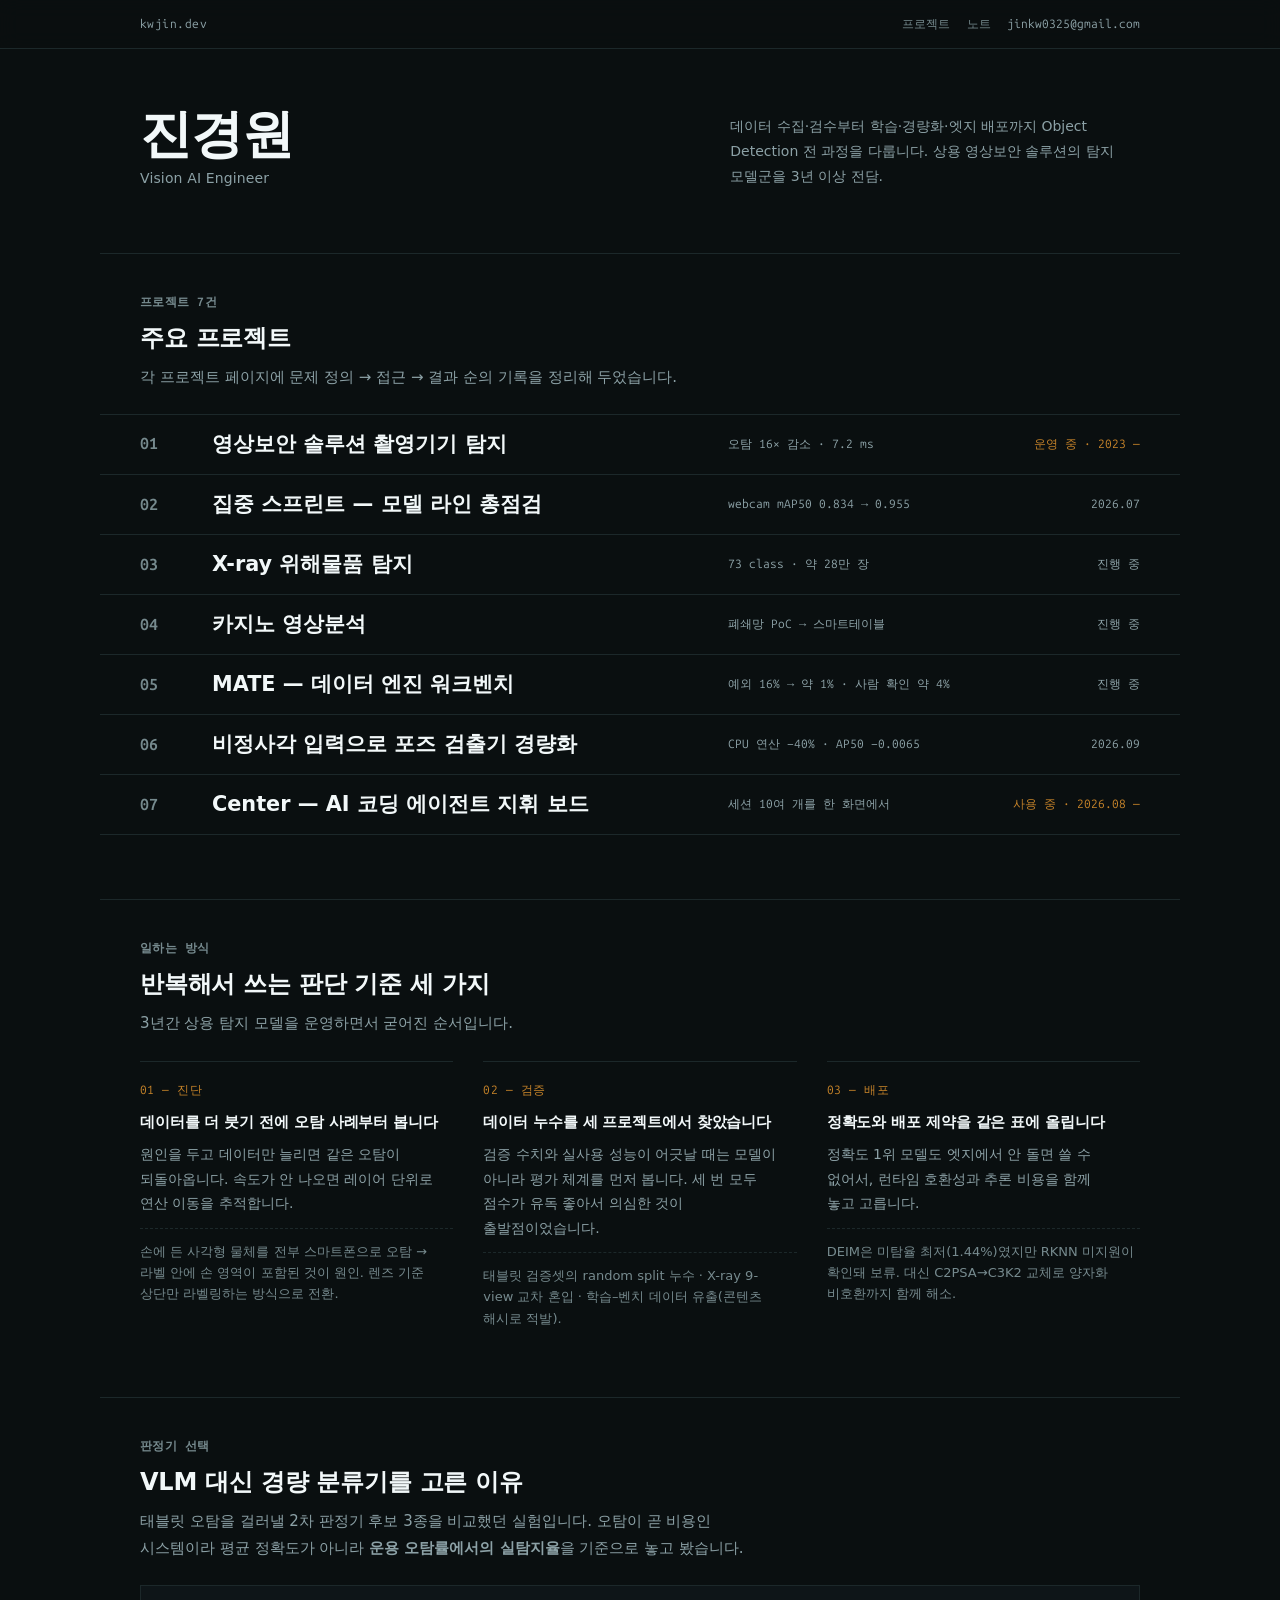
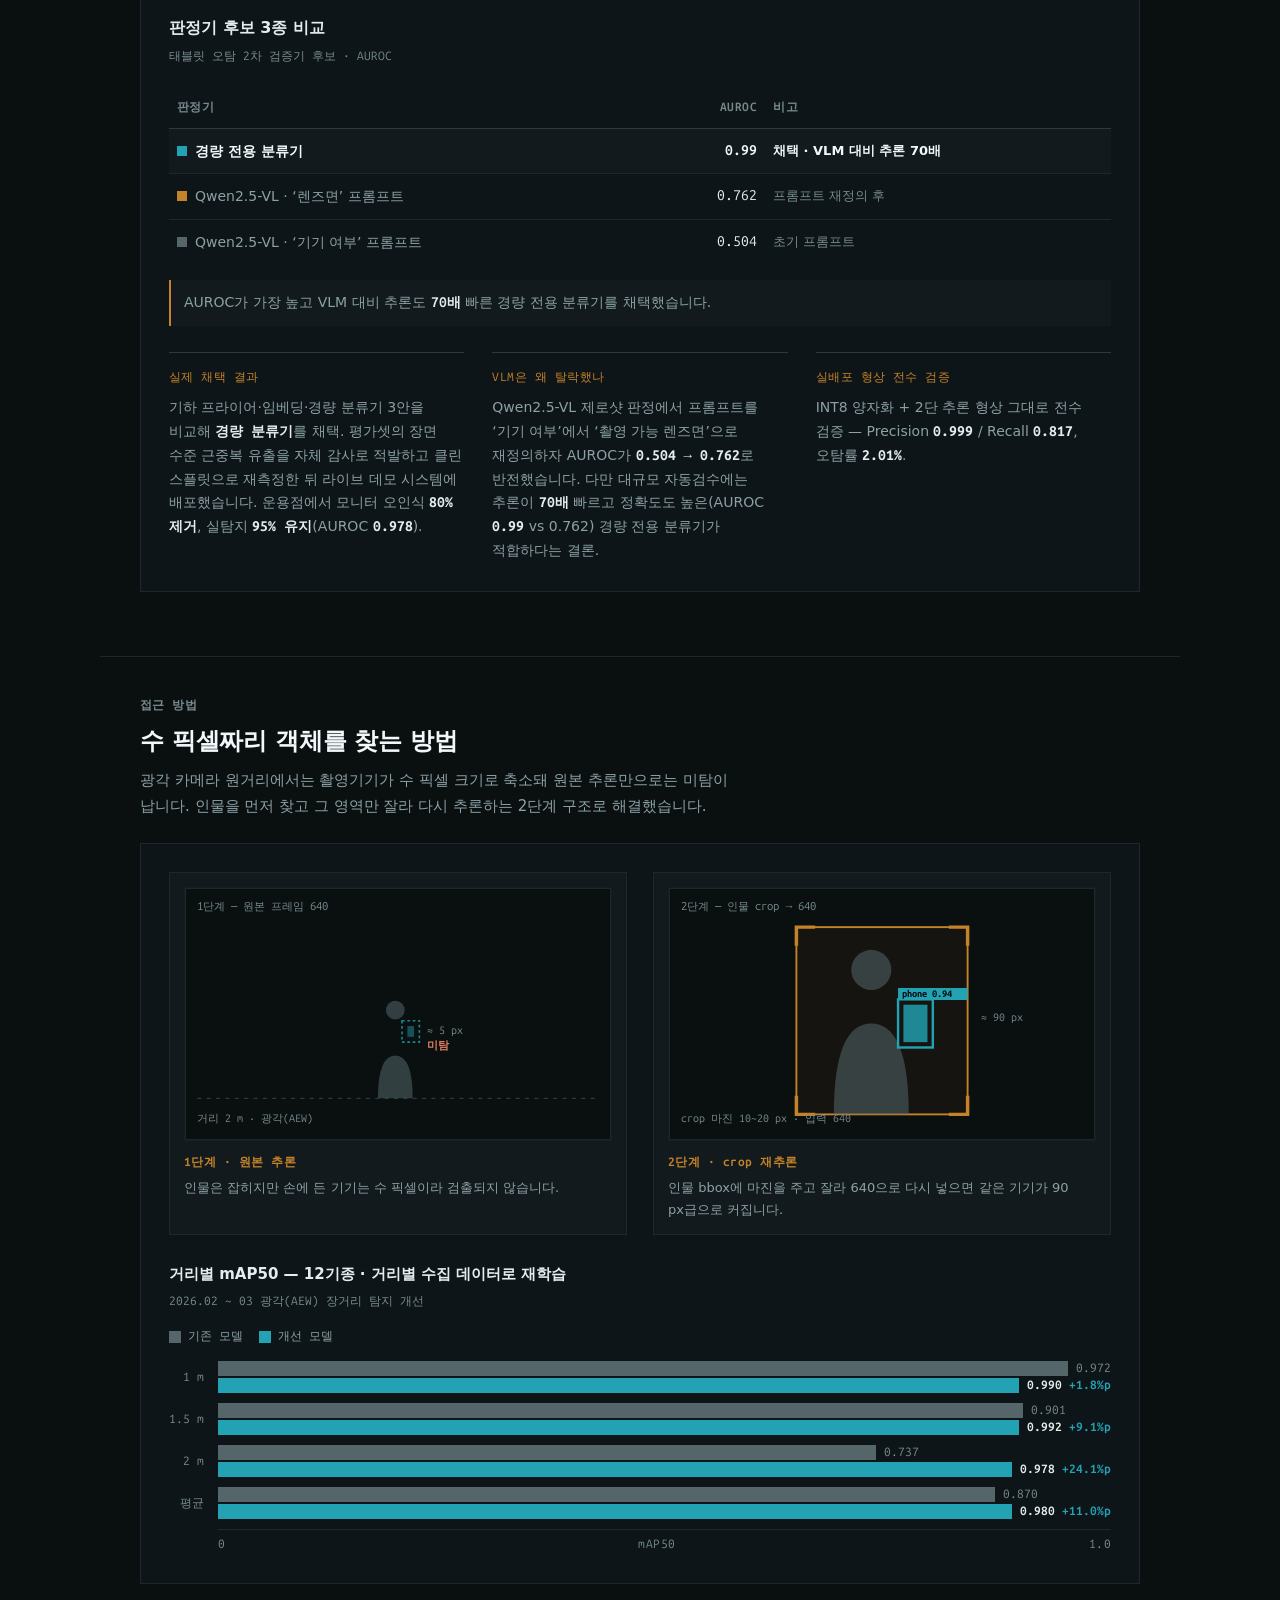
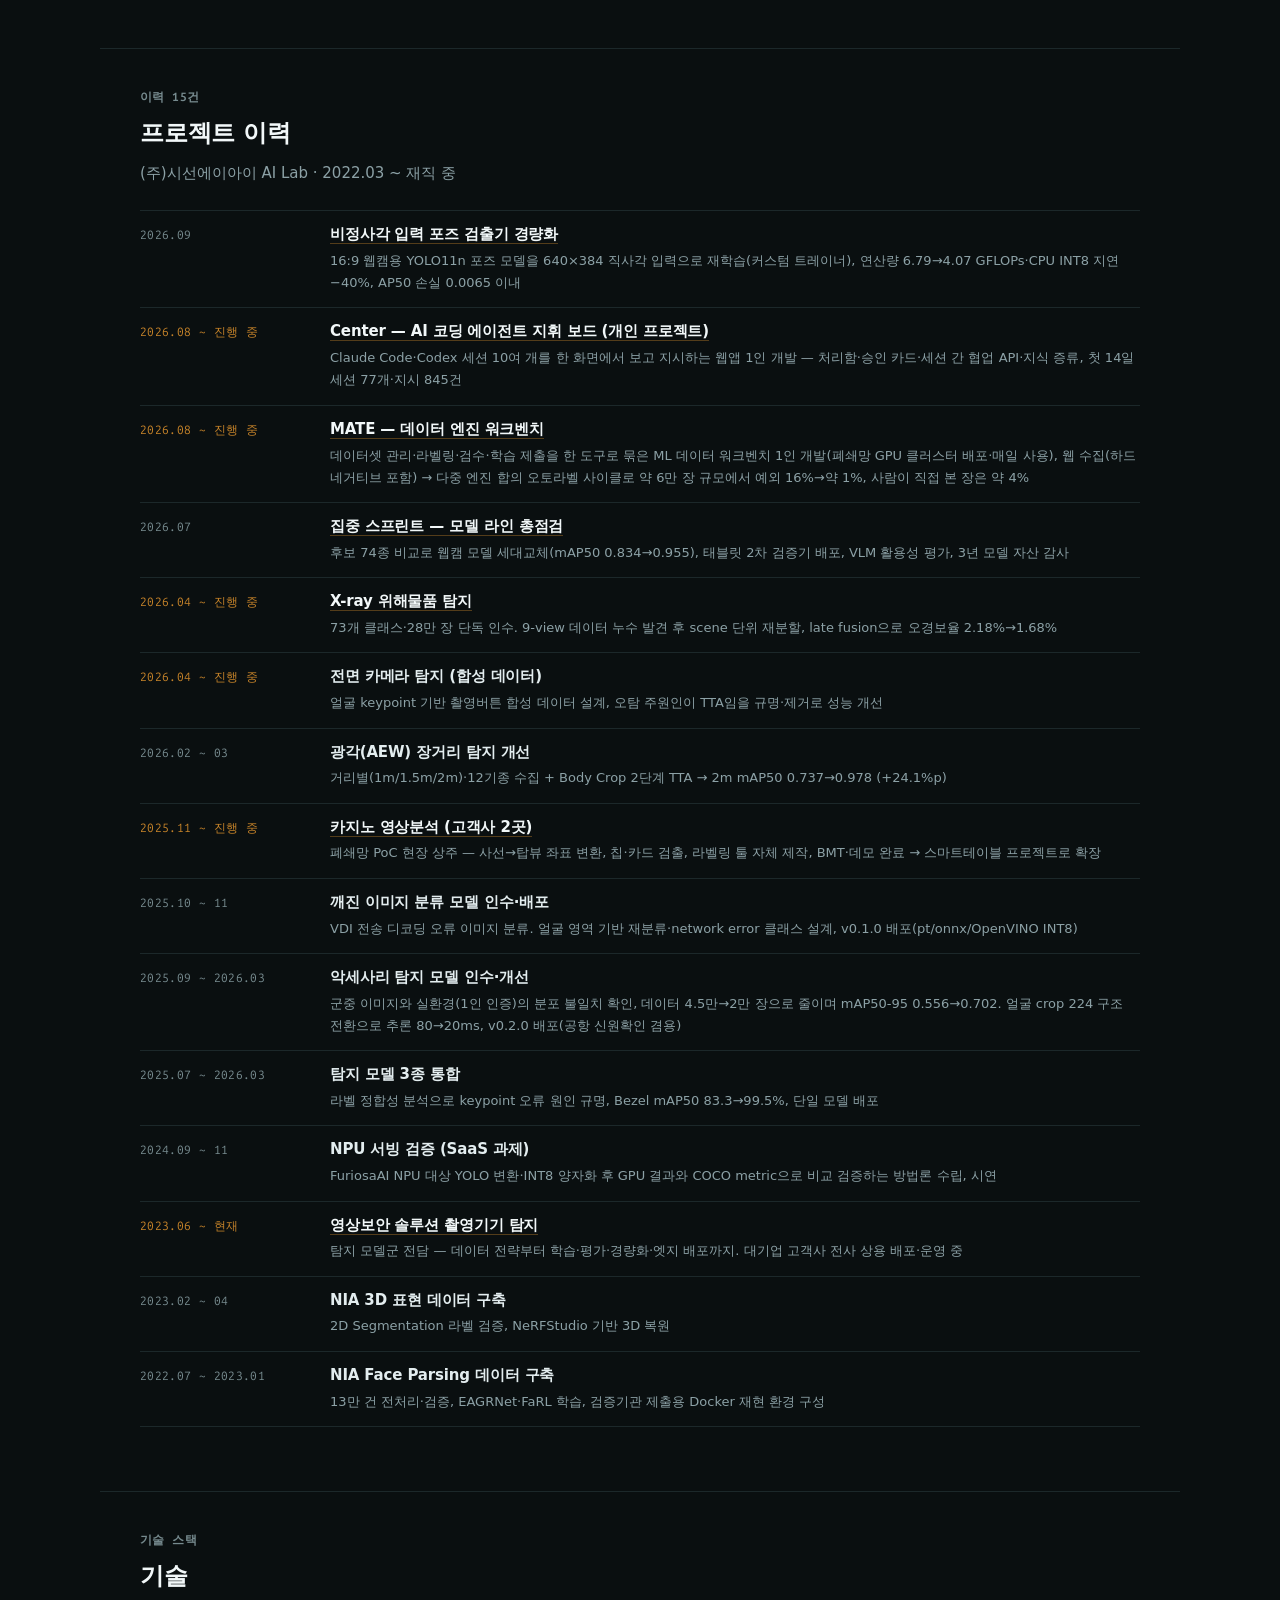
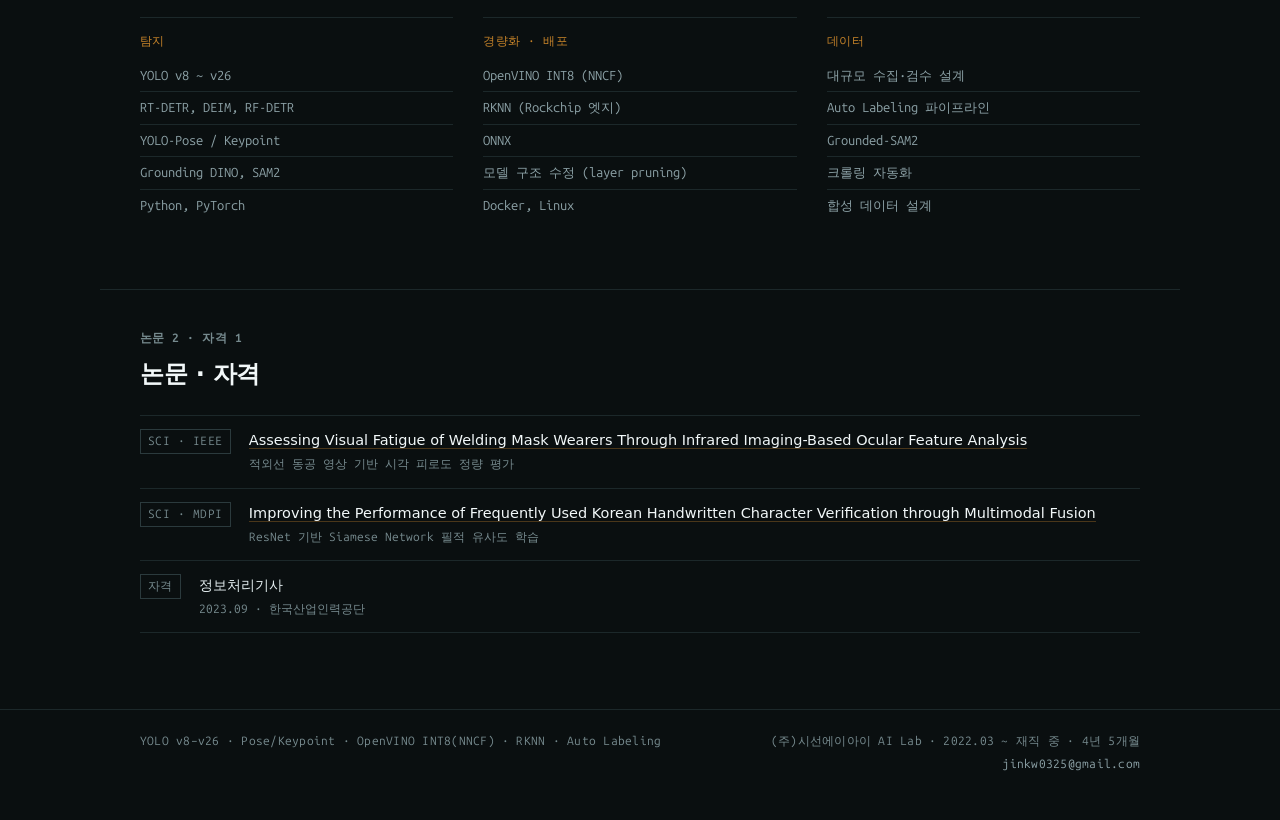
==== index.html @ 36ff9103 "마감 손질: 보조 글자 대비 4.5:1 이상, 10~11px 글자 12px로, 숫자 칸·사실 카드 상자 제거, 한글 어절 줄바꿈, 본문 바로가기 - --ink-3 #5E6E71 →" ====
<!doctype html>
<html lang="ko">
<head>
<meta charset="utf-8">
<meta name="viewport" content="width=device-width, initial-scale=1">
<meta name="theme-color" content="#0A0F10">
<meta name="robots" content="noindex">
<title>진경원 · Vision AI</title>
<link rel="stylesheet" href="/assets/site.css">
<style>
/* ============ main page only — figures ============ */
/* SVG text must not silently fall back — CSS rules beat presentation attributes */
.stagefig svg text{font-family:var(--font-mono)}

/* operating point — static comparison table */
.readout-wrap{overflow-x:auto}
.readout{width:100%;min-width:420px;border-collapse:collapse;font-size:.875rem}
.readout th,.readout td{padding:10px 8px;text-align:right;border-bottom:1px solid var(--line)}
.readout th{font-family:var(--font-mono);font-size:.75rem;letter-spacing:.04em;color:var(--ink-3);font-weight:600;border-bottom-color:var(--line-strong)}
.readout th:first-child,.readout th:last-child,.readout td:first-child{text-align:left}
.readout td{font-variant-numeric:tabular-nums;font-family:var(--font-mono);color:var(--ink)}
.readout td:first-child{font-family:var(--font-body);color:var(--ink-2)}
.readout td.rem{text-align:left;font-family:var(--font-body);font-size:.8125rem;color:var(--ink-3)}
.readout tr:last-child td{border-bottom:0}
.sw{display:inline-block;width:10px;height:10px;margin-right:8px;vertical-align:baseline}
.readout .hero-row td{color:var(--bright);font-weight:600;background:var(--surface-2)}
.opconc{color:var(--ink-2);font-size:.875rem}
.opconc strong{color:var(--ink);font-family:var(--font-mono);font-variant-numeric:tabular-nums;font-weight:600}

.opside{display:grid;grid-template-columns:repeat(3,minmax(0,1fr));gap:22px 28px;margin-top:26px}
@media (max-width:820px){.opside{grid-template-columns:minmax(0,1fr)}}
.factcard{border-top:1px solid var(--line-strong);padding:14px 0 0}
.factcard .t{font-family:var(--font-mono);font-size:.75rem;letter-spacing:.04em;color:var(--accent);margin-bottom:8px}
.factcard .b{font-size:.875rem;line-height:1.7;color:var(--ink-2);text-wrap:pretty}
.factcard .b b{color:var(--ink);font-family:var(--font-mono);font-variant-numeric:tabular-nums}

/* two-stage figure */
.twostage{display:grid;grid-template-columns:1fr 1fr;gap:clamp(16px,2.5vw,26px)}
@media (max-width:760px){.twostage{grid-template-columns:minmax(0,1fr)}}
.stagefig{border:1px solid var(--line);background:var(--surface-2);padding:14px}
.stagefig svg{display:block;width:100%;height:auto}
.stagefig .cap{margin-top:11px;font-size:.8125rem;line-height:1.65;color:var(--ink-2)}
.stagefig .cap b{display:block;font-family:var(--font-mono);font-size:.75rem;letter-spacing:.04em;color:var(--accent);margin-bottom:5px;font-weight:600}
.stagefig:hover .hl,.stagefig:focus-within .hl{opacity:1}
.hl{opacity:.45;transition:opacity .2s ease}

/* bar chart */
.barchart{margin-top:26px}
.legend{display:flex;gap:16px;flex-wrap:wrap;margin-bottom:14px;font-family:var(--font-mono);font-size:.75rem;color:var(--ink-2)}
.legend span{display:flex;align-items:center;gap:7px}
.legend i{width:12px;height:12px;display:block}
.bars{display:grid;grid-template-columns:auto minmax(0,1fr);gap:10px 14px;align-items:center}
.bars .lbl{font-family:var(--font-mono);font-size:.75rem;color:var(--ink-3);text-align:right;font-variant-numeric:tabular-nums}
.pair{display:flex;flex-direction:column;gap:2px}
.bar{display:flex;align-items:center;gap:8px;height:15px}
.bar .fill{height:100%;min-width:2px}
.bar .val{font-family:var(--font-mono);font-size:.75rem;font-variant-numeric:tabular-nums;color:var(--ink-3);white-space:nowrap}
.bar.after .val{color:var(--ink);font-weight:600}
.bars .delta{font-family:var(--font-mono);font-size:.75rem;color:var(--good);font-variant-numeric:tabular-nums}
.axis0{grid-column:2;border-top:1px solid var(--line);font-family:var(--font-mono);font-size:.75rem;letter-spacing:.04em;color:var(--ink-3);display:flex;justify-content:space-between;padding-top:4px}
</style>
</head>

<a class="skip" href="#main">본문 바로가기</a>
<header class="topbar">
  <div class="wrap">
    <a class="brand" href="#top">kwjin.dev</a>
    <nav class="navlinks" aria-label="사이트">
      <a href="#projects">프로젝트</a>
      <a href="/notes/">노트</a>
    </nav>
    <a class="mailtop" href="mailto:jinkw0325@gmail.com">jinkw0325@gmail.com</a>
  </div>
</header>

<main id="main">

<!-- ================= HERO ================= -->
<section class="hero-g wrap" id="top">
  <div class="hero-top">
    <div class="hero-name">
      <h1 class="name">진경원</h1>
      <span class="name-role">Vision AI Engineer</span>
    </div>
    <p class="pitch-g">
      데이터 수집·검수부터 학습·경량화·엣지 배포까지 Object Detection 전 과정을 다룹니다.
      상용 영상보안 솔루션의 탐지 모델군을 3년 이상 전담.
    </p>
  </div>
</section>

<!-- ================= PROJECTS ================= -->
<section class="sec wrap" id="projects">
  <div class="sechead">
    <span class="eyebrow">프로젝트 7건</span>
    <h2>주요 프로젝트</h2>
    <p class="lede">각 프로젝트 페이지에 문제 정의 &rarr; 접근 &rarr; 결과 순의 기록을 정리해 두었습니다.</p>
  </div>

  <div class="ptable">
    <a class="prow" href="/projects/device-detection/">
      <span class="pn">01</span>
      <span class="pt">영상보안 솔루션 촬영기기 탐지</span>
      <span class="pm">오탐 16× 감소 · 7.2 ms</span>
      <span class="ps now">운영 중 · 2023 —</span>
    </a>
    <a class="prow" href="/projects/sprint/">
      <span class="pn">02</span>
      <span class="pt">집중 스프린트 — 모델 라인 총점검</span>
      <span class="pm">webcam mAP50 0.834 → 0.955</span>
      <span class="ps">2026.07</span>
    </a>
    <a class="prow" href="/projects/xray/">
      <span class="pn">03</span>
      <span class="pt">X-ray 위해물품 탐지</span>
      <span class="pm">73 class · 약 28만 장</span>
      <span class="ps">진행 중</span>
    </a>
    <a class="prow" href="/projects/casino/">
      <span class="pn">04</span>
      <span class="pt">카지노 영상분석</span>
      <span class="pm">폐쇄망 PoC → 스마트테이블</span>
      <span class="ps">진행 중</span>
    </a>
    <a class="prow" href="/projects/mate/">
      <span class="pn">05</span>
      <span class="pt">MATE — 데이터 엔진 워크벤치</span>
      <span class="pm">예외 16% → 약 1% · 사람 확인 약 4%</span>
      <span class="ps">진행 중</span>
    </a>
    <a class="prow" href="/projects/rect-input/">
      <span class="pn">06</span>
      <span class="pt">비정사각 입력으로 포즈 검출기 경량화</span>
      <span class="pm">CPU 연산 −40% · AP50 −0.0065</span>
      <span class="ps">2026.09</span>
    </a>
    <a class="prow" href="/projects/center/">
      <span class="pn">07</span>
      <span class="pt">Center — AI 코딩 에이전트 지휘 보드</span>
      <span class="pm">세션 10여 개를 한 화면에서</span>
      <span class="ps now">사용 중 · 2026.08 —</span>
    </a>
  </div>
</section>

<!-- ================= APPROACH ================= -->
<section class="sec wrap" id="approach">
  <div class="sechead">
    <span class="eyebrow">일하는 방식</span>
    <h2>반복해서 쓰는 판단 기준 세 가지</h2>
    <p class="lede">3년간 상용 탐지 모델을 운영하면서 굳어진 순서입니다.</p>
  </div>
  <div class="pillars">
    <article class="pillar">
      <span class="n">01 — 진단</span>
      <h3>데이터를 더 붓기 전에 오탐 사례부터 봅니다</h3>
      <p>원인을 두고 데이터만 늘리면 같은 오탐이 되돌아옵니다. 속도가 안 나오면 레이어 단위로 연산 이동을 추적합니다.</p>
      <p class="ex">손에 든 사각형 물체를 전부 스마트폰으로 오탐 → 라벨 안에 손 영역이 포함된 것이 원인. 렌즈 기준 상단만 라벨링하는 방식으로 전환.</p>
    </article>
    <article class="pillar">
      <span class="n">02 — 검증</span>
      <h3>데이터 누수를 세 프로젝트에서 찾았습니다</h3>
      <p>검증 수치와 실사용 성능이 어긋날 때는 모델이 아니라 평가 체계를 먼저 봅니다. 세 번 모두 점수가 유독 좋아서 의심한 것이 출발점이었습니다.</p>
      <p class="ex">태블릿 검증셋의 random split 누수 · X-ray 9-view 교차 혼입 · 학습–벤치 데이터 유출(콘텐츠 해시로 적발).</p>
    </article>
    <article class="pillar">
      <span class="n">03 — 배포</span>
      <h3>정확도와 배포 제약을 같은 표에 올립니다</h3>
      <p>정확도 1위 모델도 엣지에서 안 돌면 쓸 수 없어서, 런타임 호환성과 추론 비용을 함께 놓고 고릅니다.</p>
      <p class="ex">DEIM은 미탐율 최저(1.44%)였지만 RKNN 미지원이 확인돼 보류. 대신 C2PSA→C3K2 교체로 양자화 비호환까지 함께 해소.</p>
    </article>
  </div>
</section>

<!-- ================= OPERATING POINT ================= -->
<section class="sec wrap" id="operating">
  <div class="sechead">
    <span class="eyebrow">판정기 선택</span>
    <h2>VLM 대신 경량 분류기를 고른 이유</h2>
    <p class="lede">
      태블릿 오탐을 걸러낼 2차 판정기 후보 3종을 비교했던 실험입니다.
      오탐이 곧 비용인 시스템이라 평균 정확도가 아니라 <strong>운용 오탐률에서의 실탐지율</strong>을 기준으로 놓고 봤습니다.
    </p>
  </div>

  <div class="panel">
    <div class="panel-title">판정기 후보 3종 비교</div>
    <div class="panel-sub">태블릿 오탐 2차 검증기 후보 · AUROC</div>

    <div class="readout-wrap"><table class="readout">
      <thead>
        <tr><th scope="col">판정기</th><th scope="col">AUROC</th><th scope="col">비고</th></tr>
      </thead>
      <tbody>
        <tr class="hero-row">
          <td><span class="sw" style="background:var(--c1)"></span>경량 전용 분류기</td>
          <td>0.99</td>
          <td class="rem">채택 · VLM 대비 추론 70배</td>
        </tr>
        <tr>
          <td><span class="sw" style="background:var(--c2)"></span>Qwen2.5-VL · ‘렌즈면’ 프롬프트</td>
          <td>0.762</td>
          <td class="rem">프롬프트 재정의 후</td>
        </tr>
        <tr>
          <td><span class="sw" style="background:var(--c-base)"></span>Qwen2.5-VL · ‘기기 여부’ 프롬프트</td>
          <td>0.504</td>
          <td class="rem">초기 프롬프트</td>
        </tr>
      </tbody>
    </table></div>

    <p class="note opconc">
      AUROC가 가장 높고 VLM 대비 추론도 <strong>70배</strong> 빠른 경량 전용 분류기를 채택했습니다.
    </p>

    <div class="opside">
      <div class="factcard">
        <div class="t">실제 채택 결과</div>
        <p class="b">
          기하 프라이어·임베딩·경량 분류기 3안을 비교해 <b>경량 분류기</b>를 채택.
          평가셋의 장면 수준 근중복 유출을 자체 감사로 적발하고 클린 스플릿으로 재측정한 뒤
          라이브 데모 시스템에 배포했습니다. 운용점에서 모니터 오인식 <b>80% 제거</b>,
          실탐지 <b>95% 유지</b>(AUROC <b>0.978</b>).
        </p>
      </div>
      <div class="factcard">
        <div class="t">VLM은 왜 탈락했나</div>
        <p class="b">
          Qwen2.5-VL 제로샷 판정에서 프롬프트를 ‘기기 여부’에서 ‘촬영 가능 렌즈면’으로 재정의하자
          AUROC가 <b>0.504 → 0.762</b>로 반전했습니다. 다만 대규모 자동검수에는
          추론이 <b>70배</b> 빠르고 정확도도 높은(AUROC <b>0.99</b> vs 0.762) 경량 전용 분류기가 적합하다는 결론.
        </p>
      </div>
      <div class="factcard">
        <div class="t">실배포 형상 전수 검증</div>
        <p class="b">
          INT8 양자화 + 2단 추론 형상 그대로 전수 검증 — Precision <b>0.999</b> / Recall <b>0.817</b>,
          오탐률 <b>2.01%</b>.
        </p>
      </div>
    </div>
  </div>
</section>

<!-- ================= TWO-STAGE ================= -->
<section class="sec wrap" id="twostage">
  <div class="sechead">
    <span class="eyebrow">접근 방법</span>
    <h2>수 픽셀짜리 객체를 찾는 방법</h2>
    <p class="lede">
      광각 카메라 원거리에서는 촬영기기가 수 픽셀 크기로 축소돼 원본 추론만으로는 미탐이 납니다.
      인물을 먼저 찾고 그 영역만 잘라 다시 추론하는 2단계 구조로 해결했습니다.
    </p>
  </div>

  <div class="panel">
    <div class="twostage">
      <figure class="stagefig" style="margin:0" tabindex="0">
        <svg viewBox="0 0 320 190" role="img" aria-label="원본 프레임 전체를 640으로 추론하면 2미터 거리의 스마트폰이 수 픽셀로 줄어 미탐된다">
          <rect x="1" y="1" width="318" height="188" fill="var(--bg)" stroke="var(--line)"/>
          <text x="10" y="17" font-family="var(--font-mono)" font-size="8.5" fill="var(--ink-3)">1단계 — 원본 프레임 640</text>
          <!-- floor line -->
          <line x1="10" y1="158" x2="310" y2="158" stroke="var(--line-strong)" stroke-dasharray="3 4"/>
          <!-- person, far -->
          <g>
            <circle cx="158" cy="92" r="7" fill="var(--c-base)" opacity=".55"/>
            <path d="M145 158 q0-32 13-32 q13 0 13 32 z" fill="var(--c-base)" opacity=".55"/>
            <!-- tiny device -->
            <rect class="hl" x="167" y="104" width="5" height="8" fill="var(--signal)"/>
            <rect x="163" y="100" width="13" height="16" fill="none" stroke="var(--signal)" stroke-width="1.2" stroke-dasharray="2 2" opacity=".8"/>
          </g>
          <text x="182" y="110" font-family="var(--font-mono)" font-size="8" fill="var(--ink-3)">≈ 5 px</text>
          <text x="182" y="121" font-family="var(--font-mono)" font-size="8.5" font-weight="600" fill="var(--bad)">미탐</text>
          <text x="10" y="176" font-family="var(--font-mono)" font-size="8" fill="var(--ink-3)">거리 2 m · 광각(AEW)</text>
        </svg>
        <figcaption class="cap"><b>1단계 · 원본 추론</b>인물은 잡히지만 손에 든 기기는 수 픽셀이라 검출되지 않습니다.</figcaption>
      </figure>

      <figure class="stagefig" style="margin:0" tabindex="0">
        <svg viewBox="0 0 320 190" role="img" aria-label="인물 영역을 마진 10에서 20픽셀로 잘라 640으로 다시 추론하면 스마트폰이 검출된다">
          <rect x="1" y="1" width="318" height="188" fill="var(--bg)" stroke="var(--line)"/>
          <text x="10" y="17" font-family="var(--font-mono)" font-size="8.5" fill="var(--ink-3)">2단계 — 인물 crop → 640</text>
          <!-- crop frame -->
          <rect class="hl" x="96" y="30" width="128" height="140" fill="var(--accent-soft)"/>
          <rect x="96" y="30" width="128" height="140" fill="none" stroke="var(--accent)" stroke-width="1.4"/>
          <!-- corner ticks on crop -->
          <path d="M96 44 V30 H110 M210 30 H224 V44 M224 156 V170 H210 M110 170 H96 V156" fill="none" stroke="var(--accent)" stroke-width="2.6"/>
          <!-- person, enlarged -->
          <circle cx="152" cy="62" r="15" fill="var(--c-base)" opacity=".55"/>
          <path d="M124 170 q0-68 28-68 q28 0 28 68 z" fill="var(--c-base)" opacity=".55"/>
          <!-- device, enlarged + detected -->
          <rect x="176" y="88" width="18" height="28" fill="var(--signal)" opacity=".82"/>
          <rect x="172" y="84" width="26" height="36" fill="none" stroke="var(--signal)" stroke-width="1.8"/>
          <rect x="172" y="75.5" width="52" height="9" fill="var(--signal)"/>
          <text x="175" y="82.5" font-family="var(--font-mono)" font-size="7" font-weight="700" fill="var(--bg)">phone 0.94</text>
          <text x="234" y="100" font-family="var(--font-mono)" font-size="8" fill="var(--ink-3)">≈ 90 px</text>
          <text x="10" y="176" font-family="var(--font-mono)" font-size="8" fill="var(--ink-3)">crop 마진 10~20 px · 입력 640</text>
        </svg>
        <figcaption class="cap"><b>2단계 · crop 재추론</b>인물 bbox에 마진을 주고 잘라 640으로 다시 넣으면 같은 기기가 90 px급으로 커집니다.</figcaption>
      </figure>
    </div>

    <div class="barchart">
      <div class="panel-title" style="font-size:.9375rem">거리별 mAP50 — 12기종 · 거리별 수집 데이터로 재학습</div>
      <div class="panel-sub" style="margin-bottom:14px">2026.02 ~ 03 광각(AEW) 장거리 탐지 개선</div>
      <div class="legend">
        <span><i style="background:var(--c-base)"></i>기존 모델</span>
        <span><i style="background:var(--c1)"></i>개선 모델</span>
      </div>
      <div class="bars" id="distbars"></div>
    </div>
  </div>
</section>

<!-- ================= HISTORY ================= -->
<section class="sec wrap" id="history">
  <div class="sechead">
    <span class="eyebrow">이력 15건</span>
    <h2>프로젝트 이력</h2>
    <p class="lede">(주)시선에이아이 AI Lab · 2022.03 ~ 재직 중</p>
  </div>
  <div class="timeline" id="timeline"></div>
</section>

<!-- ================= STACK ================= -->
<section class="sec wrap" id="stack">
  <div class="sechead">
    <span class="eyebrow">기술 스택</span>
    <h2>기술</h2>
  </div>
  <div class="stackgrid">
    <div class="stackcol">
      <h3>탐지</h3>
      <ul>
        <li>YOLO v8 ~ v26</li>
        <li>RT-DETR, DEIM, RF-DETR</li>
        <li>YOLO-Pose / Keypoint</li>
        <li>Grounding DINO, SAM2</li>
        <li>Python, PyTorch</li>
      </ul>
    </div>
    <div class="stackcol">
      <h3>경량화 · 배포</h3>
      <ul>
        <li>OpenVINO INT8 (NNCF)</li>
        <li>RKNN (Rockchip 엣지)</li>
        <li>ONNX</li>
        <li>모델 구조 수정 (layer pruning)</li>
        <li>Docker, Linux</li>
      </ul>
    </div>
    <div class="stackcol">
      <h3>데이터</h3>
      <ul>
        <li>대규모 수집·검수 설계</li>
        <li>Auto Labeling 파이프라인</li>
        <li>Grounded-SAM2</li>
        <li>크롤링 자동화</li>
        <li>합성 데이터 설계</li>
      </ul>
    </div>
  </div>
</section>

<!-- ================= PAPERS ================= -->
<section class="sec wrap" id="papers">
  <div class="sechead">
    <span class="eyebrow">논문 2 · 자격 1</span>
    <h2>논문 · 자격</h2>
  </div>
  <div class="papers">
    <div class="paper">
      <span class="badge">SCI · IEEE</span>
      <div class="ti">
        <a href="https://ieeexplore.ieee.org/abstract/document/9638473/" target="_blank" rel="noopener">Assessing Visual Fatigue of Welding Mask Wearers Through Infrared Imaging-Based Ocular Feature Analysis</a>
        <span>적외선 동공 영상 기반 시각 피로도 정량 평가</span>
      </div>
    </div>
    <div class="paper">
      <span class="badge">SCI · MDPI</span>
      <div class="ti">
        <a href="https://www.mdpi.com/2076-3417/11/18/8413" target="_blank" rel="noopener">Improving the Performance of Frequently Used Korean Handwritten Character Verification through Multimodal Fusion</a>
        <span>ResNet 기반 Siamese Network 필적 유사도 학습</span>
      </div>
    </div>
    <div class="paper">
      <span class="badge">자격</span>
      <div class="ti">정보처리기사 <span>2023.09 · 한국산업인력공단</span></div>
    </div>
  </div>
</section>

</main>

<footer>
  <div class="wrap foot">
    <span class="stackline">YOLO v8–v26 · Pose/Keypoint · OpenVINO INT8(NNCF) · RKNN · Auto Labeling</span>
    <span class="footmeta">
      (주)시선에이아이 AI Lab · 2022.03 ~ 재직 중 · 4년 5개월<br>
      <a href="mailto:jinkw0325@gmail.com">jinkw0325@gmail.com</a>
    </span>
  </div>
</footer>

<script>
(function () {
  "use strict";

  /* ---------- distance bars ---------- */
  var DIST = [
    { l: "1 m",   a: 0.972, b: 0.990, d: "+1.8%p" },
    { l: "1.5 m", a: 0.901, b: 0.992, d: "+9.1%p" },
    { l: "2 m",   a: 0.737, b: 0.978, d: "+24.1%p" },
    { l: "평균",  a: 0.870, b: 0.980, d: "+11.0%p" }
  ];
  var bw = document.getElementById("distbars");
  if (bw) {
    DIST.forEach(function (r) {
      var lbl = document.createElement("div");
      lbl.className = "lbl";
      lbl.textContent = r.l;
      var pair = document.createElement("div");
      pair.className = "pair";
      pair.innerHTML =
        '<div class="bar"><span class="fill" style="width:' + (r.a * 100).toFixed(1) + '%;background:var(--c-base)"></span>' +
        '<span class="val">' + r.a.toFixed(3) + "</span></div>" +
        '<div class="bar after"><span class="fill" style="width:' + (r.b * 100).toFixed(1) + '%;background:var(--c1)"></span>' +
        '<span class="val">' + r.b.toFixed(3) + ' <span class="delta">' + r.d + "</span></span></div>";
      bw.appendChild(lbl);
      bw.appendChild(pair);
    });
    var ax = document.createElement("div");
    ax.className = "axis0";
    ax.innerHTML = "<span>0</span><span>mAP50</span><span>1.0</span>";
    bw.appendChild(ax);
  }

  /* ---------- timeline ---------- */
  var TL = [
    { w: "2026.09", now: false, l: "/projects/rect-input/", t: "비정사각 입력 포즈 검출기 경량화", d: "16:9 웹캠용 YOLO11n 포즈 모델을 640×384 직사각 입력으로 재학습(커스텀 트레이너), 연산량 6.79→4.07 GFLOPs·CPU INT8 지연 −40%, AP50 손실 0.0065 이내" },
    { w: "2026.08 ~ 진행 중", now: true, l: "/projects/center/", t: "Center — AI 코딩 에이전트 지휘 보드 (개인 프로젝트)", d: "Claude Code·Codex 세션 10여 개를 한 화면에서 보고 지시하는 웹앱 1인 개발 — 처리함·승인 카드·세션 간 협업 API·지식 증류, 첫 14일 세션 77개·지시 845건" },
    { w: "2026.08 ~ 진행 중", now: true, l: "/projects/mate/", t: "MATE — 데이터 엔진 워크벤치", d: "데이터셋 관리·라벨링·검수·학습 제출을 한 도구로 묶은 ML 데이터 워크벤치 1인 개발(폐쇄망 GPU 클러스터 배포·매일 사용), 웹 수집(하드 네거티브 포함) → 다중 엔진 합의 오토라벨 사이클로 약 6만 장 규모에서 예외 16%→약 1%, 사람이 직접 본 장은 약 4%" },
    { w: "2026.07", now: false, l: "/projects/sprint/", t: "집중 스프린트 — 모델 라인 총점검", d: "후보 74종 비교로 웹캠 모델 세대교체(mAP50 0.834→0.955), 태블릿 2차 검증기 배포, VLM 활용성 평가, 3년 모델 자산 감사" },
    { w: "2026.04 ~ 진행 중", now: true, l: "/projects/xray/", t: "X-ray 위해물품 탐지", d: "73개 클래스·28만 장 단독 인수. 9-view 데이터 누수 발견 후 scene 단위 재분할, late fusion으로 오경보율 2.18%→1.68%" },
    { w: "2026.04 ~ 진행 중", now: true, t: "전면 카메라 탐지 (합성 데이터)", d: "얼굴 keypoint 기반 촬영버튼 합성 데이터 설계, 오탐 주원인이 TTA임을 규명·제거로 성능 개선" },
    { w: "2026.02 ~ 03", now: false, t: "광각(AEW) 장거리 탐지 개선", d: "거리별(1m/1.5m/2m)·12기종 수집 + Body Crop 2단계 TTA → 2m mAP50 0.737→0.978 (+24.1%p)" },
    { w: "2025.11 ~ 진행 중", now: true, l: "/projects/casino/", t: "카지노 영상분석 (고객사 2곳)", d: "폐쇄망 PoC 현장 상주 — 사선→탑뷰 좌표 변환, 칩·카드 검출, 라벨링 툴 자체 제작, BMT·데모 완료 → 스마트테이블 프로젝트로 확장" },
    { w: "2025.10 ~ 11", now: false, t: "깨진 이미지 분류 모델 인수·배포", d: "VDI 전송 디코딩 오류 이미지 분류. 얼굴 영역 기반 재분류·network error 클래스 설계, v0.1.0 배포(pt/onnx/OpenVINO INT8)" },
    { w: "2025.09 ~ 2026.03", now: false, t: "악세사리 탐지 모델 인수·개선", d: "군중 이미지와 실환경(1인 인증)의 분포 불일치 확인, 데이터 4.5만→2만 장으로 줄이며 mAP50-95 0.556→0.702. 얼굴 crop 224 구조 전환으로 추론 80→20ms, v0.2.0 배포(공항 신원확인 겸용)" },
    { w: "2025.07 ~ 2026.03", now: false, t: "탐지 모델 3종 통합", d: "라벨 정합성 분석으로 keypoint 오류 원인 규명, Bezel mAP50 83.3→99.5%, 단일 모델 배포" },
    { w: "2024.09 ~ 11", now: false, t: "NPU 서빙 검증 (SaaS 과제)", d: "FuriosaAI NPU 대상 YOLO 변환·INT8 양자화 후 GPU 결과와 COCO metric으로 비교 검증하는 방법론 수립, 시연" },
    { w: "2023.06 ~ 현재", now: true, l: "/projects/device-detection/", t: "영상보안 솔루션 촬영기기 탐지", d: "탐지 모델군 전담 — 데이터 전략부터 학습·평가·경량화·엣지 배포까지. 대기업 고객사 전사 상용 배포·운영 중" },
    { w: "2023.02 ~ 04", now: false, t: "NIA 3D 표현 데이터 구축", d: "2D Segmentation 라벨 검증, NeRFStudio 기반 3D 복원" },
    { w: "2022.07 ~ 2023.01", now: false, t: "NIA Face Parsing 데이터 구축", d: "13만 건 전처리·검증, EAGRNet·FaRL 학습, 검증기관 제출용 Docker 재현 환경 구성" }
  ];
  var tl = document.getElementById("timeline");
  if (tl) {
    TL.forEach(function (r) {
      var div = document.createElement("div");
      div.className = "tl" + (r.now ? " now" : "");
      div.innerHTML = '<div class="when">' + r.w + "</div>" +
        '<div class="what"><h4></h4><p></p></div>';
      var h4 = div.querySelector("h4");
      if (r.l) {
        var a = document.createElement("a");
        a.setAttribute("href", r.l);
        a.textContent = r.t;
        h4.appendChild(a);
      } else {
        h4.textContent = r.t;
      }
      div.querySelector("p").textContent = r.d;
      tl.appendChild(div);
    });
  }
})();
</script>

</html>
---- assets/site.css ----
/* ============================================================
   kwjin.dev — G-1 skin (dark only)
   fonts: Black Han Sans (display, subset) + Ubuntu Sans Mono (mono)
   ============================================================ */

@font-face{
  font-family:"UbuntuSansMonoEmbed";
  src:url("/assets/UbuntuSansMono.woff2") format("woff2");
  font-weight:100 800;
  font-style:normal;
  font-display:swap;
}
@font-face{
  font-family:"BlackHanSansEmbed";
  src:url("/assets/BlackHanSans-subset.woff2") format("woff2");
  font-weight:400;
  font-style:normal;
  font-display:swap;
}

/* ============ tokens ============ */
:root{
  color-scheme:dark;

  --bg:#0A0F10;
  --surface:#0E1518;
  --surface-2:#121A1D;
  --ink:#E3EDEF;
  --bright:#F2F8F9;
  --ink-2:#8CA1A6;
  --ink-3:#5E6E71;
  --line:#1C282A;
  --line-strong:#2B3A3D;
  --stroke:#3E5459;

  --accent:#C48229;
  --accent-ink:#C48229;
  --accent-soft:#241B10;
  --on-accent:#0A0F10;
  --on-accent-2:#33250A;

  --secondary:#22A2B3;
  --signal:#22A2B3;
  --good:#22A2B3;
  --bad:#DE7B62;

  /* chart pair — verified dark duo, do not change */
  --c1:#22A2B3;
  --c2:#C48229;
  --c-base:#54666A;
  --grid:#1C282A;

  --pad:clamp(18px,4vw,40px);

  --font-body:"Pretendard Variable",Pretendard,-apple-system,BlinkMacSystemFont,"Apple SD Gothic Neo","Noto Sans KR","Malgun Gothic","맑은 고딕",system-ui,sans-serif;
  --font-mono:"UbuntuSansMonoEmbed",ui-monospace,SFMono-Regular,Menlo,Consolas,"Pretendard Variable",Pretendard,"Apple SD Gothic Neo","Noto Sans KR","Malgun Gothic",monospace;
  /* 디스플레이 글꼴은 본문 글꼴과 동일. 굵기는 각 규칙에서 700으로 준다.
     @font-face BlackHanSansEmbed와 woff2 파일은 남겨 두되 아무도 참조하지 않으므로 다운로드되지 않는다. */
  --font-display:var(--font-body);
}

*{box-sizing:border-box}
body{
  margin:0;
  background:var(--bg);
  color:var(--ink);
  font-family:var(--font-body);
  font-size:16px;
  line-height:1.75;
  -webkit-font-smoothing:antialiased;
  overflow-x:hidden;
}
html{scroll-behavior:smooth}
@media (prefers-reduced-motion:reduce){
  html{scroll-behavior:auto}
  *{animation-duration:.001ms !important;transition-duration:.001ms !important}
}
a{color:var(--accent-ink);text-decoration:none;border-bottom:1px solid color-mix(in srgb,var(--accent-ink) 34%,transparent)}
a:hover{border-bottom-color:var(--accent-ink)}
:focus-visible{outline:2px solid var(--accent);outline-offset:3px;border-radius:2px}
p{margin:0}
h1,h2,h3,h4{margin:0;text-wrap:balance;line-height:1.3;letter-spacing:-.01em;font-weight:400}
ul{margin:0;padding:0;list-style:none}

/* ============ shell ============ */
.wrap{max-width:1080px;margin:0 auto;padding:0 var(--pad)}
section{scroll-margin-top:60px}

.mono{font-family:var(--font-mono);font-variant-numeric:tabular-nums}
.eyebrow{
  font-family:var(--font-mono);font-size:.6875rem;font-weight:600;
  letter-spacing:.04em;color:var(--ink-3);
}

/* ============ top bar ============ */
.topbar{
  position:sticky;top:0;z-index:20;
  background:color-mix(in srgb,var(--bg) 90%,transparent);
  backdrop-filter:blur(10px);
  border-bottom:1px solid var(--line);
}
.topbar .wrap{display:flex;align-items:center;gap:16px;height:48px;min-width:0}
.topbar .brand{
  font-family:var(--font-mono);font-size:.75rem;letter-spacing:.04em;
  color:var(--ink-2);border:0;white-space:nowrap;
}
.topbar .brand:hover{color:var(--accent)}
.topbar .mailtop{
  margin-left:auto;font-family:var(--font-mono);font-size:.75rem;
  color:var(--ink-2);border:0;white-space:nowrap;
}
.topbar .mailtop:hover{color:var(--accent)}
.navlinks{display:flex;gap:16px;margin-left:auto;overflow-x:auto;scrollbar-width:none;min-width:0}
.navlinks::-webkit-scrollbar{display:none}
.navlinks a{
  font-family:var(--font-mono);font-size:.75rem;letter-spacing:.02em;
  color:var(--ink-3);border:0;white-space:nowrap;
}
.navlinks a:hover,.navlinks a[aria-current="true"]{color:var(--accent)}

/* ============ hero (G-1) ============ */
.hero-g{padding:clamp(34px,6vw,58px) var(--pad) 0}
.hero-top{
  display:flex;align-items:flex-end;justify-content:space-between;
  gap:clamp(20px,4vw,44px);margin-bottom:clamp(22px,3.4vw,30px);
}
.hero-name{display:flex;flex-direction:column;gap:6px;min-width:0}
.name{
  font-family:var(--font-display);font-weight:700;
  font-size:clamp(2.4rem,5.2vw,3.25rem);
  line-height:1.05;letter-spacing:-.02em;color:var(--bright);
}
.name-role{
  font-family:var(--font-body);font-weight:400;
  font-size:.875rem;line-height:1.5;letter-spacing:.01em;
  color:var(--ink-2);
}
.pitch-g{
  max-width:46ch;text-align:left;
  font-size:.875rem;line-height:1.78;color:var(--ink-2);
}

/* numbers band */
.statband{
  display:grid;grid-template-columns:repeat(4,minmax(0,1fr));
  border-top:2px solid var(--ink);
}
.sb{
  display:flex;flex-direction:column;gap:5px;
  padding:14px 16px 14px 0;border-bottom:1px solid var(--line);min-width:0;
}
.sb:last-child{padding-right:0}
.sb .k{font-family:var(--font-mono);font-size:.625rem;letter-spacing:.04em;color:var(--ink-3)}
.sb .v{
  font-family:var(--font-mono);font-size:clamp(1.05rem,2.4vw,1.375rem);
  line-height:1.2;color:var(--ink);font-variant-numeric:tabular-nums;
}
.sb .v em{font-style:normal;font-size:.75rem;color:var(--ink-2)}
.sb.hi .v{color:var(--accent)}
@media (max-width:680px){
  .hero-top{flex-direction:column;align-items:stretch;gap:16px}
  .pitch-g{text-align:left;max-width:none}
  .statband{grid-template-columns:repeat(2,minmax(0,1fr));column-gap:16px}
  .sb:nth-child(2n){padding-right:0}
}
@media (max-width:400px){.statband{grid-template-columns:minmax(0,1fr)}.sb{padding-right:0}}

/* ============ section heads ============ */
.sec{
  margin-top:clamp(40px,6vw,64px);
  padding:clamp(26px,4vw,38px) var(--pad) 0;
  border-top:1px solid var(--line);
}
.sechead{display:flex;flex-direction:column;gap:9px;margin-bottom:24px}
.sechead .eyebrow{color:var(--ink-3)}
.sechead h2{
  font-family:var(--font-display);font-weight:700;
  font-size:clamp(1.15rem,2.7vw,1.5rem);line-height:1.38;color:var(--bright);
}
.sechead .lede{color:var(--ink-2);max-width:64ch;font-size:.9375rem}

/* ============ project table (G-1) ============ */
.ptable{display:flex;flex-direction:column}
.prow:first-child{border-top:1px solid var(--line)}
.prow{
  display:grid;grid-template-columns:52px minmax(0,1fr) minmax(0,260px) 132px;
  gap:20px;align-items:center;
  padding:16px 0;border-bottom:1px solid var(--line);border-left:0;border-right:0;
  margin:0 calc(-1 * var(--pad));padding-left:var(--pad);padding-right:var(--pad);
  transition:background-color .16s ease,color .16s ease;
}
.prow .pn{
  font-family:var(--font-mono);font-size:1rem;font-weight:600;line-height:1;
  color:var(--ink-3);font-variant-numeric:tabular-nums;
}
.prow .pt{
  font-family:var(--font-display);font-weight:700;
  font-size:clamp(1rem,2.1vw,1.3rem);
  line-height:1.3;color:var(--bright);min-width:0;
}
.prow .pm{
  font-family:var(--font-mono);font-size:.75rem;color:var(--ink-2);
  font-variant-numeric:tabular-nums;min-width:0;
}
.prow .ps{
  font-family:var(--font-mono);font-size:.75rem;color:var(--ink-2);
  text-align:right;white-space:nowrap;
}
.prow .ps.now{color:var(--accent)}

/* 조용한 호버 — 배경만 한 단계 밝히고 제목 글자색만 강조색으로 */
.prow:hover,.prow:focus-visible{background:var(--surface-2);border-bottom-color:var(--line-strong)}
.prow:hover .pt,.prow:focus-visible .pt{color:var(--accent)}
.prow:hover .pn,.prow:focus-visible .pn{color:var(--ink-2)}
.prow:focus-visible{outline:2px solid var(--accent);outline-offset:-2px;border-radius:0}

@media (max-width:820px){
  .prow{grid-template-columns:44px minmax(0,1fr) 120px;gap:8px 14px}
  .prow .pm{grid-column:2;font-size:.6875rem}
  .prow .ps{grid-column:3;grid-row:1;align-self:center}
}
@media (max-width:520px){
  .prow{grid-template-columns:40px minmax(0,1fr);gap:6px 12px;padding-top:14px;padding-bottom:14px}
  .prow .ps{grid-column:2;grid-row:2;text-align:left;font-size:.6875rem}
  .prow .pm{grid-column:2;grid-row:3}
}

/* ============ approach (3 principles) ============ */
.pillars{display:grid;grid-template-columns:repeat(3,minmax(0,1fr));gap:0 clamp(18px,3vw,30px)}
.pillar{padding:18px 0 4px;border-top:1px solid var(--line)}
.pillar .n{
  display:block;font-family:var(--font-mono);font-size:.6875rem;letter-spacing:.04em;
  color:var(--accent);margin-bottom:10px;
}
.pillar h3{font-family:var(--font-display);font-weight:700;font-size:.9375rem;line-height:1.5;color:var(--bright);margin-bottom:9px}
.pillar p{font-size:.875rem;line-height:1.75;color:var(--ink-2)}
.pillar .ex{margin-top:12px;padding-top:12px;border-top:1px dashed var(--line);font-size:.8125rem;color:var(--ink-3);line-height:1.65}
@media (max-width:820px){.pillars{grid-template-columns:minmax(0,1fr)}}

/* ============ figure panels ============ */
.panel{background:var(--surface);border:1px solid var(--line);padding:clamp(18px,3.2vw,28px)}
.panel-title{font-size:1rem;font-weight:700;color:var(--ink);margin-bottom:4px}
.panel-sub{font-family:var(--font-mono);font-size:.75rem;color:var(--ink-3);margin-bottom:20px}
.note{
  margin-top:16px;padding:11px 13px;background:var(--surface-2);
  border-left:2px solid var(--accent);
  font-size:.8125rem;line-height:1.7;color:var(--ink-3);
}

/* ============ history — compact mono table ============ */
.timeline{border-top:1px solid var(--line)}
.tl{
  display:grid;grid-template-columns:168px minmax(0,1fr);gap:5px 22px;
  padding:13px 0;border-bottom:1px solid var(--line);align-items:baseline;
}
.tl .when{font-family:var(--font-mono);font-size:.6875rem;letter-spacing:.03em;color:var(--ink-3);font-variant-numeric:tabular-nums}
.tl.now .when{color:var(--accent)}
.tl .what{display:flex;flex-direction:column;gap:4px;min-width:0}
.tl .what h4{font-family:var(--font-body);font-size:.9375rem;font-weight:700;color:var(--ink);line-height:1.45}
.tl .what h4 a{color:var(--bright);border-bottom:1px solid color-mix(in srgb,var(--accent) 40%,transparent)}
.tl .what h4 a:hover{color:var(--accent);border-bottom-color:var(--accent)}
.tl .what p{font-size:.8125rem;line-height:1.72;color:var(--ink-2)}
@media (max-width:680px){.tl{grid-template-columns:minmax(0,1fr);gap:3px}}

/* ============ stack — hairline list ============ */
.stackgrid{display:grid;grid-template-columns:repeat(3,minmax(0,1fr));gap:0 clamp(18px,3vw,30px)}
.stackcol{padding:16px 0 4px;border-top:1px solid var(--line)}
.stackcol h3{font-family:var(--font-mono);font-size:.6875rem;letter-spacing:.04em;color:var(--accent);margin-bottom:10px}
.stackcol li{font-family:var(--font-mono);font-size:.8125rem;line-height:1.5;color:var(--ink-2);padding:6px 0;border-bottom:1px solid var(--line)}
.stackcol li:last-child{border-bottom:0}
@media (max-width:760px){.stackgrid{grid-template-columns:minmax(0,1fr)}}

/* ============ papers — hairline list ============ */
.papers{display:flex;flex-direction:column;border-top:1px solid var(--line)}
.paper{
  display:grid;grid-template-columns:auto minmax(0,1fr);gap:6px 18px;
  align-items:baseline;padding:13px 0;border-bottom:1px solid var(--line);
}
.paper .badge{
  font-family:var(--font-mono);font-size:.625rem;letter-spacing:.04em;color:var(--ink-3);
  border:1px solid var(--line-strong);padding:1px 7px;white-space:nowrap;
}
.paper .ti{font-size:.9062rem;line-height:1.6;color:var(--ink);min-width:0}
.paper .ti a{color:var(--bright)}
.paper .ti a:hover{color:var(--accent)}
.paper .ti span{display:block;font-family:var(--font-mono);color:var(--ink-3);font-size:.75rem;margin-top:3px}
@media (max-width:560px){.paper{grid-template-columns:minmax(0,1fr)}}

/* ============ stat tiles (project pages) ============ */
.stats{margin-top:clamp(22px,4vw,30px);display:grid;grid-template-columns:repeat(4,minmax(0,1fr));gap:1px;background:var(--line);border:1px solid var(--line)}
.stats.three{grid-template-columns:repeat(3,minmax(0,1fr))}
.stats.two{grid-template-columns:repeat(2,minmax(0,1fr))}
.stat{background:var(--surface);padding:16px 16px 18px;display:flex;flex-direction:column;gap:6px;min-width:0}
.stat .k{font-family:var(--font-mono);font-size:.625rem;letter-spacing:.04em;color:var(--ink-3)}
.stat .v{
  font-family:var(--font-mono);font-variant-numeric:tabular-nums;
  font-size:clamp(1.05rem,2.4vw,1.3rem);letter-spacing:-.01em;line-height:1.2;color:var(--ink);
}
.stat .v em{font-style:normal;color:var(--ink-2);font-size:.78em}
.stat .d{font-size:.8125rem;line-height:1.55;color:var(--ink-3)}
@media (max-width:820px){.stats,.stats.three,.stats.two{grid-template-columns:repeat(2,minmax(0,1fr))}}
@media (max-width:440px){.stats,.stats.three,.stats.two{grid-template-columns:minmax(0,1fr)}}

/* ============ project page hero ============ */
.phero{padding:clamp(32px,6vw,54px) var(--pad) 0}
.phero .eyebrow{display:block;margin-bottom:14px}
.ptitle{
  font-family:var(--font-display);font-weight:700;
  font-size:clamp(1.55rem,4.1vw,2.25rem);line-height:1.28;letter-spacing:-.015em;
  color:var(--bright);max-width:24ch;
}
.pmeta{
  margin-top:14px;display:flex;flex-wrap:wrap;align-items:center;gap:7px 16px;
  font-family:var(--font-mono);font-size:.75rem;color:var(--ink-3);
}
.live{
  font-family:var(--font-mono);font-size:.6875rem;letter-spacing:.04em;
  color:var(--accent);border:1px solid color-mix(in srgb,var(--accent) 50%,transparent);
  padding:0 7px;
}

.factsheet{
  margin-top:24px;border-top:1px solid var(--line);
  display:grid;grid-template-columns:auto minmax(0,1fr);
}
.factsheet dt{
  font-family:var(--font-mono);font-size:.6875rem;letter-spacing:.04em;
  color:var(--ink-3);padding:12px 20px 12px 0;border-bottom:1px solid var(--line);white-space:nowrap;
}
.factsheet dd{
  margin:0;padding:12px 0;border-bottom:1px solid var(--line);
  font-size:.875rem;line-height:1.7;color:var(--ink-2);
}
@media (max-width:600px){
  .factsheet{grid-template-columns:minmax(0,1fr)}
  .factsheet dt{border-bottom:0;padding-bottom:0}
  .factsheet dd{padding-top:4px}
}

/* ============ prose blocks (problem → approach → result) ============ */
.blocks{display:flex;flex-direction:column;gap:clamp(26px,4vw,38px)}
.block h4{
  font-family:var(--font-body);font-size:1.0625rem;font-weight:700;color:var(--bright);
  margin-bottom:12px;display:flex;flex-wrap:wrap;gap:6px 11px;align-items:baseline;
}
.block h4 .bn{font-family:var(--font-mono);font-size:.8125rem;font-weight:600;letter-spacing:.06em;color:var(--accent)}
.block h4 .when{font-family:var(--font-mono);font-size:.6875rem;color:var(--ink-3);font-weight:400;letter-spacing:.03em}
.block > p{font-size:.9375rem;line-height:1.8;color:var(--ink-2);max-width:72ch}
.block > p + p{margin-top:11px}
.block > p b{color:var(--ink);font-weight:600}
.pab{display:flex;flex-direction:column;gap:8px}
.pab > div{display:grid;grid-template-columns:auto minmax(0,1fr);gap:12px;font-size:.9375rem;line-height:1.78}
.pab .tag{
  font-family:var(--font-mono);font-size:.6875rem;letter-spacing:.04em;font-weight:600;
  color:var(--ink-3);padding-top:5px;white-space:nowrap;
}
.pab .tag.r{color:var(--accent)}
.pab p{color:var(--ink-2)}
.pab p b{color:var(--ink);font-weight:600}
.blist{display:flex;flex-direction:column;gap:9px;font-size:.9375rem;line-height:1.78;color:var(--ink-2)}
.blist li{display:grid;grid-template-columns:auto minmax(0,1fr);gap:11px}
.blist li::before{content:"";width:5px;height:5px;background:var(--accent);margin-top:12px}
.blist b{color:var(--ink);font-weight:600}
code{font-family:var(--font-mono);font-size:.85em;background:var(--surface-2);padding:1px 5px;border:1px solid var(--line);color:var(--ink-2)}

.tbl-wrap{overflow-x:auto;border:1px solid var(--line)}
table.data{border-collapse:collapse;width:100%;min-width:340px;font-size:.875rem;background:var(--surface)}
table.data th,table.data td{padding:9px 13px;text-align:right;border-bottom:1px solid var(--line);white-space:nowrap}
table.data th:first-child,table.data td:first-child{text-align:left;white-space:normal}
table.data thead th{
  font-family:var(--font-mono);font-size:.6875rem;letter-spacing:.04em;
  color:var(--ink-3);font-weight:600;background:var(--surface-2);
}
table.data tbody td{font-family:var(--font-mono);font-variant-numeric:tabular-nums;color:var(--ink-2)}
table.data tbody td:first-child{font-family:var(--font-body);color:var(--ink-2)}
table.data tr:last-child td{border-bottom:0}
table.data tr.win td{background:color-mix(in srgb,var(--accent) 12%,transparent);color:var(--ink);font-weight:600}
table.data tr.lose td{color:var(--ink-3)}

/* ============ media placeholders ============ */
.media{display:grid;grid-template-columns:repeat(2,minmax(0,1fr));gap:14px}
.media .wide{grid-column:1 / -1}
@media (max-width:700px){.media{grid-template-columns:minmax(0,1fr)}}
.ph{
  border:1px dashed var(--line-strong);background:var(--surface);
  min-height:190px;padding:24px 20px;
  display:flex;flex-direction:column;align-items:center;justify-content:center;gap:9px;text-align:center;
}
.ph svg{display:block;opacity:.6}
.ph .ph-k{font-family:var(--font-mono);font-size:.6875rem;letter-spacing:.04em;color:var(--accent)}
.ph .ph-t{font-size:.875rem;line-height:1.65;color:var(--ink-2);max-width:42ch}
.ph .ph-n{font-family:var(--font-mono);font-size:.6875rem;color:var(--ink-3)}

/* ============ pitch (project pages) ============ */
.pitch{margin-top:20px;max-width:62ch;font-size:1rem;line-height:1.85;color:var(--ink-2)}
.pitch strong{color:var(--ink);font-weight:600}

/* ============ footer ============ */
footer{margin-top:clamp(48px,7vw,76px);border-top:1px solid var(--line);padding:20px 0 44px}
.foot{
  display:flex;flex-wrap:wrap;gap:10px 24px;justify-content:space-between;align-items:baseline;
  font-family:var(--font-mono);font-size:.6875rem;line-height:1.9;color:var(--ink-3);
}
.foot .stackline{min-width:0}
.foot .footmeta{text-align:right}
.foot a{color:var(--ink-2);border:0}
.foot a:hover{color:var(--accent)}
@media (max-width:680px){.foot .footmeta{text-align:left}}

/* back to index — project pages */
.backrow{margin-top:clamp(44px,6vw,68px);border-top:1px solid var(--line);padding-top:20px}
.backlink{
  display:inline-flex;align-items:center;gap:9px;border-bottom:0;
  font-family:var(--font-mono);font-size:.8125rem;font-weight:600;letter-spacing:.04em;color:var(--accent);
}
.backlink .arw{display:inline-block;transition:transform .18s ease}
.backlink:hover .arw{transform:translateX(-4px)}
.siblings{margin-top:14px;display:flex;flex-direction:column;border-top:1px solid var(--line)}
.siblings a{
  border:0;border-bottom:1px solid var(--line);padding:11px 0;
  font-family:var(--font-mono);font-size:.8125rem;color:var(--ink-2);
  transition:color .16s ease,padding-left .16s ease;
}
.siblings a:hover{color:var(--accent);padding-left:8px}
.backrow + footer{margin-top:34px}

/* ============================================================
   notes + side projects (2026-09-01)
   ============================================================ */

/* main page top bar: nav sits next to the mail link, not apart from it.
   the mail link never shrinks; the nav scrolls instead on very narrow screens. */
.topbar .navlinks + .mailtop{margin-left:0;flex:none}

/* ============ side projects (main page) ============ */
.spgrid{
  display:grid;grid-template-columns:repeat(2,minmax(0,1fr));
  gap:1px;background:var(--line);border:1px solid var(--line);
}
@media (max-width:760px){.spgrid{grid-template-columns:minmax(0,1fr)}}
.spcard{
  background:var(--surface);padding:clamp(18px,3vw,26px);
  display:flex;flex-direction:column;gap:11px;min-width:0;
}
.spcard .sptop{display:flex;flex-wrap:wrap;align-items:baseline;gap:5px 12px}
.spcard h3{font-family:var(--font-display);font-weight:700;font-size:1.0625rem;line-height:1.4;color:var(--bright)}
#side .lede a{white-space:nowrap}
.spcard .sptag{
  font-family:var(--font-mono);font-size:.6875rem;letter-spacing:.04em;
  color:var(--accent);white-space:nowrap;
}
.spcard p{font-size:.875rem;line-height:1.78;color:var(--ink-2)}
.splinks{margin-top:auto;padding-top:8px;display:flex;flex-wrap:wrap;gap:8px 18px}
.splinks a{
  font-family:var(--font-mono);font-size:.75rem;letter-spacing:.02em;
  color:var(--accent);border-bottom:1px solid transparent;
}
.splinks a:hover{border-bottom-color:var(--accent)}

/* ============ notes — list ============ */
.notelist{display:flex;flex-direction:column;border-top:1px solid var(--line)}
.nrow{
  display:grid;grid-template-columns:56px minmax(0,1fr);gap:0 20px;align-items:start;
  margin:0 calc(-1 * var(--pad));
  padding:20px var(--pad) 22px calc(var(--pad) - 2px);
  border-bottom:1px solid var(--line);border-left:2px solid transparent;
  transition:background-color .16s ease,border-color .16s ease;
}
.nrow .nn{
  font-family:var(--font-mono);font-size:1rem;font-weight:600;line-height:1.6;
  color:var(--ink-3);font-variant-numeric:tabular-nums;
  transition:color .16s ease;
}
.nbody{display:flex;flex-direction:column;gap:8px;min-width:0}
.nmeta{
  font-family:var(--font-mono);font-size:.6875rem;letter-spacing:.06em;
  color:var(--ink-3);font-variant-numeric:tabular-nums;
}
.nt{
  font-family:var(--font-display);font-weight:700;
  font-size:clamp(1rem,2.2vw,1.25rem);
  line-height:1.45;color:var(--bright);transition:color .16s ease;
  word-break:keep-all;overflow-wrap:break-word;
}
.nd{font-size:.875rem;line-height:1.78;color:var(--ink-2);max-width:64ch}
.ntags{font-family:var(--font-mono);font-size:.6875rem;letter-spacing:.02em;color:var(--ink-3)}
.nrow:hover,.nrow:focus-visible{background:var(--surface);border-left-color:var(--accent)}
.nrow:hover .nt,.nrow:focus-visible .nt{color:var(--accent)}
.nrow:hover .nn,.nrow:focus-visible .nn{color:var(--accent)}
.nrow:focus-visible{outline:2px solid var(--bright);outline-offset:-2px}
@media (max-width:560px){
  .nrow{grid-template-columns:40px minmax(0,1fr);gap:0 14px}
  .nrow .nn{font-size:.9375rem}
}

.notesub{
  margin-top:26px;padding-top:18px;border-top:1px solid var(--line);
  display:flex;flex-wrap:wrap;gap:6px 18px;align-items:baseline;
  font-family:var(--font-mono);font-size:.75rem;color:var(--ink-3);
}
.notesub a{color:var(--ink-2);border-bottom:1px solid transparent}
.notesub a:hover{color:var(--accent);border-bottom-color:var(--accent)}

/* ============ notes — article ============ */
.post{padding:clamp(32px,6vw,54px) var(--pad) 0}
.posthead{max-width:68ch;padding-bottom:22px;border-bottom:1px solid var(--line)}
.posthead .eyebrow{display:block;margin-bottom:14px}
.posttitle{
  font-family:var(--font-display);font-weight:700;
  font-size:clamp(1.4375rem,3.8vw,2rem);line-height:1.36;letter-spacing:-.015em;
  color:var(--bright);word-break:keep-all;overflow-wrap:break-word;
}
.postmeta{
  margin-top:15px;display:flex;flex-wrap:wrap;align-items:center;gap:6px 16px;
  font-family:var(--font-mono);font-size:.75rem;color:var(--ink-3);
  font-variant-numeric:tabular-nums;
}
.postinfo{
  margin-top:20px;padding:12px 14px;background:var(--surface-2);
  border-left:2px solid var(--accent);
  font-size:.875rem;line-height:1.75;color:var(--ink-2);
}
.postinfo b{color:var(--ink);font-weight:600}

.prose{max-width:68ch;margin-top:clamp(24px,4vw,34px);word-break:keep-all;overflow-wrap:break-word}
.prose p{font-size:1.0625rem;line-height:1.9;color:var(--ink-2)}
.prose p + p{margin-top:1.05em}
.prose h2{
  font-family:var(--font-display);font-weight:700;
  font-size:clamp(1.0625rem,2.5vw,1.3125rem);line-height:1.5;color:var(--bright);
  margin-top:clamp(36px,5.4vw,52px);padding-top:18px;margin-bottom:16px;
  border-top:1px solid var(--line);
}
.prose h2 + p{margin-top:0}
.prose strong{color:var(--ink);font-weight:600}
.prose code{font-size:.84em}
.postfoot{
  max-width:68ch;margin-top:clamp(32px,5vw,44px);padding-top:20px;
  border-top:1px solid var(--line);font-size:.9375rem;line-height:1.8;color:var(--ink-2);
}
.postfoot b{color:var(--ink);font-weight:600}

/* 한글 제목은 어절 단위로 줄바꿈 — 모바일에서 단어 중간이 끊기지 않게 */
.ptitle,.prow .pt{word-break:keep-all}

/* 실제 화면 캡처 — 공개 데이터로 촬영한 스크린샷 (2026-10-13) */
.shot{margin:0;border:1px solid var(--line);background:var(--surface-2);display:flex;flex-direction:column}
.shot img{display:block;width:100%;height:auto;border-bottom:1px solid var(--line)}
.shot figcaption{padding:11px 14px;font-size:.8125rem;line-height:1.65;color:var(--ink-2);word-break:keep-all}
.shot figcaption b{display:block;font-family:var(--font-mono);font-size:.6875rem;letter-spacing:.04em;color:var(--accent);margin-bottom:4px;font-weight:600}
.media-note{margin-top:12px;font-size:.8125rem;color:var(--ink-3);word-break:keep-all}

/* 전후 비교 막대 (프로젝트 페이지 공용) */
.cmpbars{display:grid;grid-template-columns:auto minmax(0,1fr);gap:10px 14px;align-items:center;margin-top:8px}
.cmpbars .lbl{font-family:var(--font-mono);font-size:.75rem;color:var(--ink-3);text-align:right}
.cmpbars .pair{display:flex;flex-direction:column;gap:3px}
.cmpbars .bar{display:flex;align-items:center;gap:8px;height:15px}
.cmpbars .fill{height:100%;min-width:2px}
.cmpbars .val{font-family:var(--font-mono);font-size:.75rem;font-variant-numeric:tabular-nums;color:var(--ink-3);white-space:nowrap}
.cmpbars .after .val{color:var(--ink);font-weight:600}
.cmpbars .delta{color:var(--good)}
.cmplegend{display:flex;gap:16px;flex-wrap:wrap;margin:6px 0 4px;font-family:var(--font-mono);font-size:.75rem;color:var(--ink-2)}
.cmplegend span{display:flex;align-items:center;gap:7px}
.cmplegend i{width:12px;height:12px;display:block}
.framefig{display:grid;grid-template-columns:1fr 1fr;gap:14px;margin-top:6px}
@media (max-width:760px){.framefig{grid-template-columns:minmax(0,1fr)}}
.framefig figure{margin:0;border:1px solid var(--line);background:var(--surface-2);padding:14px}
.framefig svg{display:block;width:100%;height:auto}
.framefig svg text{font-family:var(--font-mono)}
.framefig figcaption{margin-top:10px;font-size:.8125rem;line-height:1.65;color:var(--ink-2);word-break:keep-all}
.framefig figcaption b{display:block;font-family:var(--font-mono);font-size:.6875rem;letter-spacing:.04em;color:var(--accent);margin-bottom:4px;font-weight:600}
.shot > a{display:block}
.shot > a:focus-visible{outline:2px solid var(--accent);outline-offset:-2px}

/* ============ 2026-10-16 마감 손질 (Refero 반-AI-티 규칙 · Vercel Web Interface Guidelines) ============
   append only — 위 규칙을 덮어쓴다. 메인 전용 인라인 규칙은 index.html <style>에서 같은 기준으로 고쳤다. */

/* 1) 보조 글자색 대비: #5E6E71(바탕별 3.3~3.6:1) → #768A8E(가장 밝은 면 surface-2에서도 4.87:1) */
:root{--ink-3:#768A8E}

/* 2) 10~11px 글자를 12px로. 작은 글자에는 자간 .02em 이상 */
.eyebrow,.sb .k,.pillar .n,.tl .when,.stackcol h3,.paper .badge,.stat .k,.live,
.factsheet dt,.block h4 .when,.pab .tag,table.data thead th,.ph .ph-k,.ph .ph-n,
.foot,.spcard .sptag,.nmeta,.ntags,.shot figcaption b,.framefig figcaption b{font-size:.75rem}
.ph .ph-n,.foot{letter-spacing:.02em}
@media (max-width:820px){.prow .pm{font-size:.75rem}}
@media (max-width:520px){.prow .ps{font-size:.75rem}}

/* 3) 숫자 칸은 상호작용이 없으므로 상자 대신 메인 숫자 띠(.statband)와 같은 괘선으로 */
.stats{gap:0;background:none;border:0;border-top:2px solid var(--ink)}
.stat{background:none;padding:14px 16px 14px 0;border-bottom:1px solid var(--line)}

/* 4) 줄바꿈: 제목급은 균형, 본문 단락은 마지막 줄 외톨이 방지 */
.panel-title,.ptitle,.prow .pt{text-wrap:balance}
.pitch-g,.pitch,.sechead .lede,.block > p,.pab p,.blist li,.stat .d,.pillar p,
.shot figcaption,.framefig figcaption,.prose p{text-wrap:pretty}

/* 5) 본문 바로가기 — 키보드 포커스 때만 보인다 */
.skip{
  position:absolute;left:var(--pad);top:-48px;z-index:30;
  padding:6px 10px;background:var(--accent);color:var(--on-accent);border:0;
  font-family:var(--font-mono);font-size:.75rem;letter-spacing:.02em;
}
.skip:focus{top:8px}
main{scroll-margin-top:60px}

/* 6) 한글은 어절 단위로 줄바꿈(단어 중간 끊김 방지), 넘치는 긴 토큰만 강제로 끊는다 */
body{word-break:keep-all;overflow-wrap:break-word}
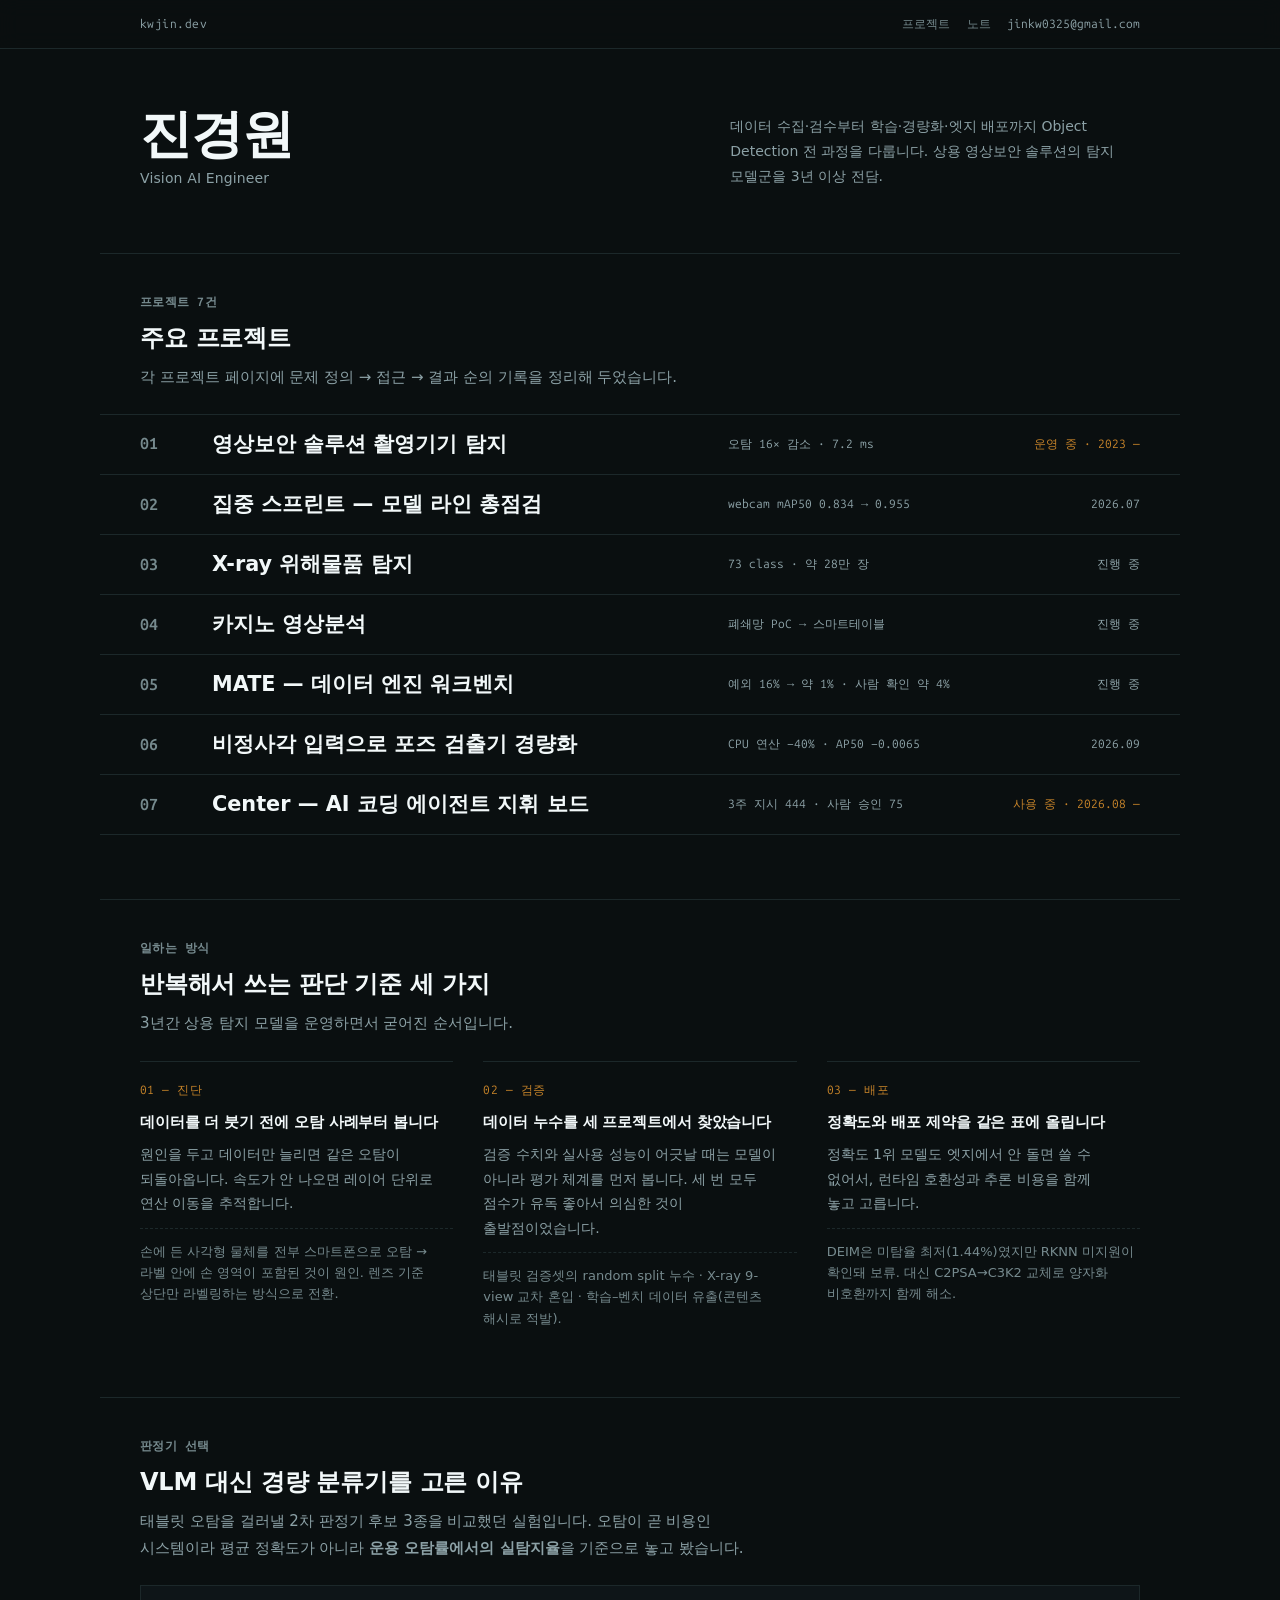
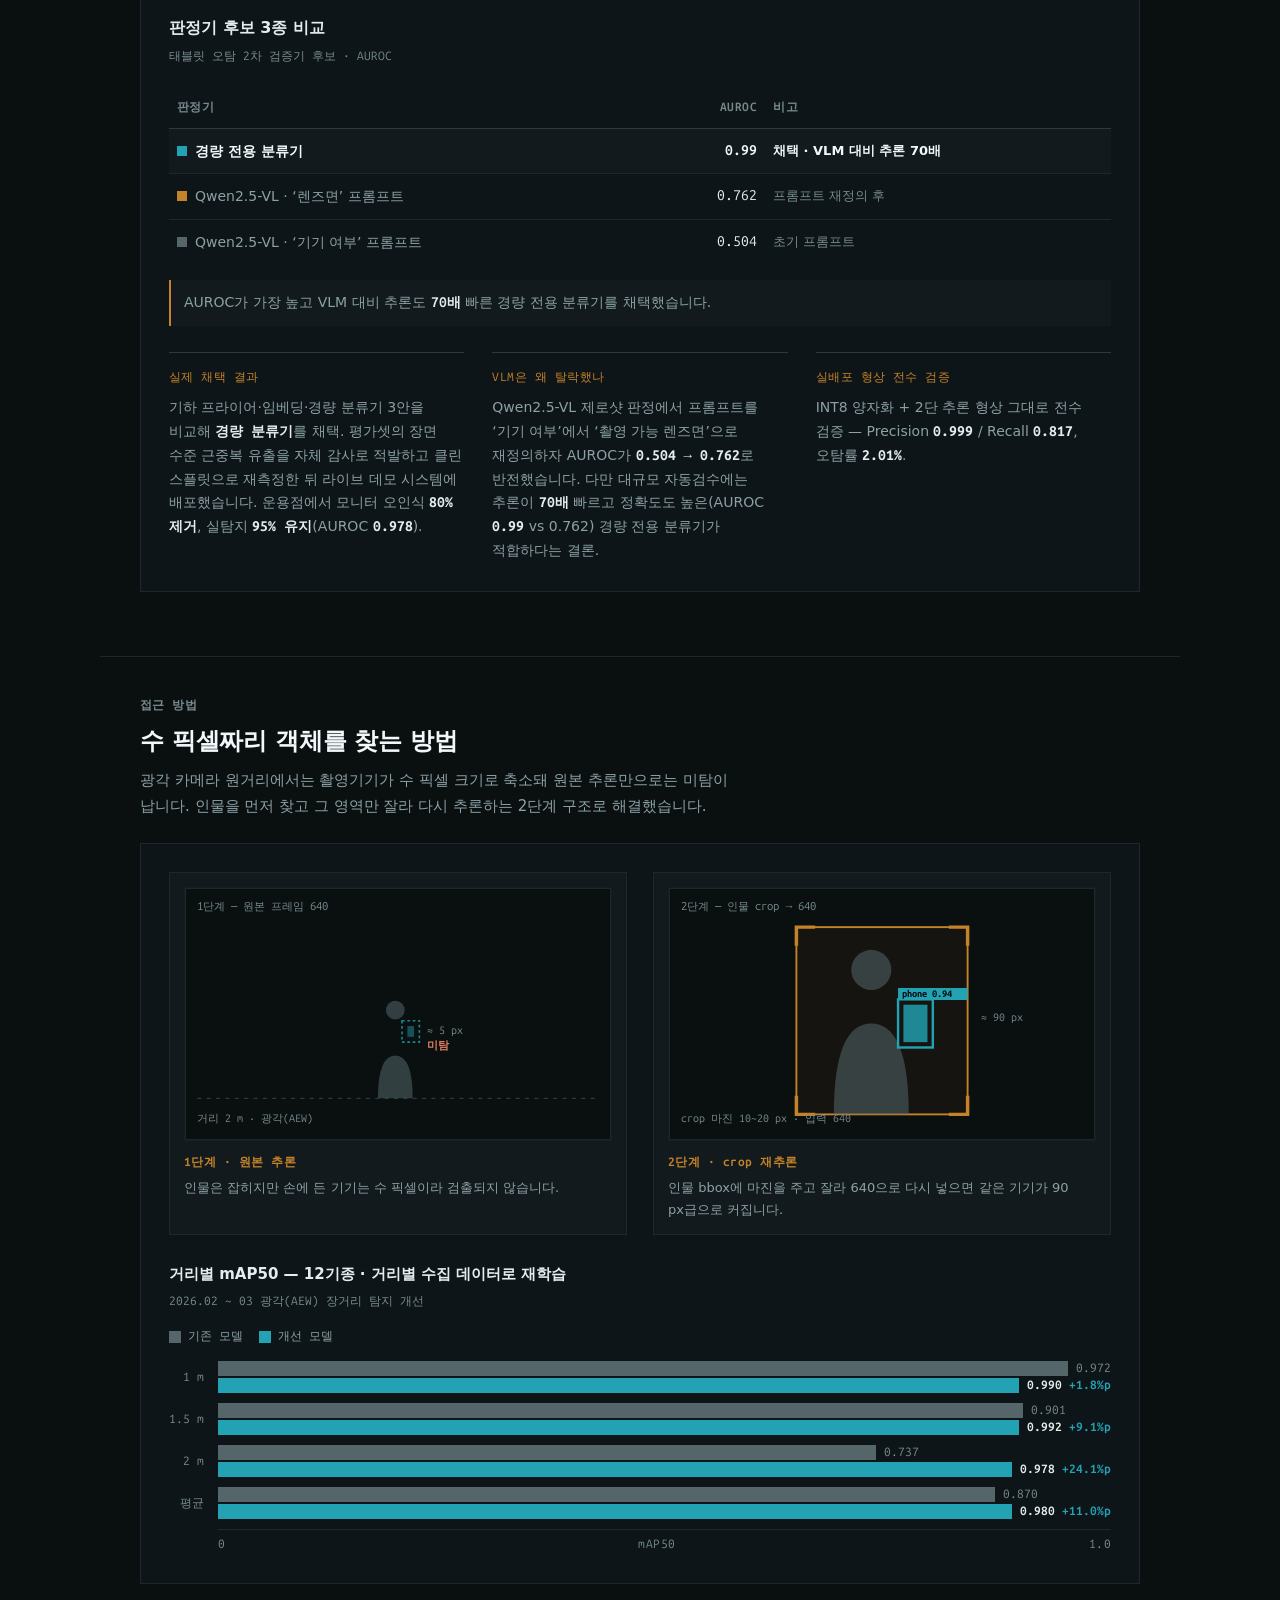
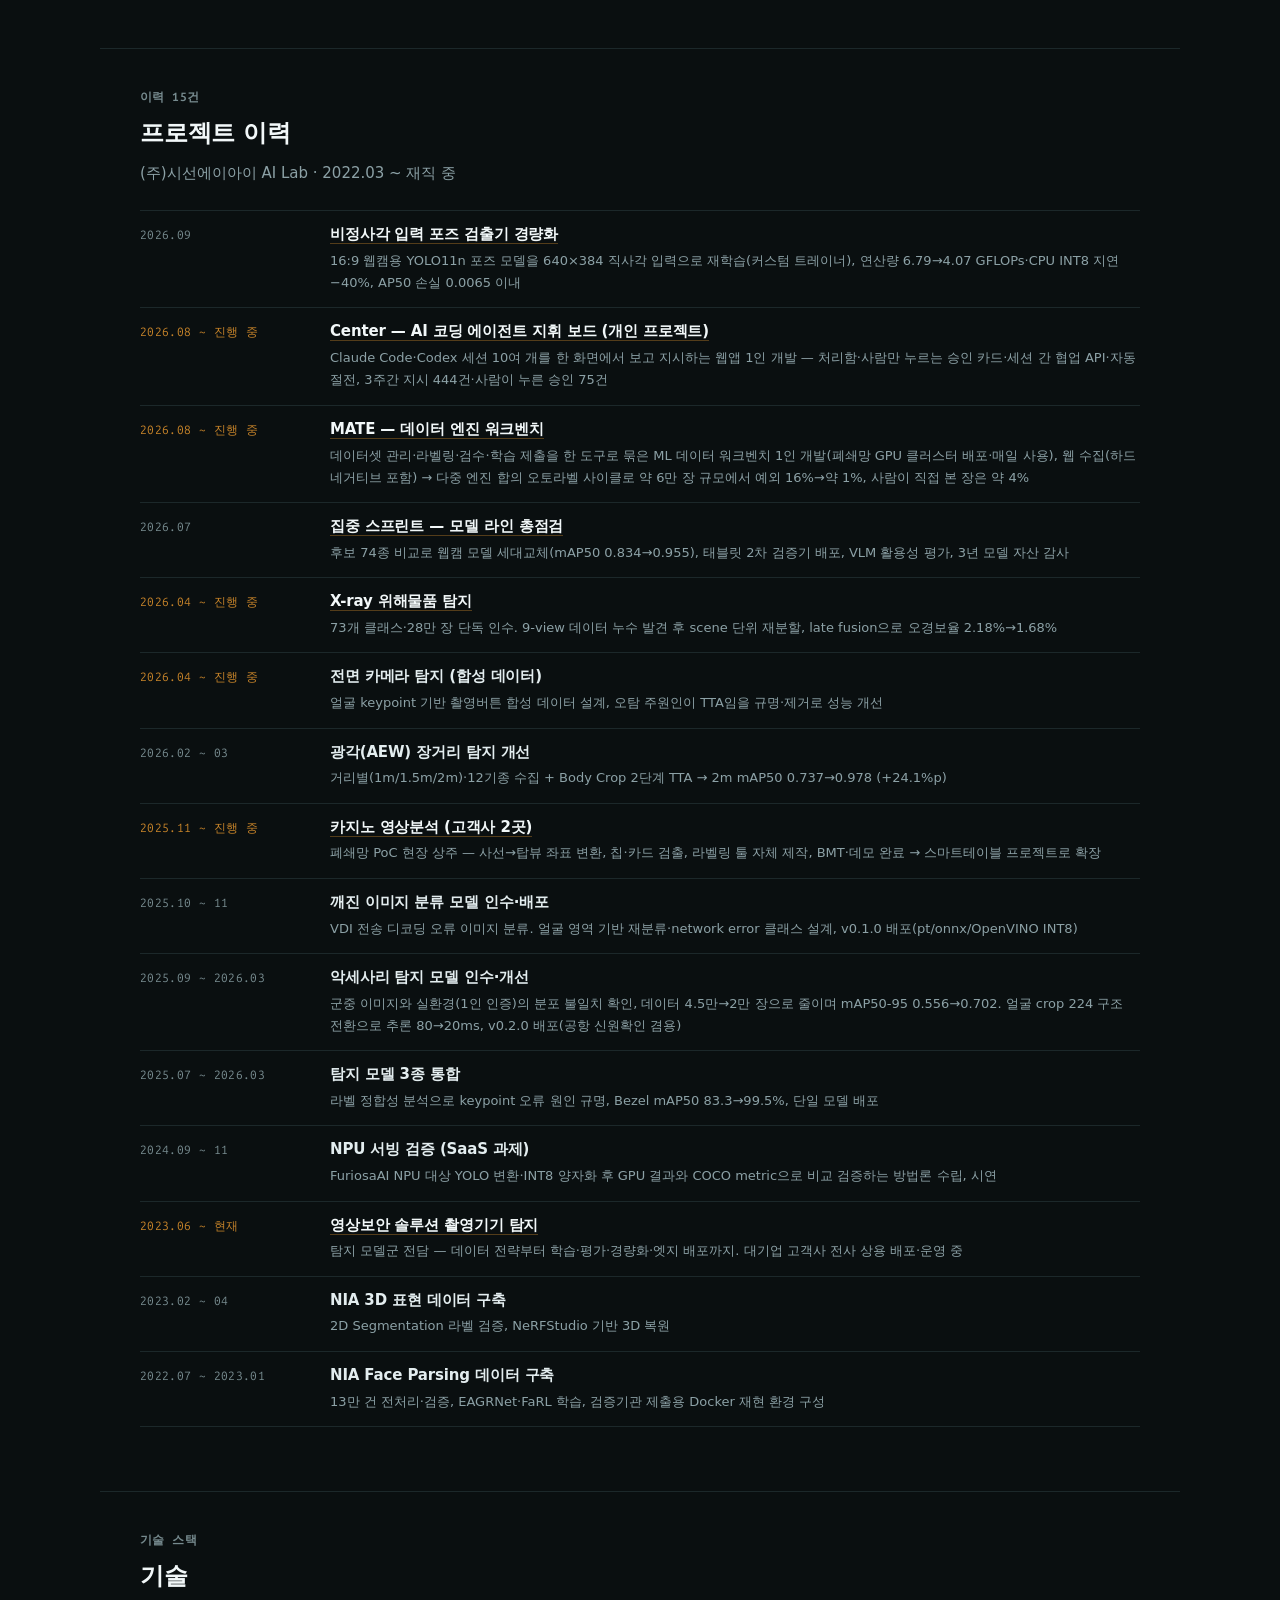
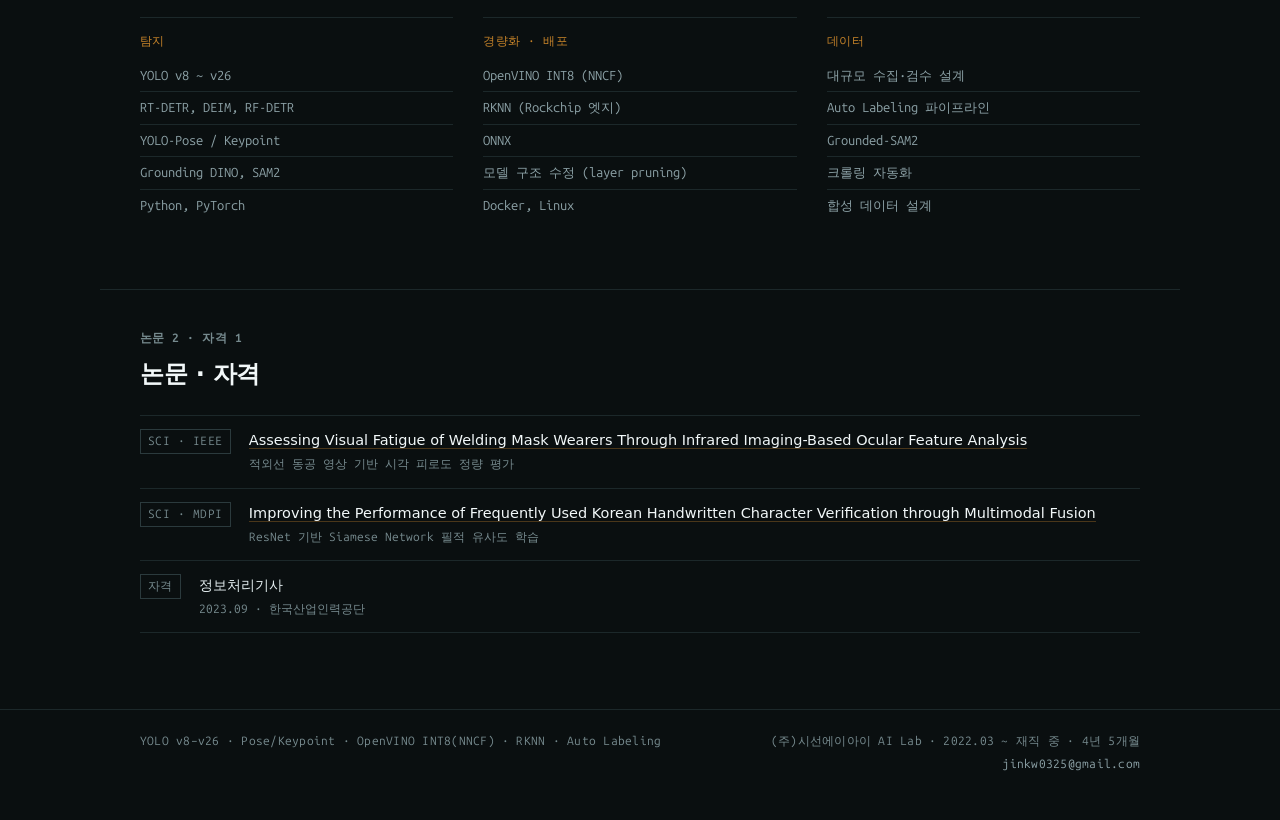
==== commit 2cd5c56a: "Center: 대화창을 대표 화면으로, 기능 목록 대신 핵심 다섯 가지·터진 것 → 막은 것, 3주 숫자로 갱신 - 대화창 다시 촬영(지시 → 코드 리뷰 세션 검토 요청 → 배포 " ====
--- a/index.html
+++ b/index.html
@@ -137,7 +137,7 @@
     <a class="prow" href="/projects/center/">
       <span class="pn">07</span>
       <span class="pt">Center — AI 코딩 에이전트 지휘 보드</span>
-      <span class="pm">세션 10여 개를 한 화면에서</span>
+      <span class="pm">3주 지시 444 · 사람 승인 75</span>
       <span class="ps now">사용 중 · 2026.08 —</span>
     </a>
   </div>
@@ -439,7 +439,7 @@
   /* ---------- timeline ---------- */
   var TL = [
     { w: "2026.09", now: false, l: "/projects/rect-input/", t: "비정사각 입력 포즈 검출기 경량화", d: "16:9 웹캠용 YOLO11n 포즈 모델을 640×384 직사각 입력으로 재학습(커스텀 트레이너), 연산량 6.79→4.07 GFLOPs·CPU INT8 지연 −40%, AP50 손실 0.0065 이내" },
-    { w: "2026.08 ~ 진행 중", now: true, l: "/projects/center/", t: "Center — AI 코딩 에이전트 지휘 보드 (개인 프로젝트)", d: "Claude Code·Codex 세션 10여 개를 한 화면에서 보고 지시하는 웹앱 1인 개발 — 처리함·승인 카드·세션 간 협업 API·지식 증류, 첫 14일 세션 77개·지시 845건" },
+    { w: "2026.08 ~ 진행 중", now: true, l: "/projects/center/", t: "Center — AI 코딩 에이전트 지휘 보드 (개인 프로젝트)", d: "Claude Code·Codex 세션 10여 개를 한 화면에서 보고 지시하는 웹앱 1인 개발 — 처리함·사람만 누르는 승인 카드·세션 간 협업 API·자동 절전, 3주간 지시 444건·사람이 누른 승인 75건" },
     { w: "2026.08 ~ 진행 중", now: true, l: "/projects/mate/", t: "MATE — 데이터 엔진 워크벤치", d: "데이터셋 관리·라벨링·검수·학습 제출을 한 도구로 묶은 ML 데이터 워크벤치 1인 개발(폐쇄망 GPU 클러스터 배포·매일 사용), 웹 수집(하드 네거티브 포함) → 다중 엔진 합의 오토라벨 사이클로 약 6만 장 규모에서 예외 16%→약 1%, 사람이 직접 본 장은 약 4%" },
     { w: "2026.07", now: false, l: "/projects/sprint/", t: "집중 스프린트 — 모델 라인 총점검", d: "후보 74종 비교로 웹캠 모델 세대교체(mAP50 0.834→0.955), 태블릿 2차 검증기 배포, VLM 활용성 평가, 3년 모델 자산 감사" },
     { w: "2026.04 ~ 진행 중", now: true, l: "/projects/xray/", t: "X-ray 위해물품 탐지", d: "73개 클래스·28만 장 단독 인수. 9-view 데이터 누수 발견 후 scene 단위 재분할, late fusion으로 오경보율 2.18%→1.68%" },
--- a/assets/site.css
+++ b/assets/site.css
@@ -606,3 +606,23 @@
 
 /* 6) 한글은 어절 단위로 줄바꿈(단어 중간 끊김 방지), 넘치는 긴 토큰만 강제로 끊는다 */
 body{word-break:keep-all;overflow-wrap:break-word}
+
+/* ============ 2026-10-21 핵심 포인트 목록(.kp) — 줄글 대신 한 줄 제목 + 한 줄 근거 ============ */
+.kp{display:grid;margin:0;padding:0;list-style:none;border-top:1px solid var(--line-strong)}
+.kp > li{
+  display:grid;grid-template-columns:52px minmax(0,1fr) auto;gap:4px 16px;align-items:baseline;
+  padding:16px 0;border-bottom:1px solid var(--line);
+}
+.kp .n{font-family:var(--font-mono);font-size:.75rem;letter-spacing:.04em;color:var(--accent)}
+.kp .h{display:block;color:var(--bright);font-weight:700;font-size:1.0625rem;line-height:1.45;text-wrap:balance}
+.kp .w{display:block;margin-top:4px;color:var(--ink-2);font-size:.9375rem;line-height:1.7;text-wrap:pretty}
+.kp .m{
+  font-family:var(--font-mono);font-variant-numeric:tabular-nums;font-size:.8125rem;letter-spacing:.02em;
+  color:var(--ink);white-space:nowrap;text-align:right;
+}
+.kp .m em{font-style:normal;color:var(--ink-3)}
+@media (max-width:640px){
+  .kp > li{grid-template-columns:40px minmax(0,1fr);gap:2px 12px}
+  .kp .m{grid-column:2;text-align:left;margin-top:6px}
+}
+.heroshot{margin-top:clamp(24px,4vw,34px)}
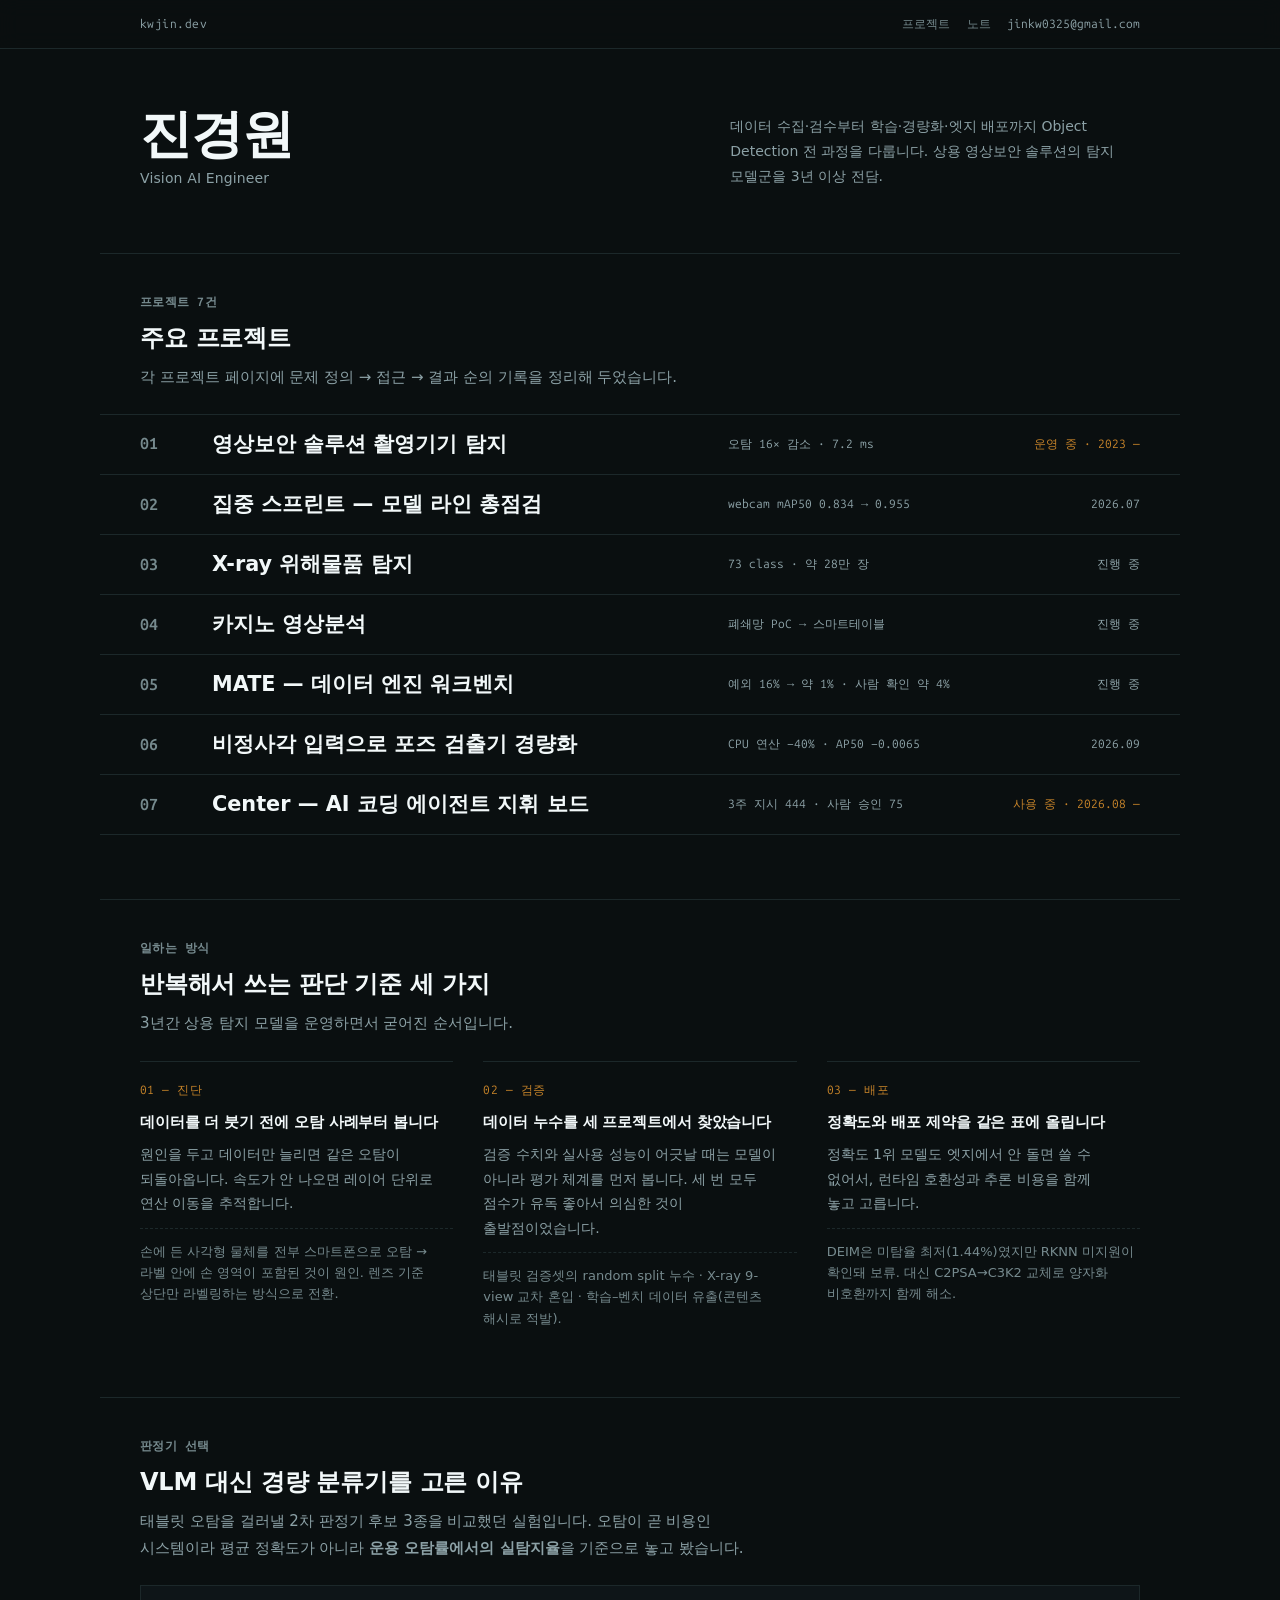
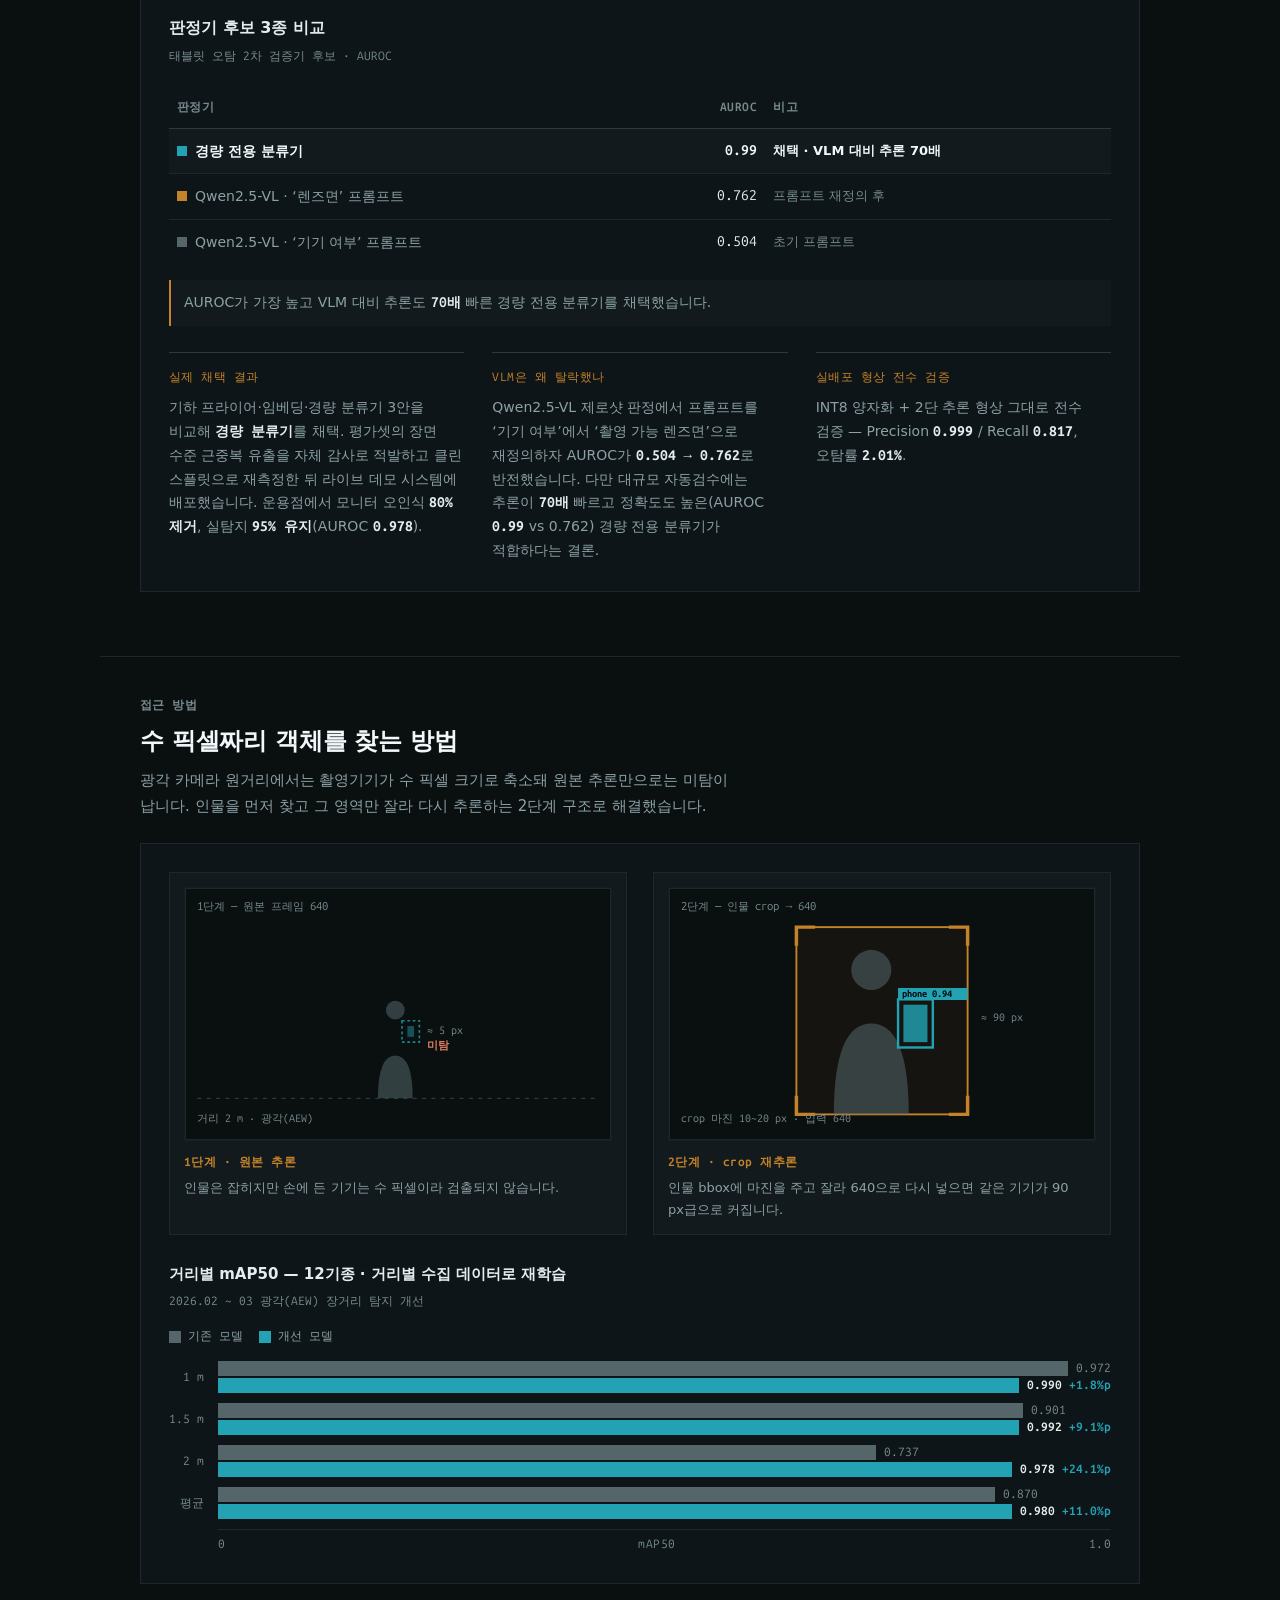
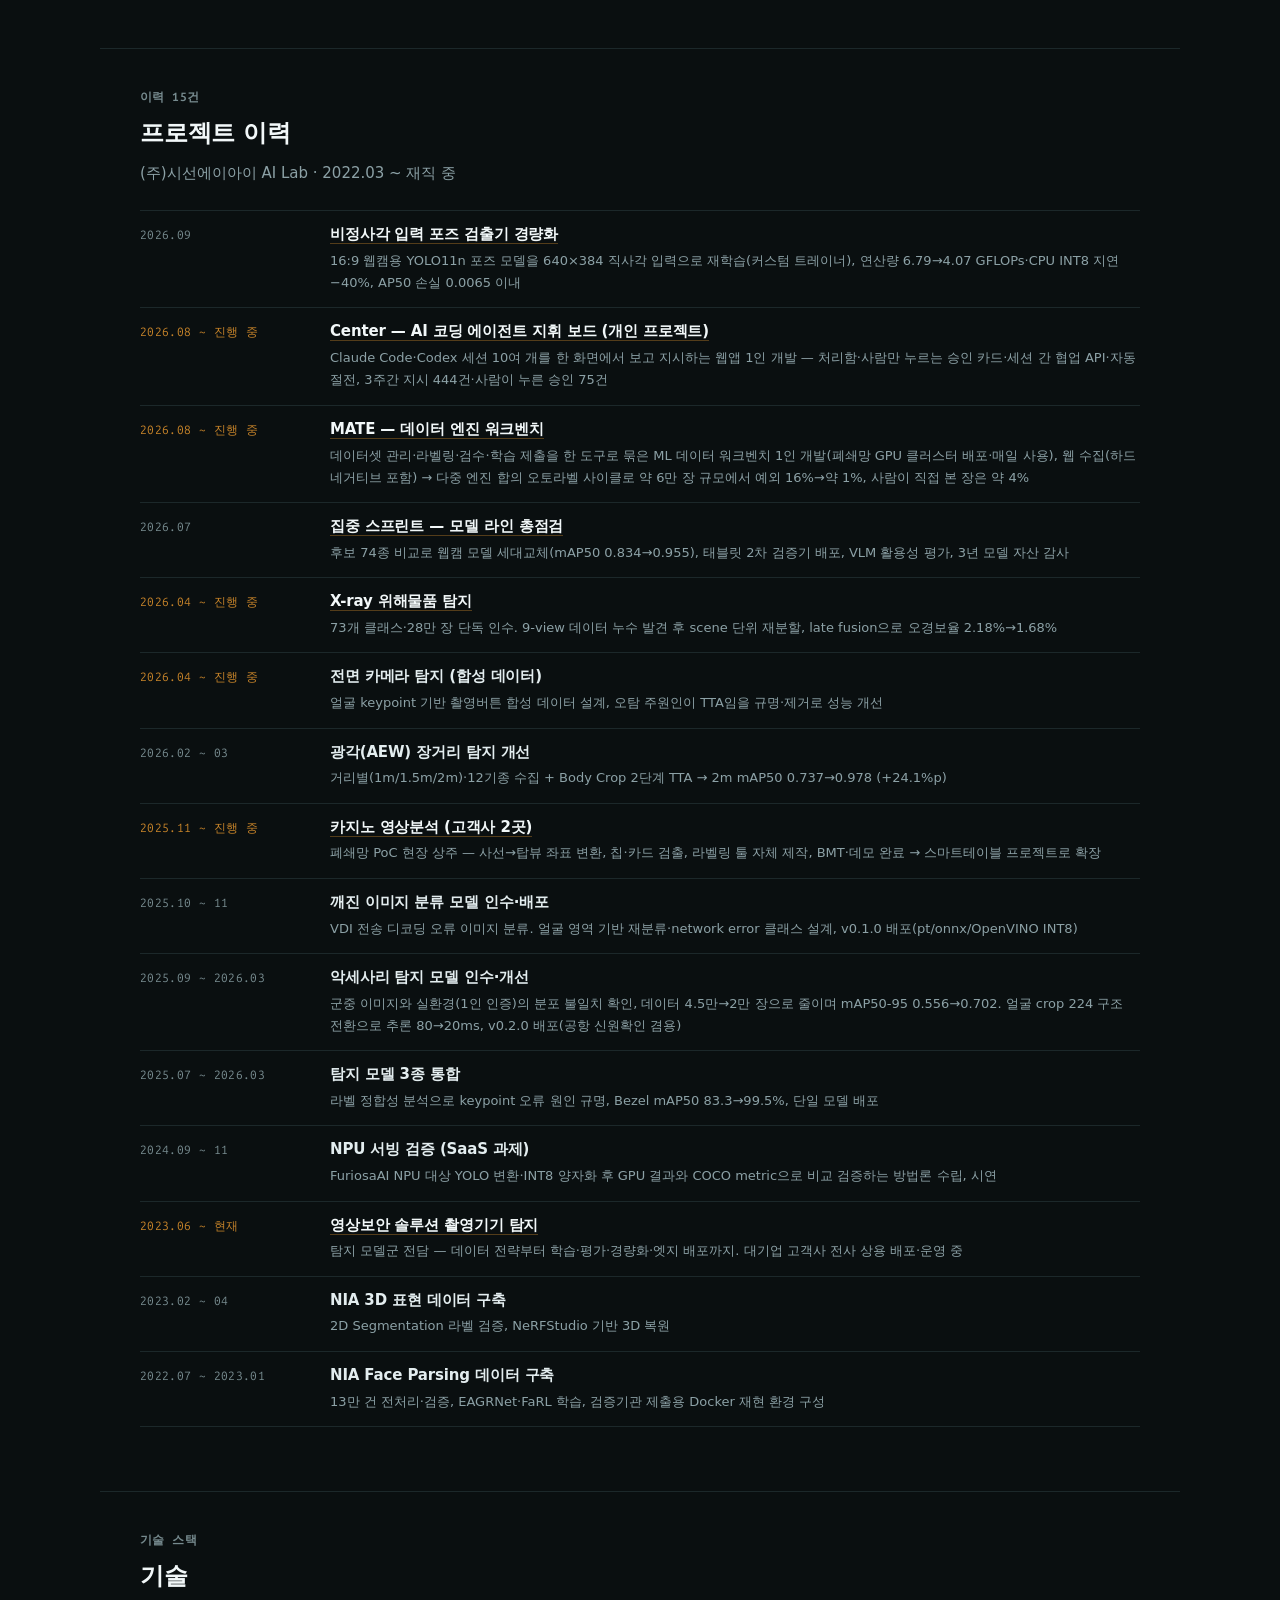
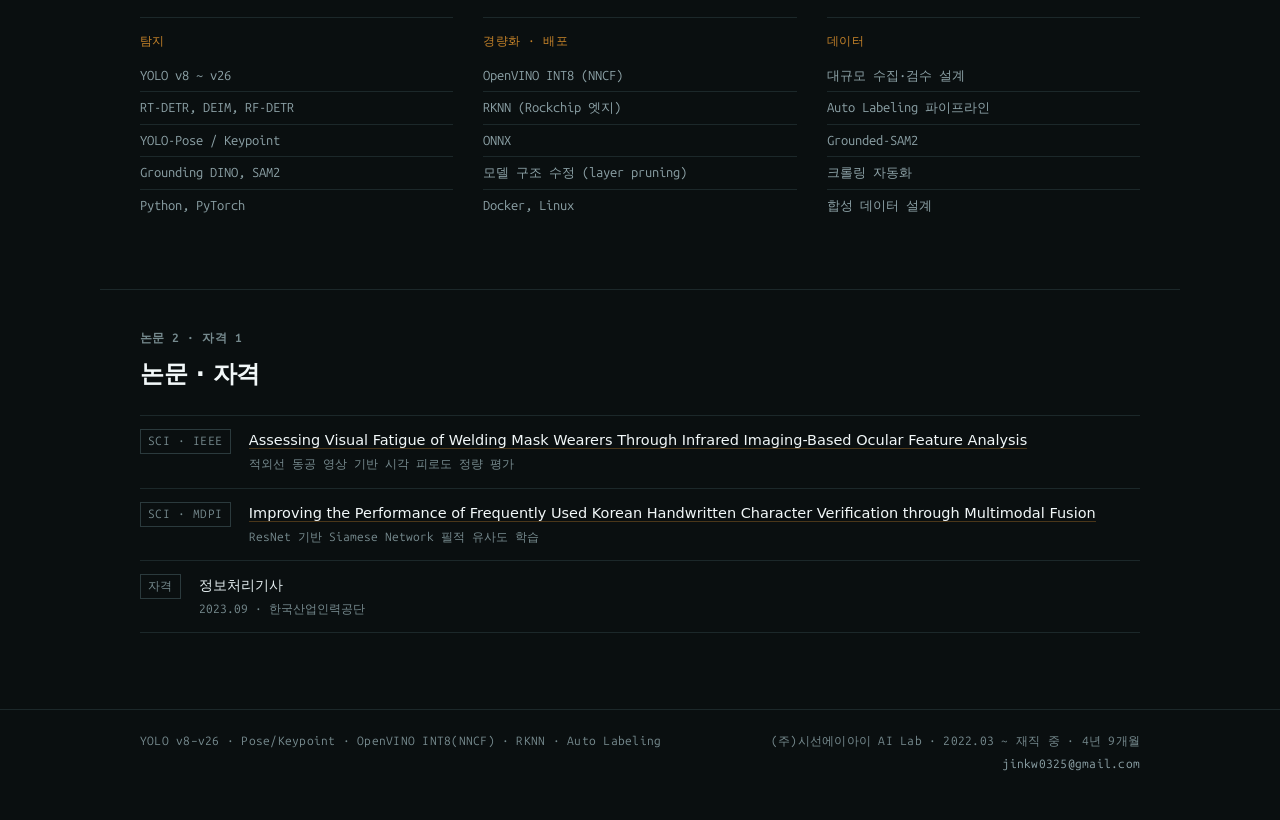
==== commit 5bb9278b: "메인 재직 기간을 시작 달(2022.03)부터 자동 계산(하드코딩 '4년 5개월' 제거, 스크립트 없을 때는 4년 7개월) Co-Authored-By: Claude Opus 5.5" ====
--- a/index.html
+++ b/index.html
@@ -397,7 +397,7 @@
   <div class="wrap foot">
     <span class="stackline">YOLO v8–v26 · Pose/Keypoint · OpenVINO INT8(NNCF) · RKNN · Auto Labeling</span>
     <span class="footmeta">
-      (주)시선에이아이 AI Lab · 2022.03 ~ 재직 중 · 4년 5개월<br>
+      (주)시선에이아이 AI Lab · 2022.03 ~ 재직 중 · <span data-since="2022-03">4년 7개월</span><br>
       <a href="mailto:jinkw0325@gmail.com">jinkw0325@gmail.com</a>
     </span>
   </div>
@@ -474,6 +474,18 @@
       tl.appendChild(div);
     });
   }
+
+  /* ---------- 재직 기간: 시작 달부터 오늘까지 개월 수(HTML 값은 스크립트가 없을 때의 대비) ---------- */
+  var since = document.querySelectorAll("[data-since]");
+  for (var i = 0; i < since.length; i++) {
+    var ym = since[i].getAttribute("data-since").split("-");
+    var now = new Date();
+    var months = (now.getFullYear() - Number(ym[0])) * 12 + (now.getMonth() + 1 - Number(ym[1]));
+    if (months >= 0) {
+      var y = Math.floor(months / 12), m = months % 12;
+      since[i].textContent = (y ? y + "년" : "") + (y && m ? " " : "") + (m || !y ? m + "개월" : "");
+    }
+  }
 })();
 </script>
 
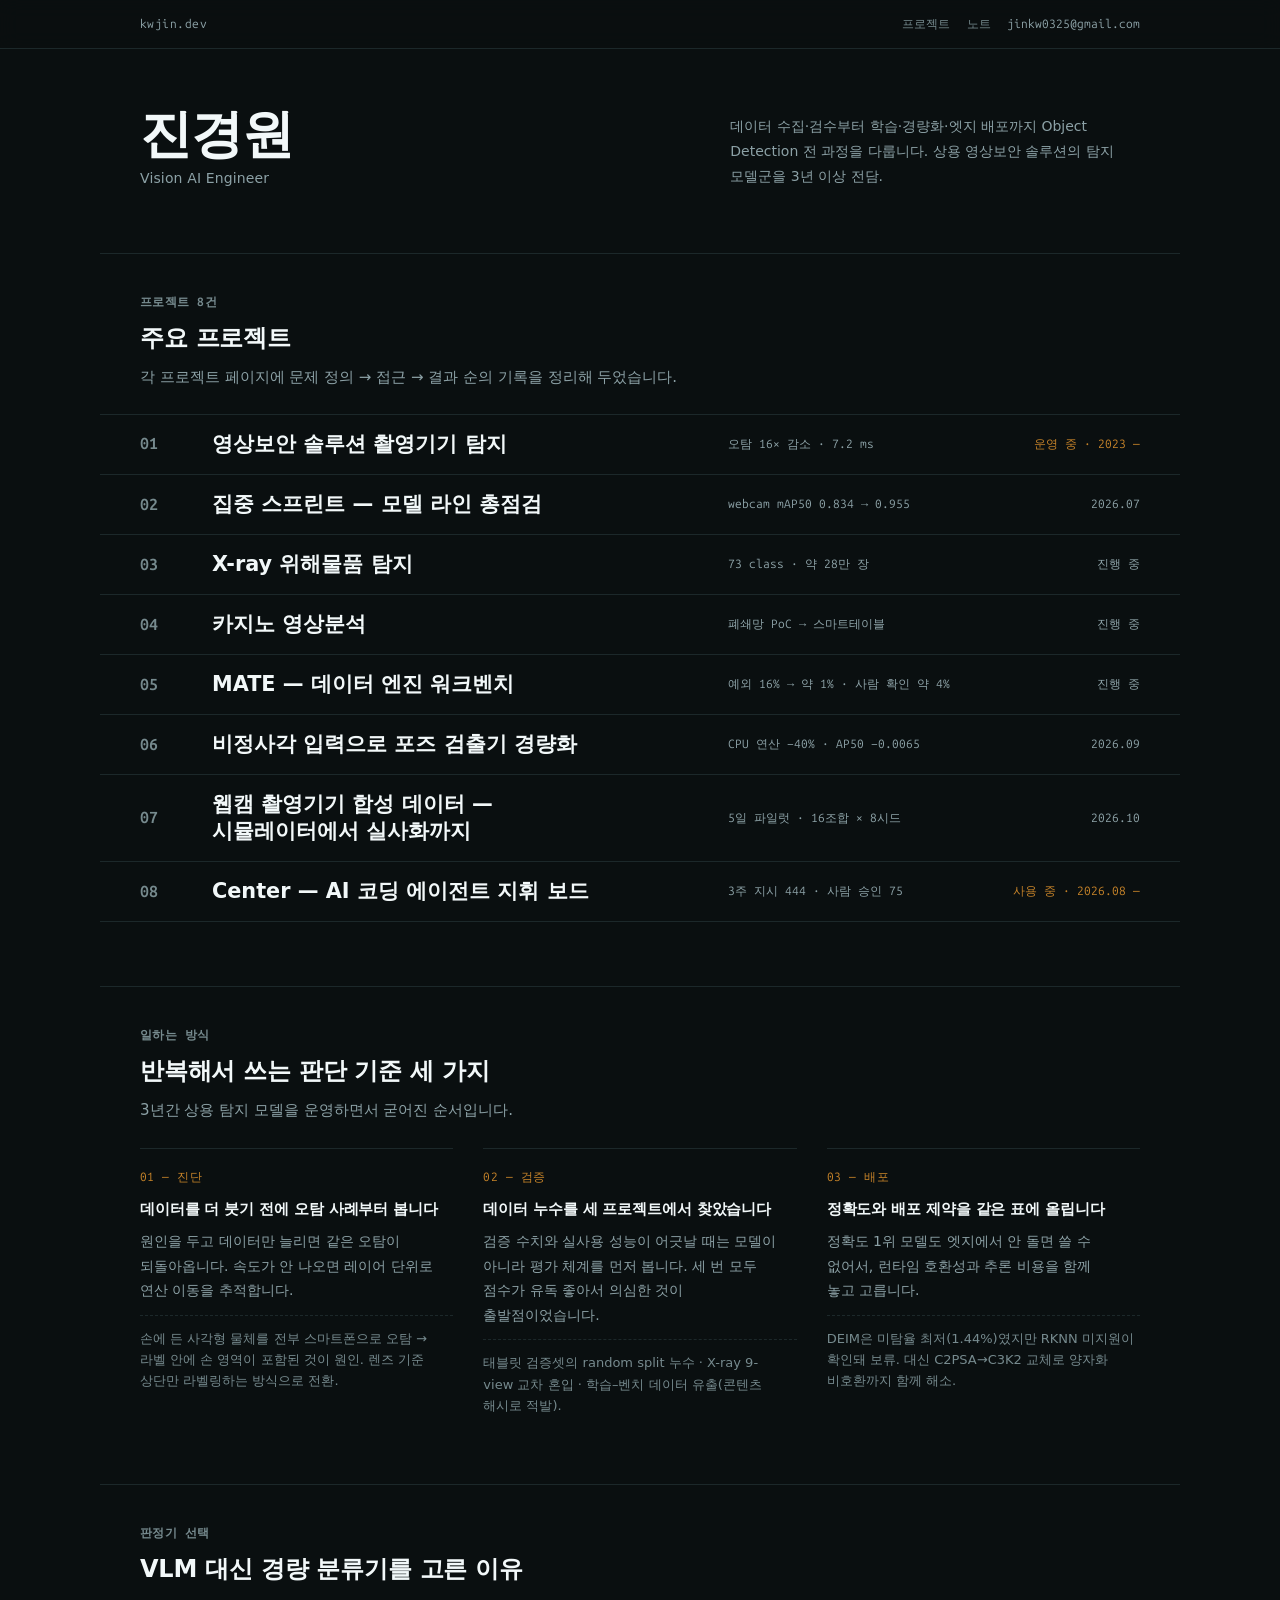
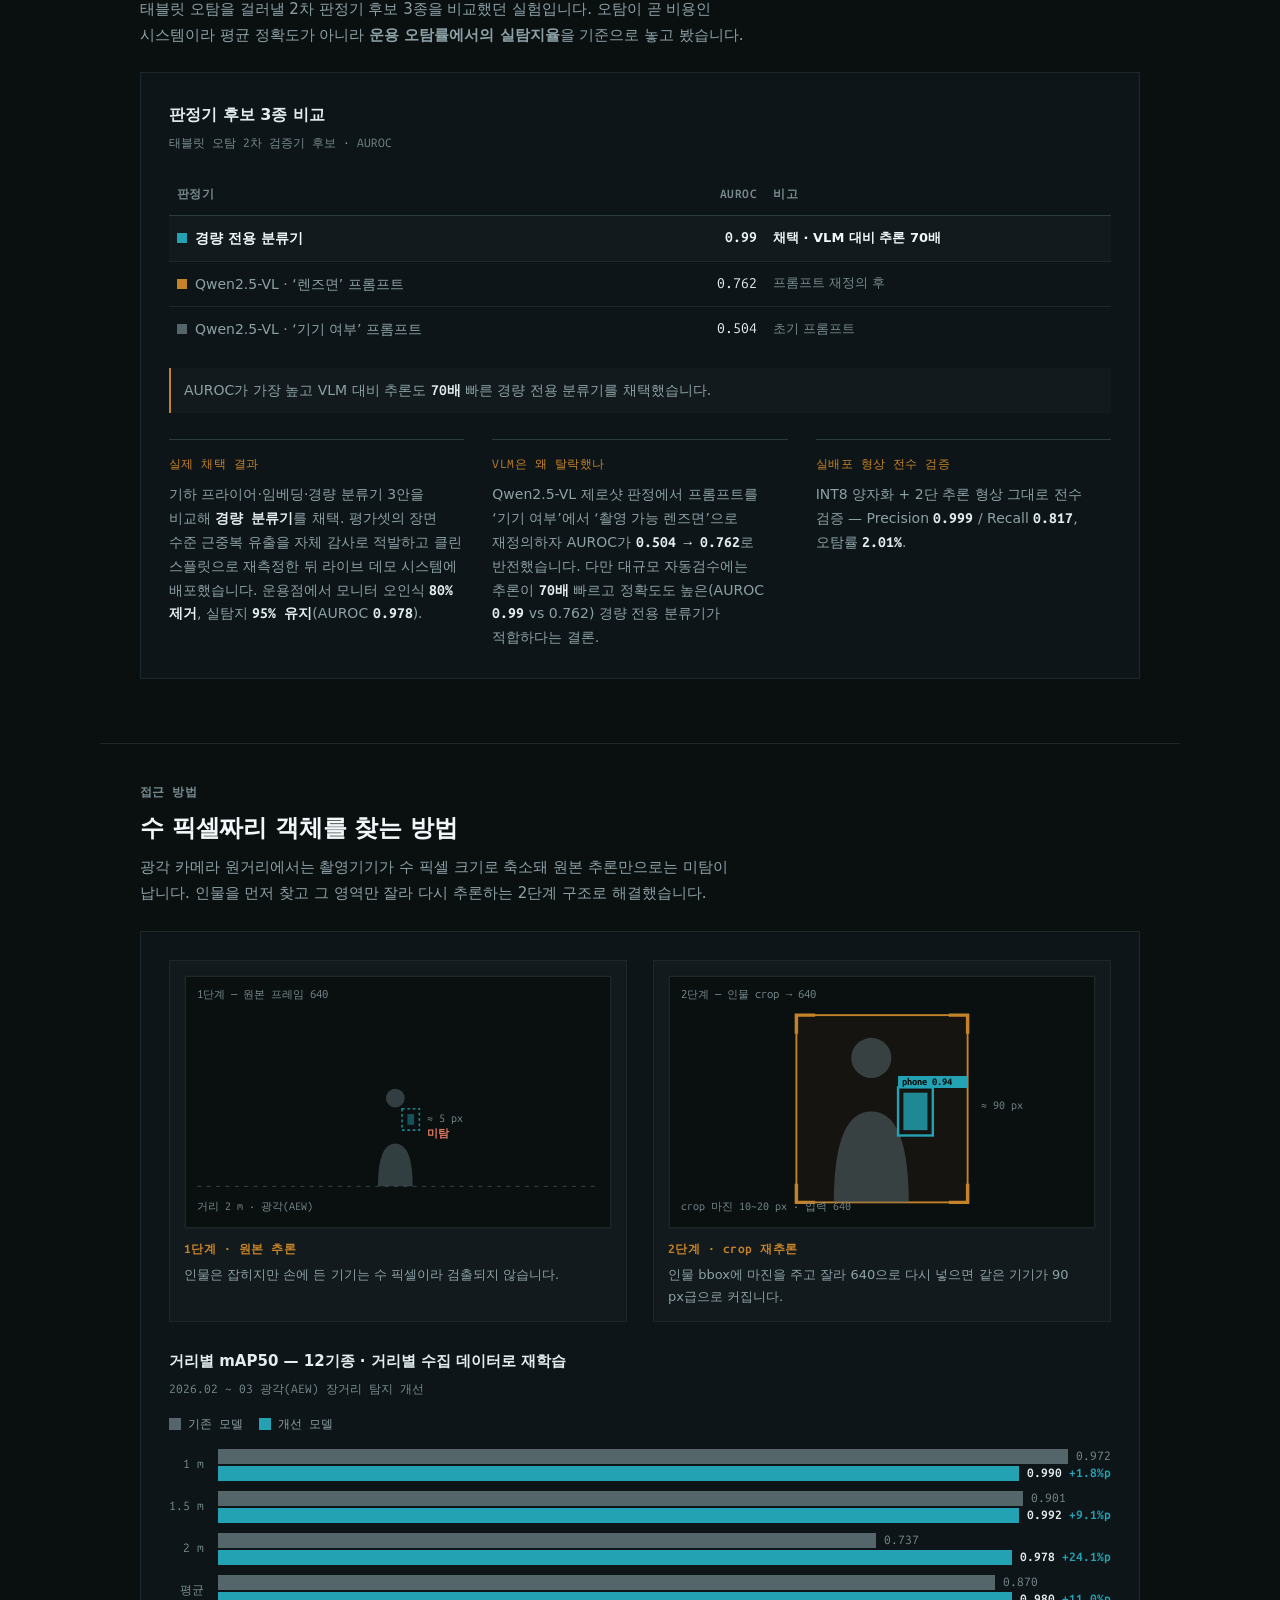
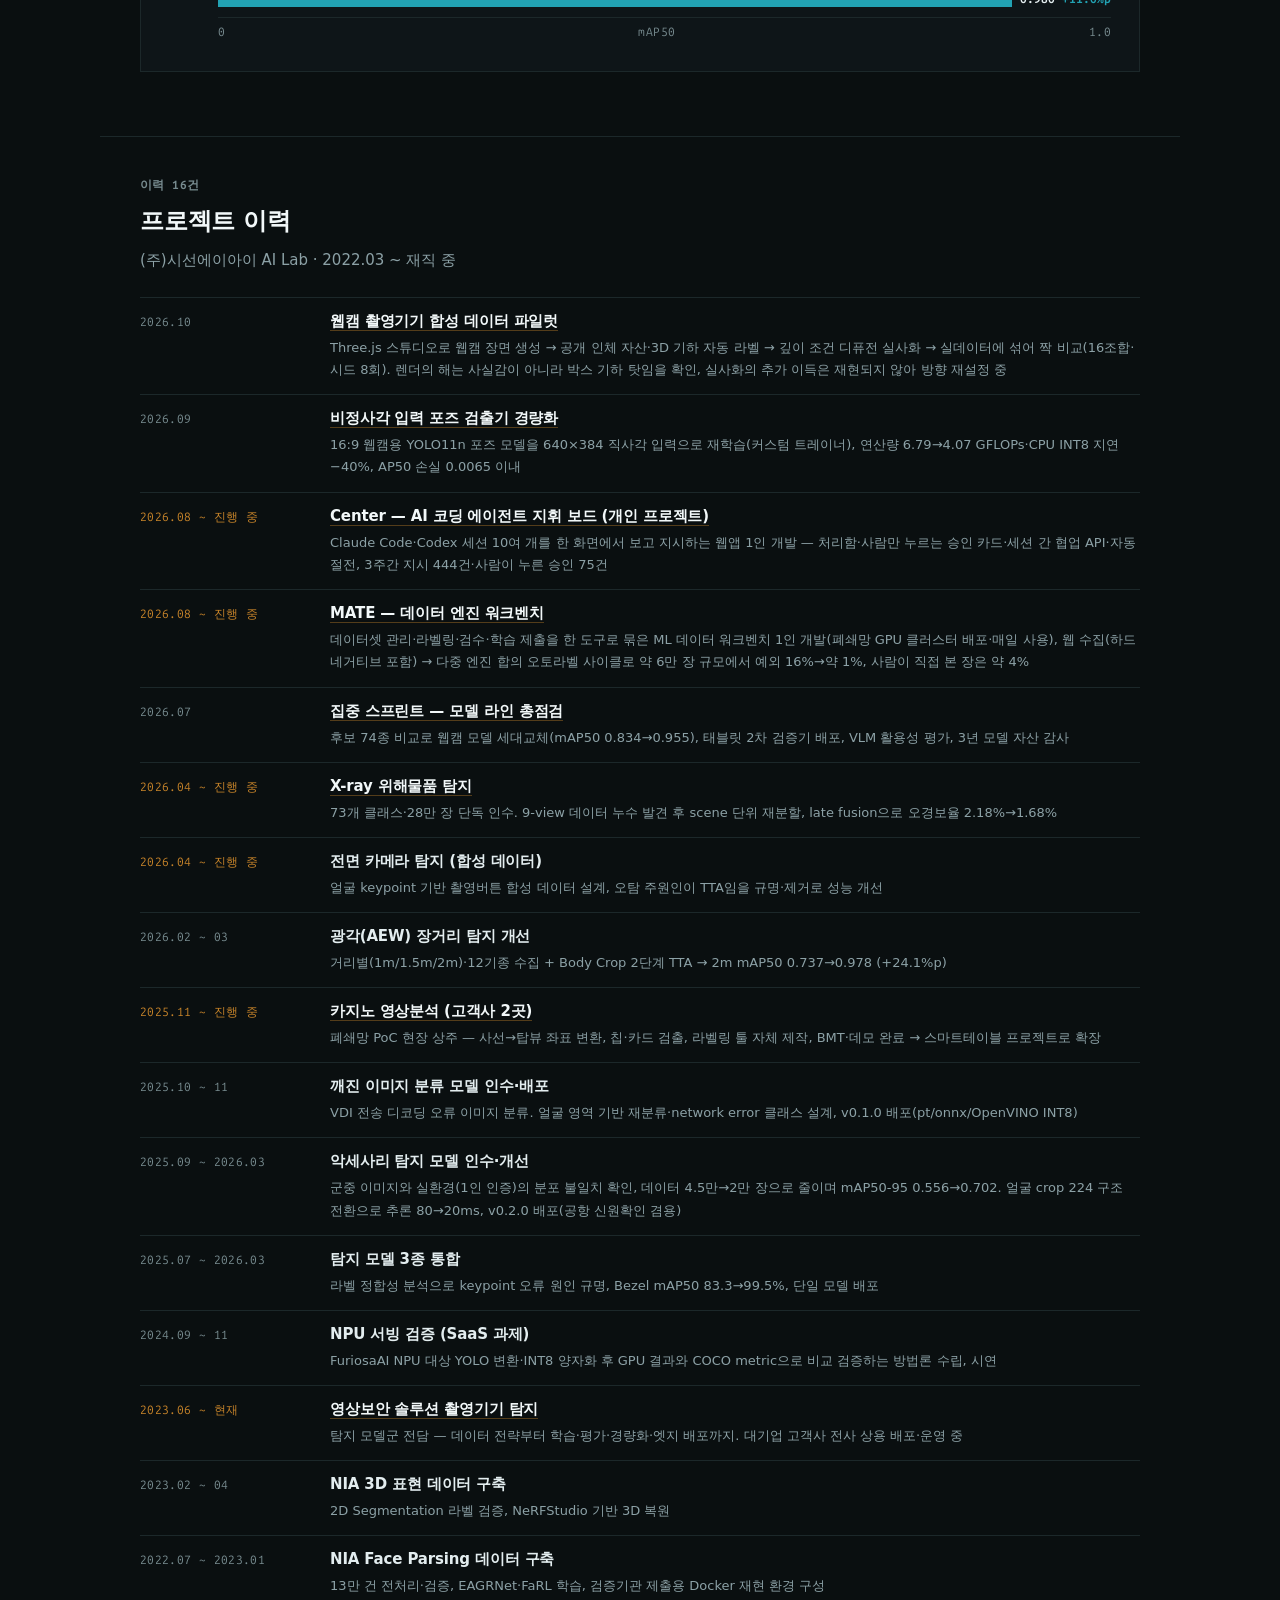
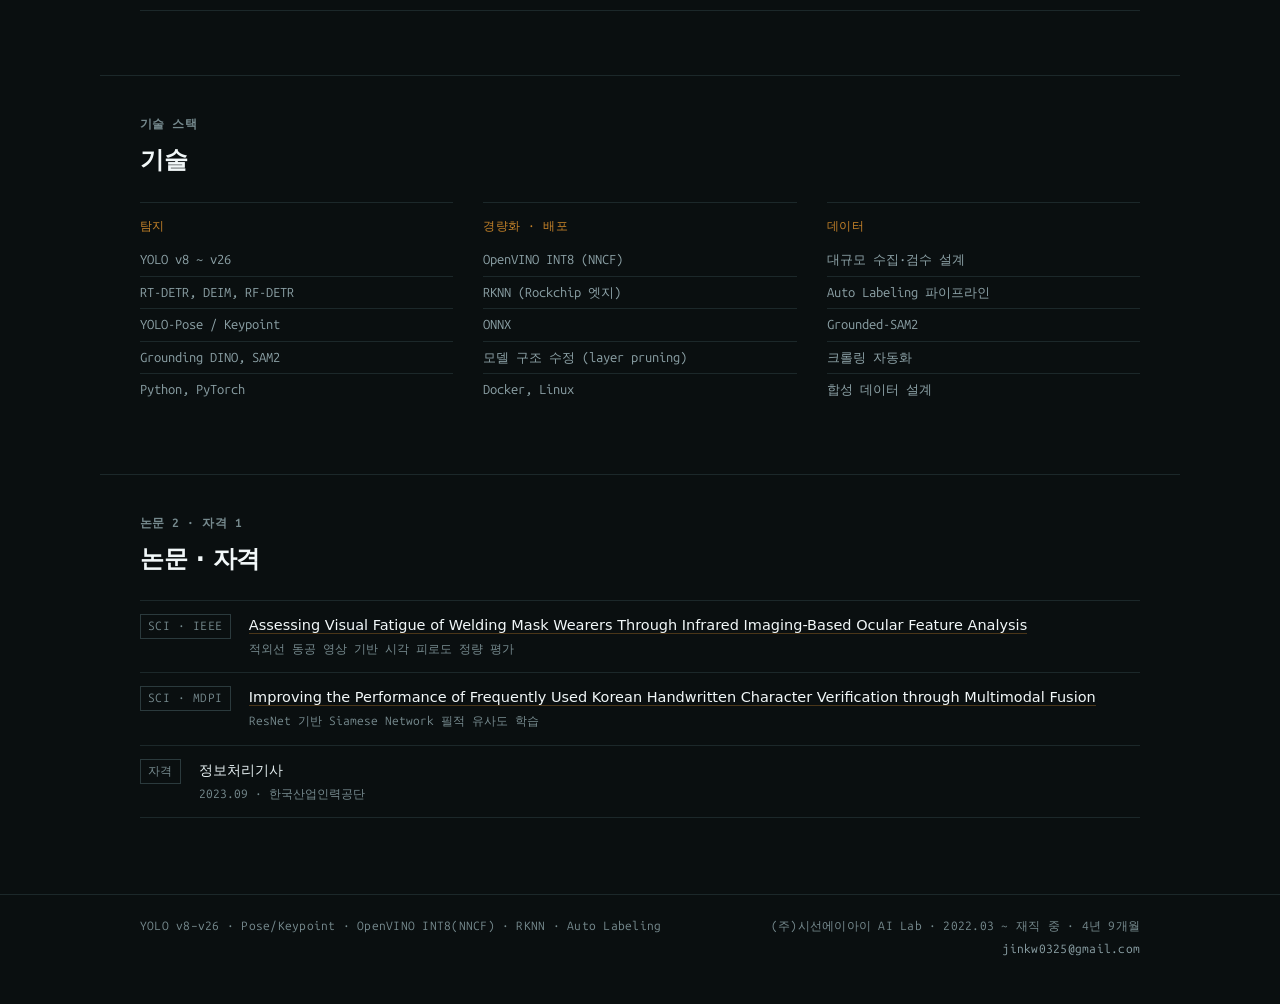
==== commit 7b11b687: "합성 데이터 페이지 추가: 웹캠 촬영기기 합성 데이터 — 시뮬레이터에서 실사화까지(5일 파일럿) - 여섯 단계(장면·사람·기기·촬영/자동 라벨·깊이 조건 실사화·짝 비교), 결과(" ====
--- a/index.html
+++ b/index.html
@@ -92,7 +92,7 @@
 <!-- ================= PROJECTS ================= -->
 <section class="sec wrap" id="projects">
   <div class="sechead">
-    <span class="eyebrow">프로젝트 7건</span>
+    <span class="eyebrow">프로젝트 8건</span>
     <h2>주요 프로젝트</h2>
     <p class="lede">각 프로젝트 페이지에 문제 정의 &rarr; 접근 &rarr; 결과 순의 기록을 정리해 두었습니다.</p>
   </div>
@@ -134,8 +134,14 @@
       <span class="pm">CPU 연산 −40% · AP50 −0.0065</span>
       <span class="ps">2026.09</span>
     </a>
+    <a class="prow" href="/projects/synth-data/">
+      <span class="pn">07</span>
+      <span class="pt">웹캠 촬영기기 합성 데이터 — 시뮬레이터에서 실사화까지</span>
+      <span class="pm">5일 파일럿 · 16조합 × 8시드</span>
+      <span class="ps">2026.10</span>
+    </a>
     <a class="prow" href="/projects/center/">
-      <span class="pn">07</span>
+      <span class="pn">08</span>
       <span class="pt">Center — AI 코딩 에이전트 지휘 보드</span>
       <span class="pm">3주 지시 444 · 사람 승인 75</span>
       <span class="ps now">사용 중 · 2026.08 —</span>
@@ -316,7 +322,7 @@
 <!-- ================= HISTORY ================= -->
 <section class="sec wrap" id="history">
   <div class="sechead">
-    <span class="eyebrow">이력 15건</span>
+    <span class="eyebrow">이력 16건</span>
     <h2>프로젝트 이력</h2>
     <p class="lede">(주)시선에이아이 AI Lab · 2022.03 ~ 재직 중</p>
   </div>
@@ -438,6 +444,7 @@
 
   /* ---------- timeline ---------- */
   var TL = [
+    { w: "2026.10", now: false, l: "/projects/synth-data/", t: "웹캠 촬영기기 합성 데이터 파일럿", d: "Three.js 스튜디오로 웹캠 장면 생성 → 공개 인체 자산·3D 기하 자동 라벨 → 깊이 조건 디퓨전 실사화 → 실데이터에 섞어 짝 비교(16조합·시드 8회). 렌더의 해는 사실감이 아니라 박스 기하 탓임을 확인, 실사화의 추가 이득은 재현되지 않아 방향 재설정 중" },
     { w: "2026.09", now: false, l: "/projects/rect-input/", t: "비정사각 입력 포즈 검출기 경량화", d: "16:9 웹캠용 YOLO11n 포즈 모델을 640×384 직사각 입력으로 재학습(커스텀 트레이너), 연산량 6.79→4.07 GFLOPs·CPU INT8 지연 −40%, AP50 손실 0.0065 이내" },
     { w: "2026.08 ~ 진행 중", now: true, l: "/projects/center/", t: "Center — AI 코딩 에이전트 지휘 보드 (개인 프로젝트)", d: "Claude Code·Codex 세션 10여 개를 한 화면에서 보고 지시하는 웹앱 1인 개발 — 처리함·사람만 누르는 승인 카드·세션 간 협업 API·자동 절전, 3주간 지시 444건·사람이 누른 승인 75건" },
     { w: "2026.08 ~ 진행 중", now: true, l: "/projects/mate/", t: "MATE — 데이터 엔진 워크벤치", d: "데이터셋 관리·라벨링·검수·학습 제출을 한 도구로 묶은 ML 데이터 워크벤치 1인 개발(폐쇄망 GPU 클러스터 배포·매일 사용), 웹 수집(하드 네거티브 포함) → 다중 엔진 합의 오토라벨 사이클로 약 6만 장 규모에서 예외 16%→약 1%, 사람이 직접 본 장은 약 4%" },
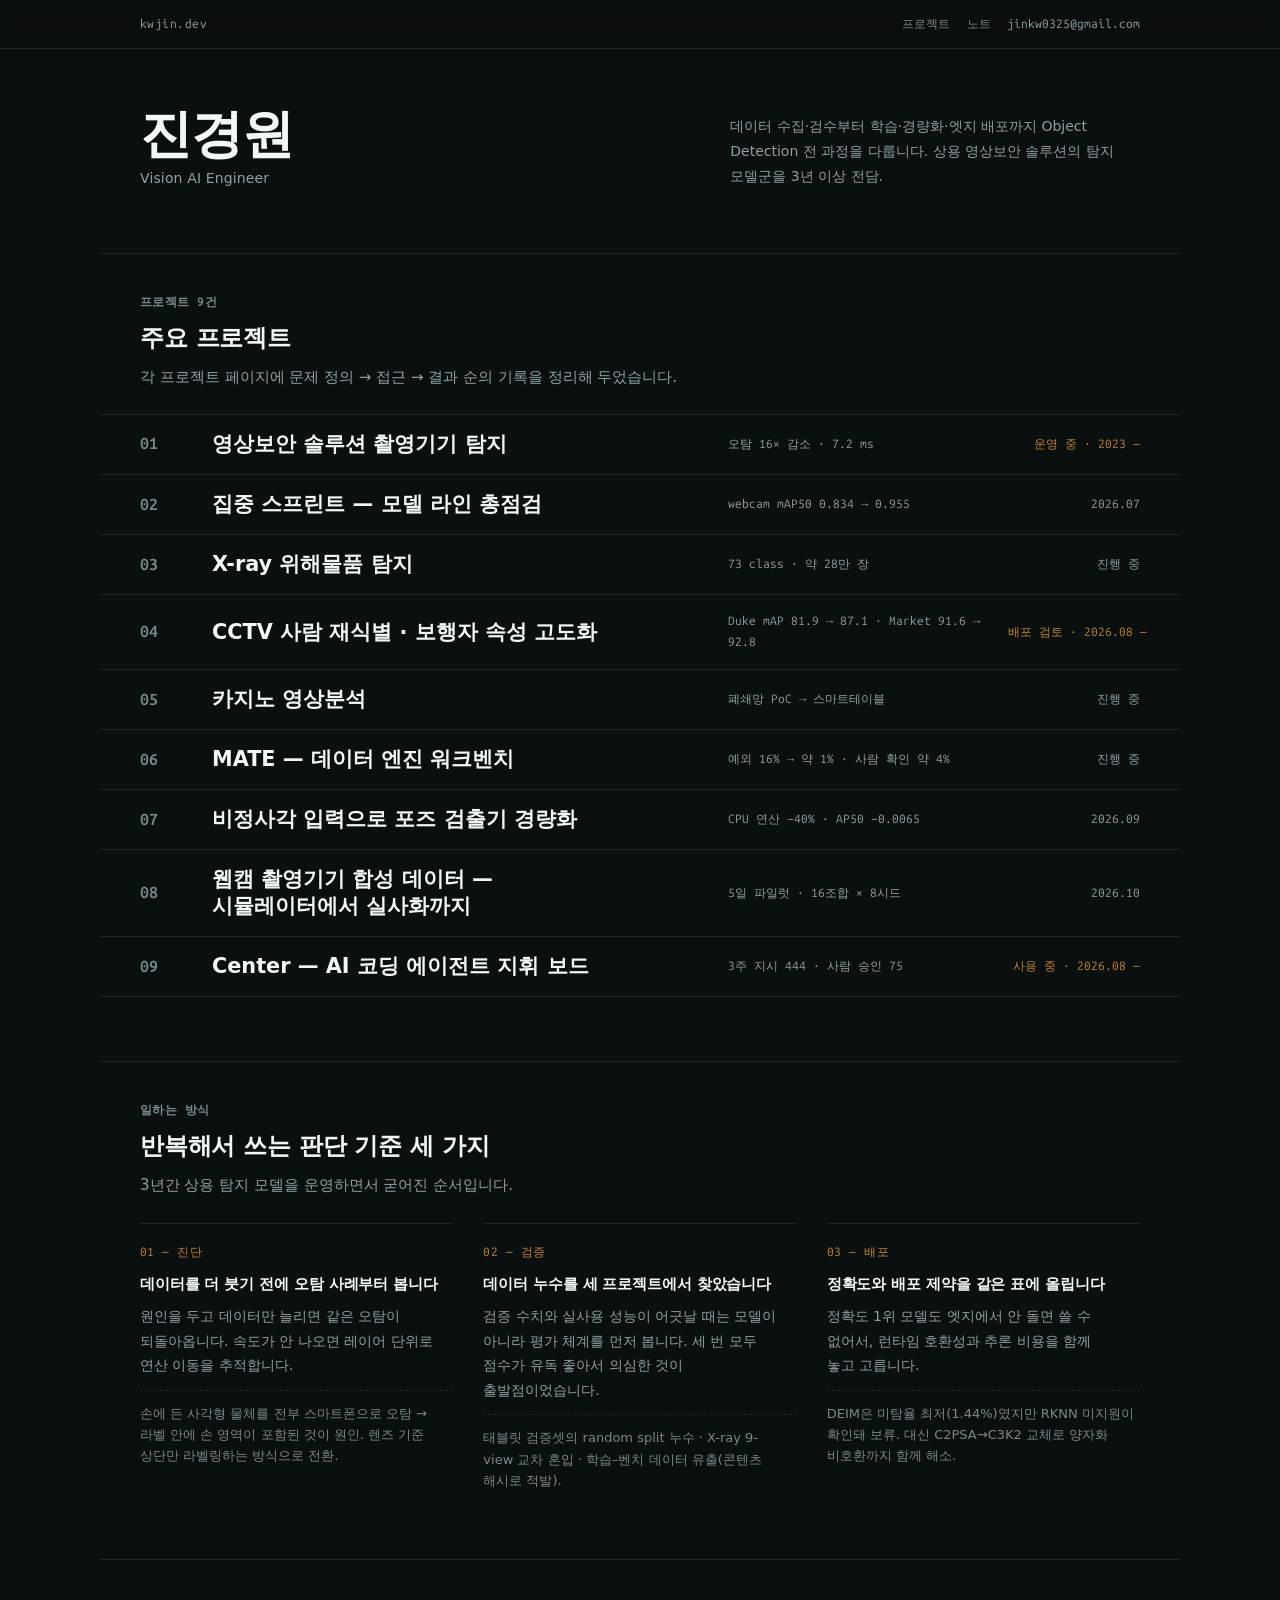
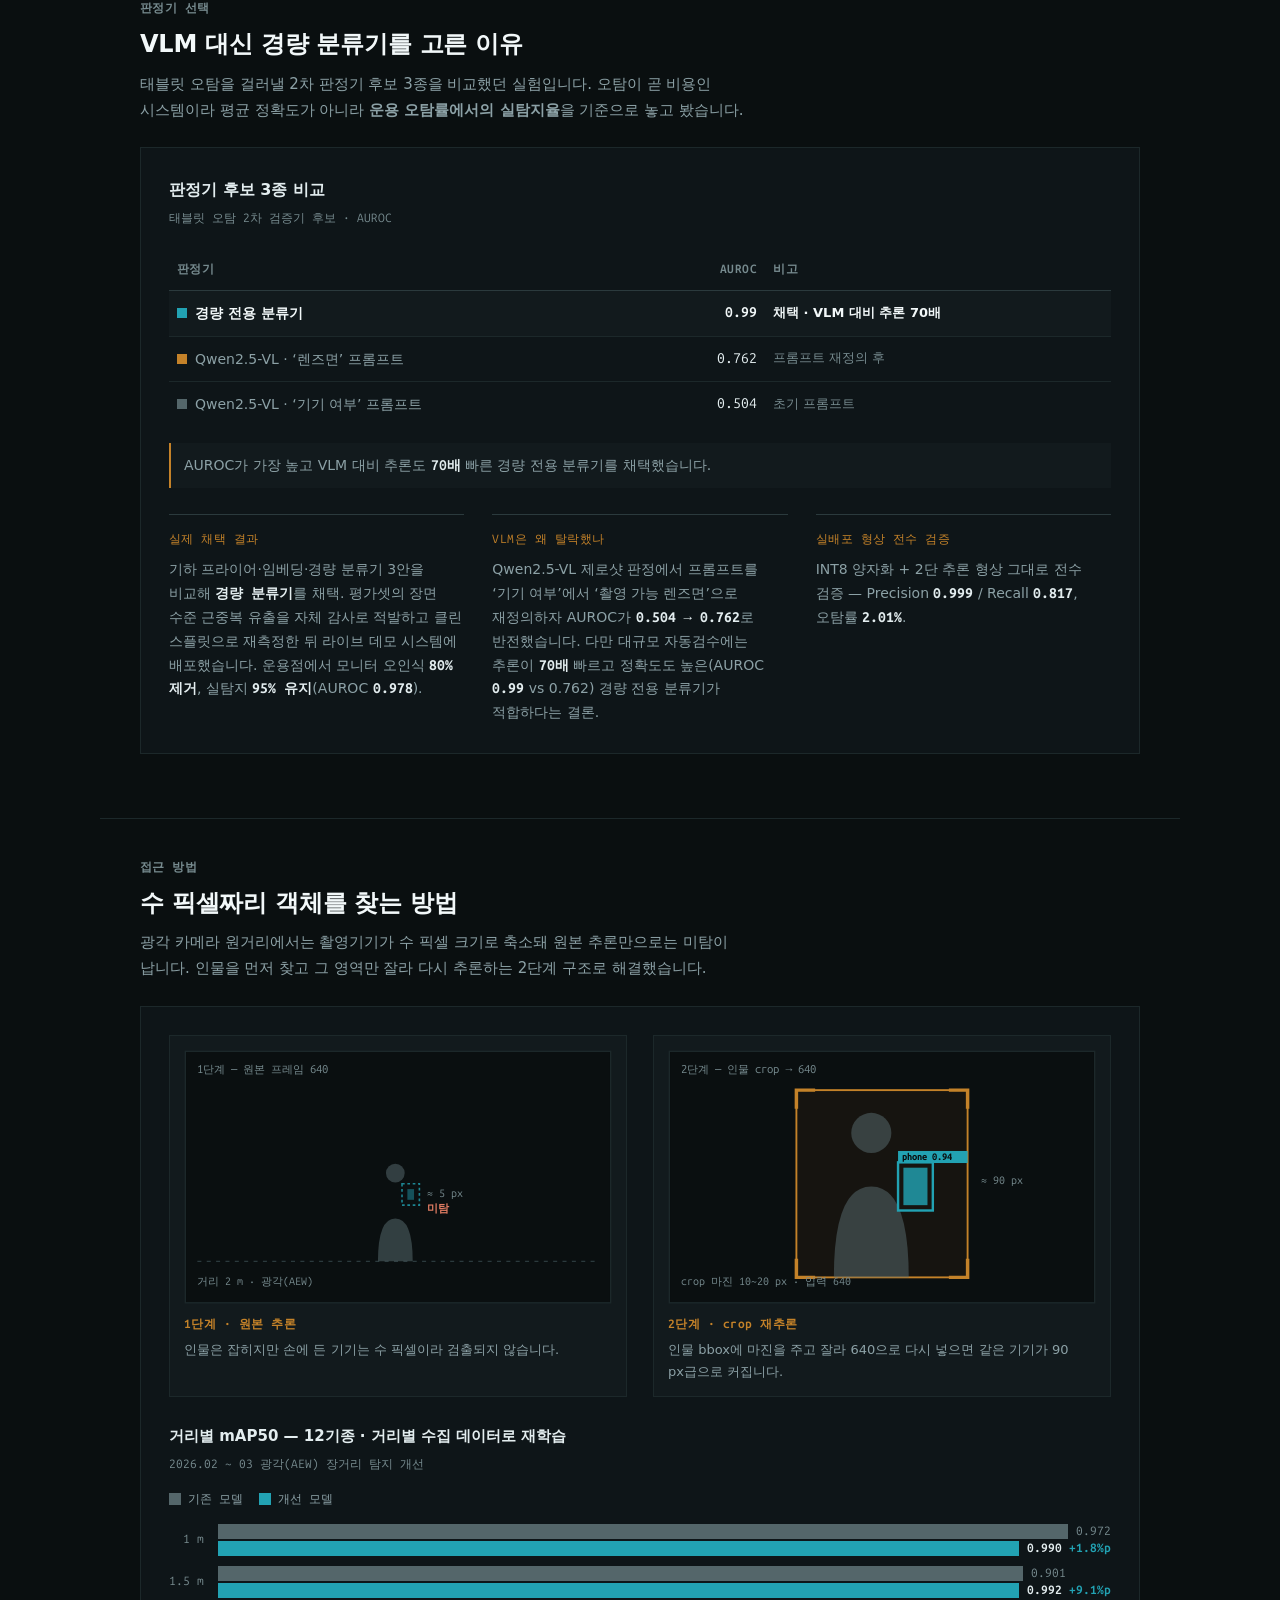
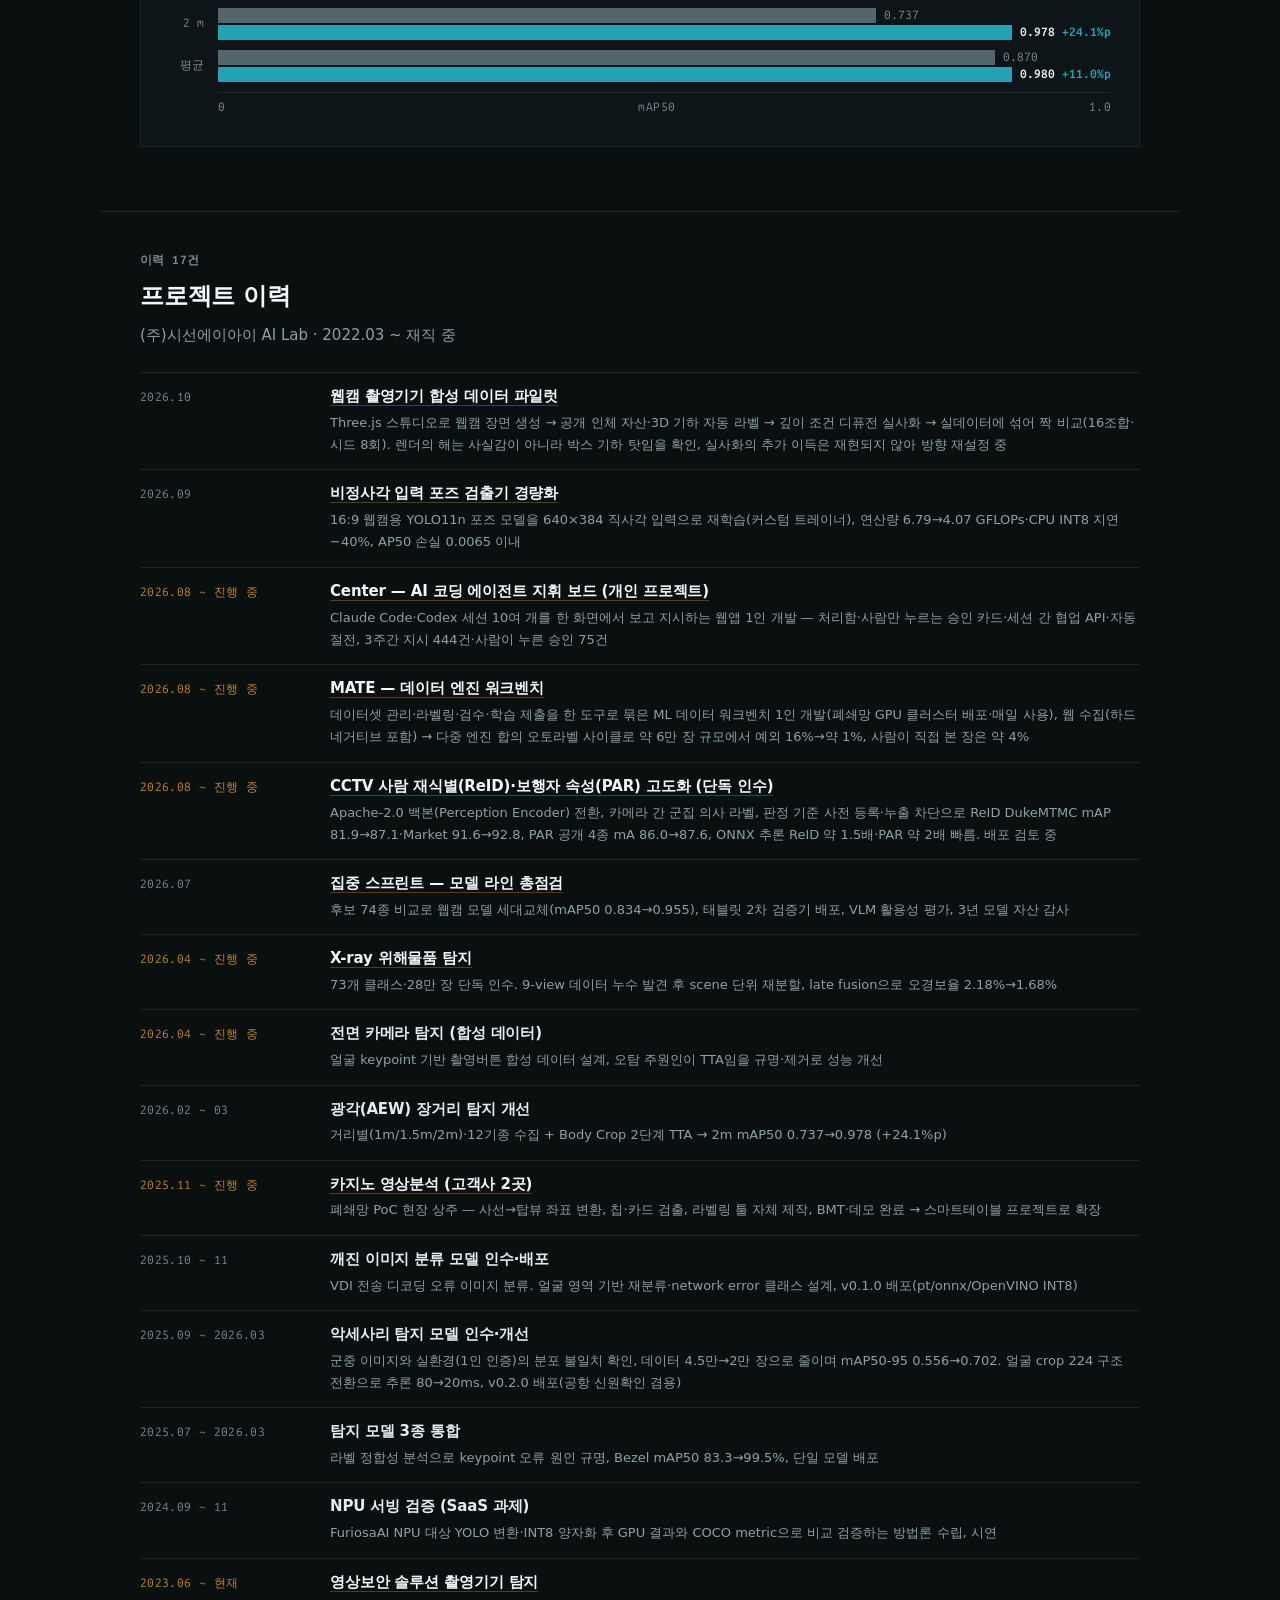
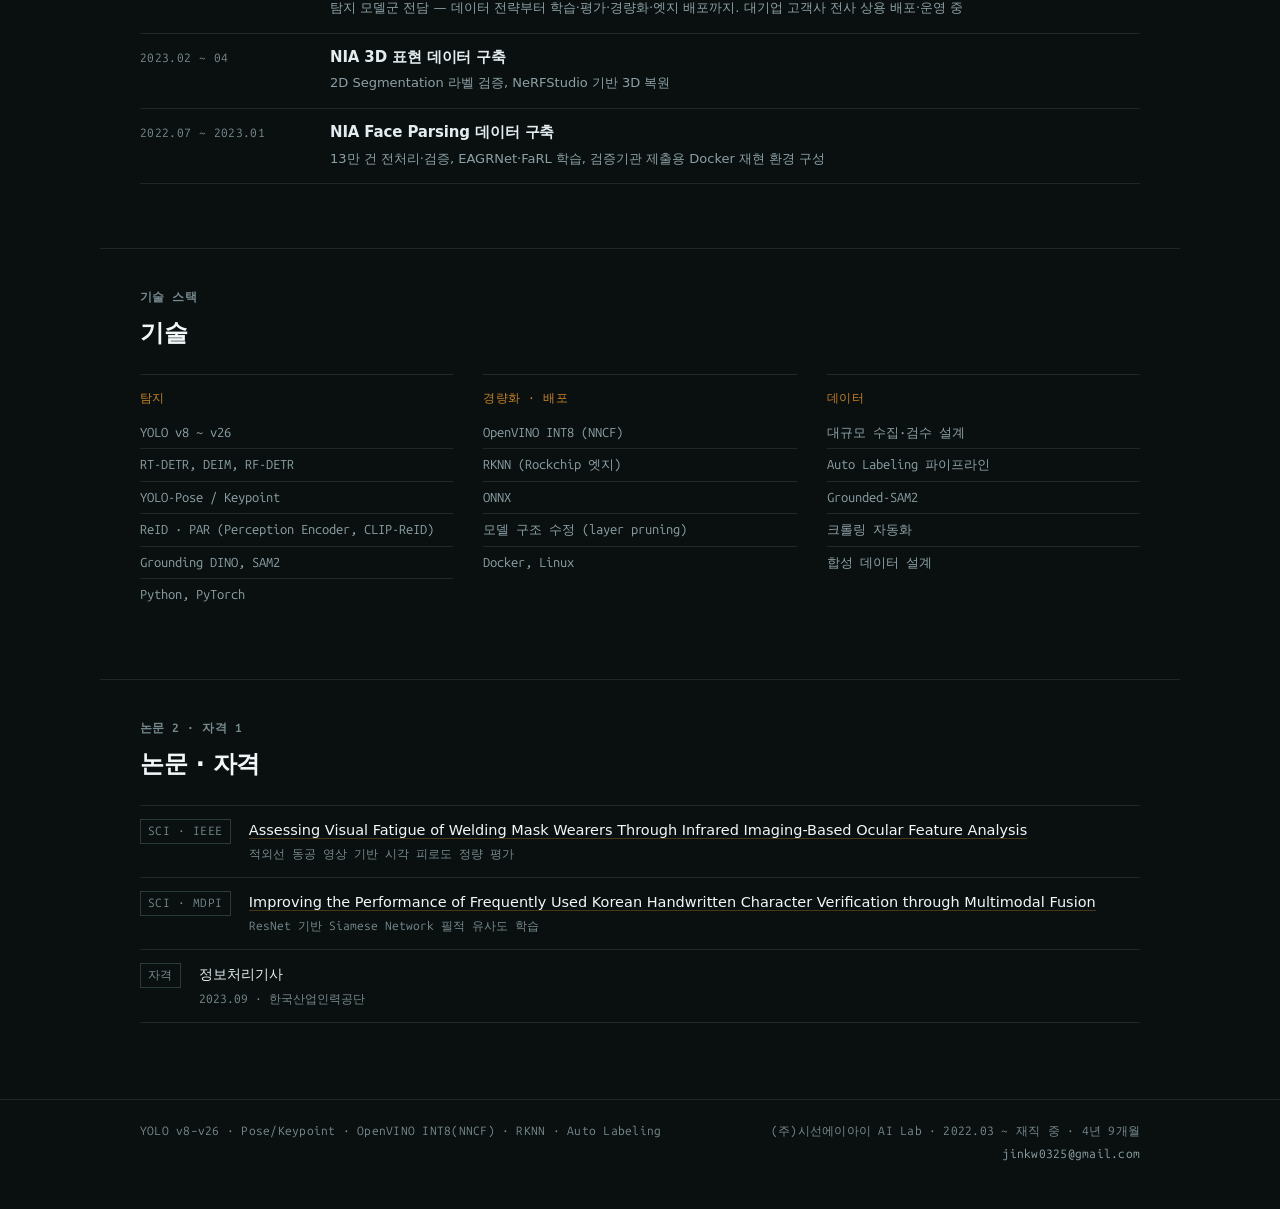
==== commit 7774409e: "PAR·ReID 페이지 추가: CCTV 사람 재식별 · 보행자 속성 고도화(인수 후 단독), 메인 목록 04·이력·기술 스택·모든 페이지 메뉴 - 공개 벤치(Duke mAP 81." ====
--- a/index.html
+++ b/index.html
@@ -92,7 +92,7 @@
 <!-- ================= PROJECTS ================= -->
 <section class="sec wrap" id="projects">
   <div class="sechead">
-    <span class="eyebrow">프로젝트 8건</span>
+    <span class="eyebrow">프로젝트 9건</span>
     <h2>주요 프로젝트</h2>
     <p class="lede">각 프로젝트 페이지에 문제 정의 &rarr; 접근 &rarr; 결과 순의 기록을 정리해 두었습니다.</p>
   </div>
@@ -116,32 +116,38 @@
       <span class="pm">73 class · 약 28만 장</span>
       <span class="ps">진행 중</span>
     </a>
+    <a class="prow" href="/projects/par-reid/">
+      <span class="pn">04</span>
+      <span class="pt">CCTV 사람 재식별 · 보행자 속성 고도화</span>
+      <span class="pm">Duke mAP 81.9 → 87.1 · Market 91.6 → 92.8</span>
+      <span class="ps now">배포 검토 · 2026.08 —</span>
+    </a>
     <a class="prow" href="/projects/casino/">
-      <span class="pn">04</span>
+      <span class="pn">05</span>
       <span class="pt">카지노 영상분석</span>
       <span class="pm">폐쇄망 PoC → 스마트테이블</span>
       <span class="ps">진행 중</span>
     </a>
     <a class="prow" href="/projects/mate/">
-      <span class="pn">05</span>
+      <span class="pn">06</span>
       <span class="pt">MATE — 데이터 엔진 워크벤치</span>
       <span class="pm">예외 16% → 약 1% · 사람 확인 약 4%</span>
       <span class="ps">진행 중</span>
     </a>
     <a class="prow" href="/projects/rect-input/">
-      <span class="pn">06</span>
+      <span class="pn">07</span>
       <span class="pt">비정사각 입력으로 포즈 검출기 경량화</span>
       <span class="pm">CPU 연산 −40% · AP50 −0.0065</span>
       <span class="ps">2026.09</span>
     </a>
     <a class="prow" href="/projects/synth-data/">
-      <span class="pn">07</span>
+      <span class="pn">08</span>
       <span class="pt">웹캠 촬영기기 합성 데이터 — 시뮬레이터에서 실사화까지</span>
       <span class="pm">5일 파일럿 · 16조합 × 8시드</span>
       <span class="ps">2026.10</span>
     </a>
     <a class="prow" href="/projects/center/">
-      <span class="pn">08</span>
+      <span class="pn">09</span>
       <span class="pt">Center — AI 코딩 에이전트 지휘 보드</span>
       <span class="pm">3주 지시 444 · 사람 승인 75</span>
       <span class="ps now">사용 중 · 2026.08 —</span>
@@ -322,7 +328,7 @@
 <!-- ================= HISTORY ================= -->
 <section class="sec wrap" id="history">
   <div class="sechead">
-    <span class="eyebrow">이력 16건</span>
+    <span class="eyebrow">이력 17건</span>
     <h2>프로젝트 이력</h2>
     <p class="lede">(주)시선에이아이 AI Lab · 2022.03 ~ 재직 중</p>
   </div>
@@ -342,6 +348,7 @@
         <li>YOLO v8 ~ v26</li>
         <li>RT-DETR, DEIM, RF-DETR</li>
         <li>YOLO-Pose / Keypoint</li>
+        <li>ReID · PAR (Perception Encoder, CLIP-ReID)</li>
         <li>Grounding DINO, SAM2</li>
         <li>Python, PyTorch</li>
       </ul>
@@ -448,6 +455,7 @@
     { w: "2026.09", now: false, l: "/projects/rect-input/", t: "비정사각 입력 포즈 검출기 경량화", d: "16:9 웹캠용 YOLO11n 포즈 모델을 640×384 직사각 입력으로 재학습(커스텀 트레이너), 연산량 6.79→4.07 GFLOPs·CPU INT8 지연 −40%, AP50 손실 0.0065 이내" },
     { w: "2026.08 ~ 진행 중", now: true, l: "/projects/center/", t: "Center — AI 코딩 에이전트 지휘 보드 (개인 프로젝트)", d: "Claude Code·Codex 세션 10여 개를 한 화면에서 보고 지시하는 웹앱 1인 개발 — 처리함·사람만 누르는 승인 카드·세션 간 협업 API·자동 절전, 3주간 지시 444건·사람이 누른 승인 75건" },
     { w: "2026.08 ~ 진행 중", now: true, l: "/projects/mate/", t: "MATE — 데이터 엔진 워크벤치", d: "데이터셋 관리·라벨링·검수·학습 제출을 한 도구로 묶은 ML 데이터 워크벤치 1인 개발(폐쇄망 GPU 클러스터 배포·매일 사용), 웹 수집(하드 네거티브 포함) → 다중 엔진 합의 오토라벨 사이클로 약 6만 장 규모에서 예외 16%→약 1%, 사람이 직접 본 장은 약 4%" },
+    { w: "2026.08 ~ 진행 중", now: true, l: "/projects/par-reid/", t: "CCTV 사람 재식별(ReID)·보행자 속성(PAR) 고도화 (단독 인수)", d: "Apache-2.0 백본(Perception Encoder) 전환, 카메라 간 군집 의사 라벨, 판정 기준 사전 등록·누출 차단으로 ReID DukeMTMC mAP 81.9→87.1·Market 91.6→92.8, PAR 공개 4종 mA 86.0→87.6, ONNX 추론 ReID 약 1.5배·PAR 약 2배 빠름. 배포 검토 중" },
     { w: "2026.07", now: false, l: "/projects/sprint/", t: "집중 스프린트 — 모델 라인 총점검", d: "후보 74종 비교로 웹캠 모델 세대교체(mAP50 0.834→0.955), 태블릿 2차 검증기 배포, VLM 활용성 평가, 3년 모델 자산 감사" },
     { w: "2026.04 ~ 진행 중", now: true, l: "/projects/xray/", t: "X-ray 위해물품 탐지", d: "73개 클래스·28만 장 단독 인수. 9-view 데이터 누수 발견 후 scene 단위 재분할, late fusion으로 오경보율 2.18%→1.68%" },
     { w: "2026.04 ~ 진행 중", now: true, t: "전면 카메라 탐지 (합성 데이터)", d: "얼굴 keypoint 기반 촬영버튼 합성 데이터 설계, 오탐 주원인이 TTA임을 규명·제거로 성능 개선" },
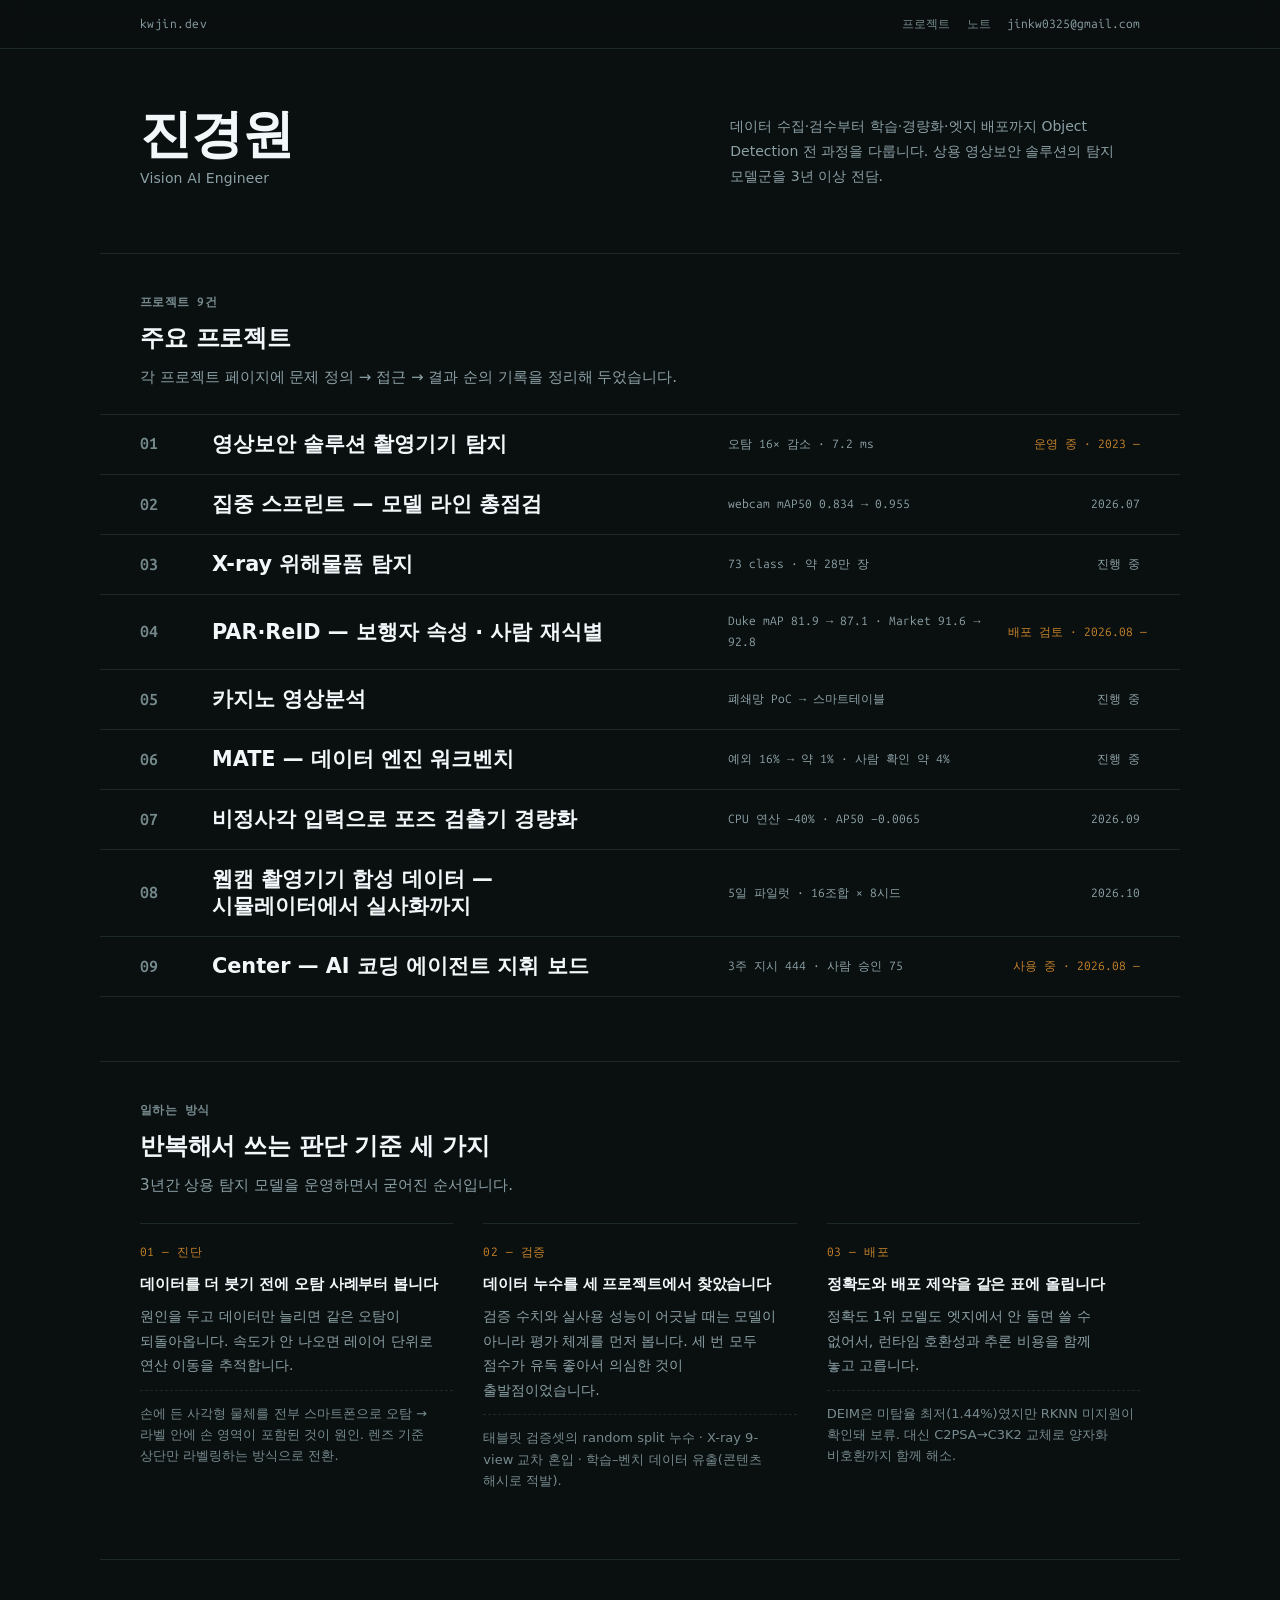
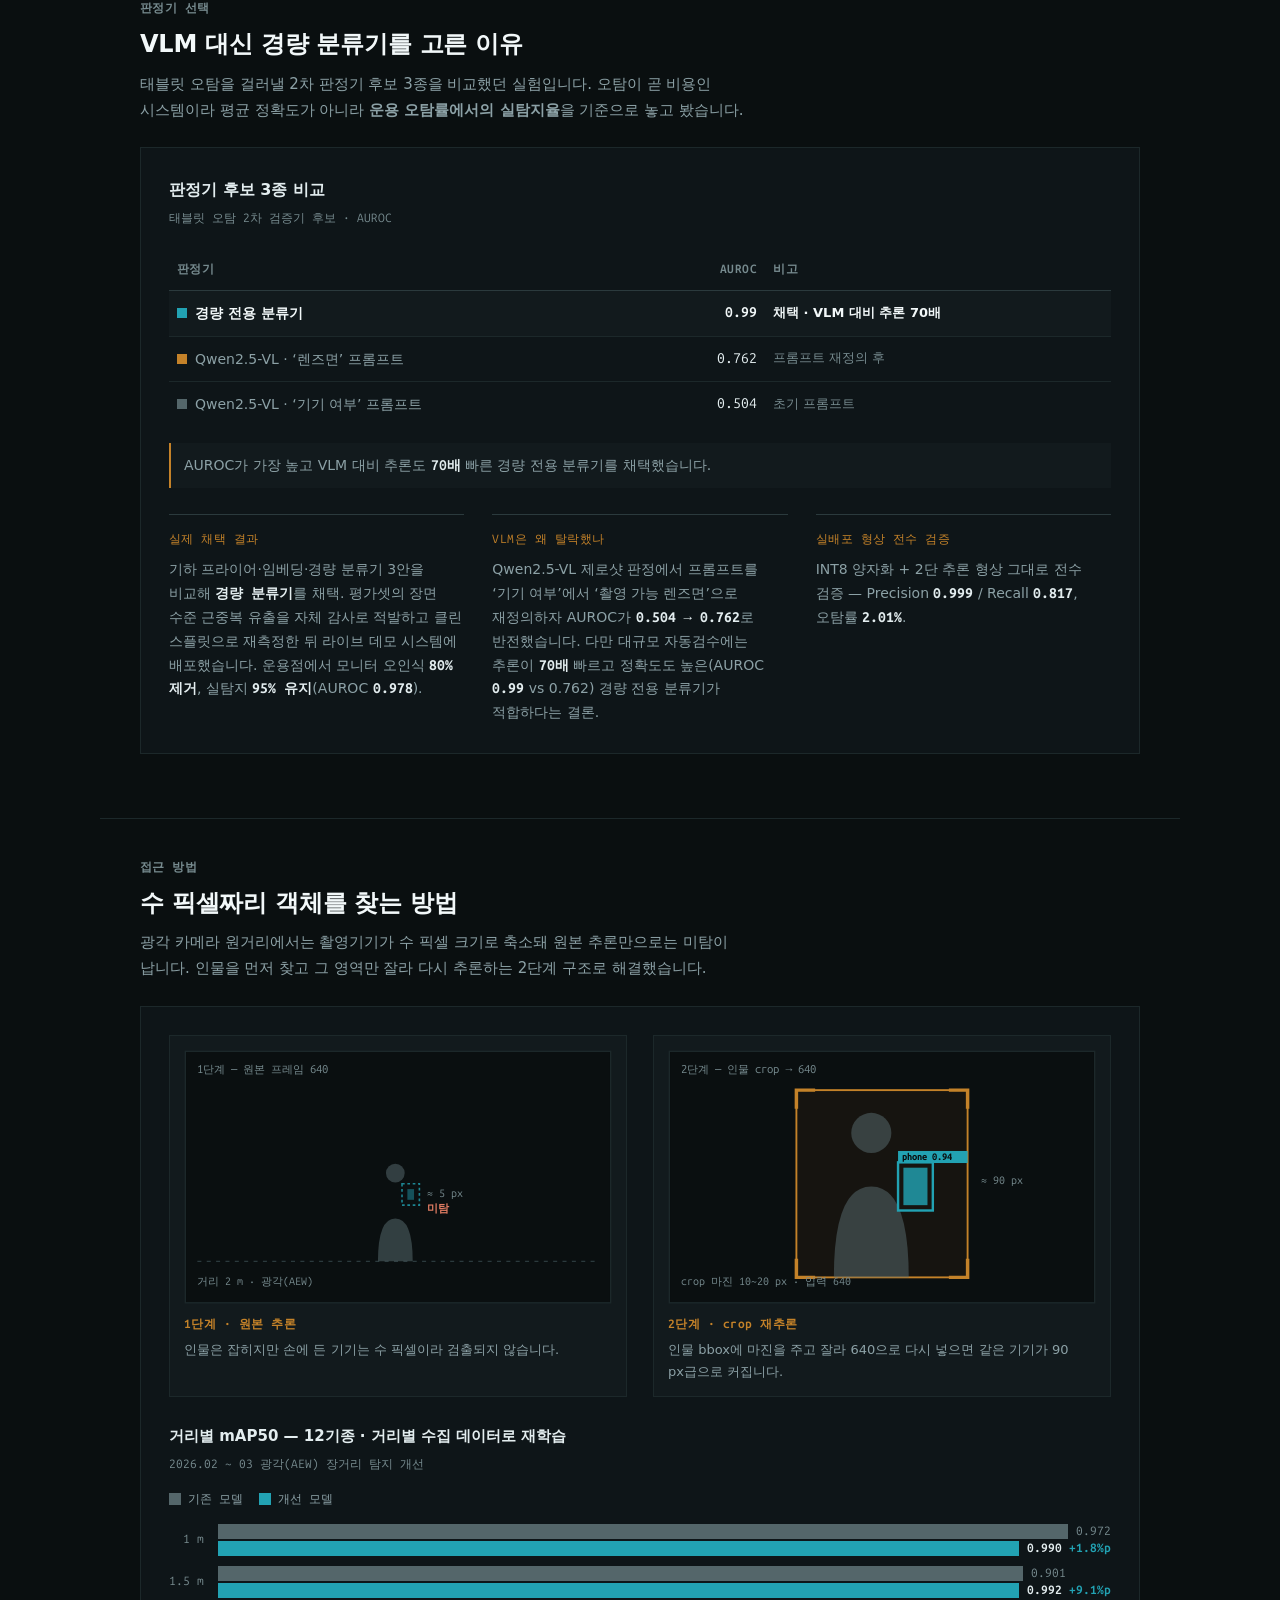
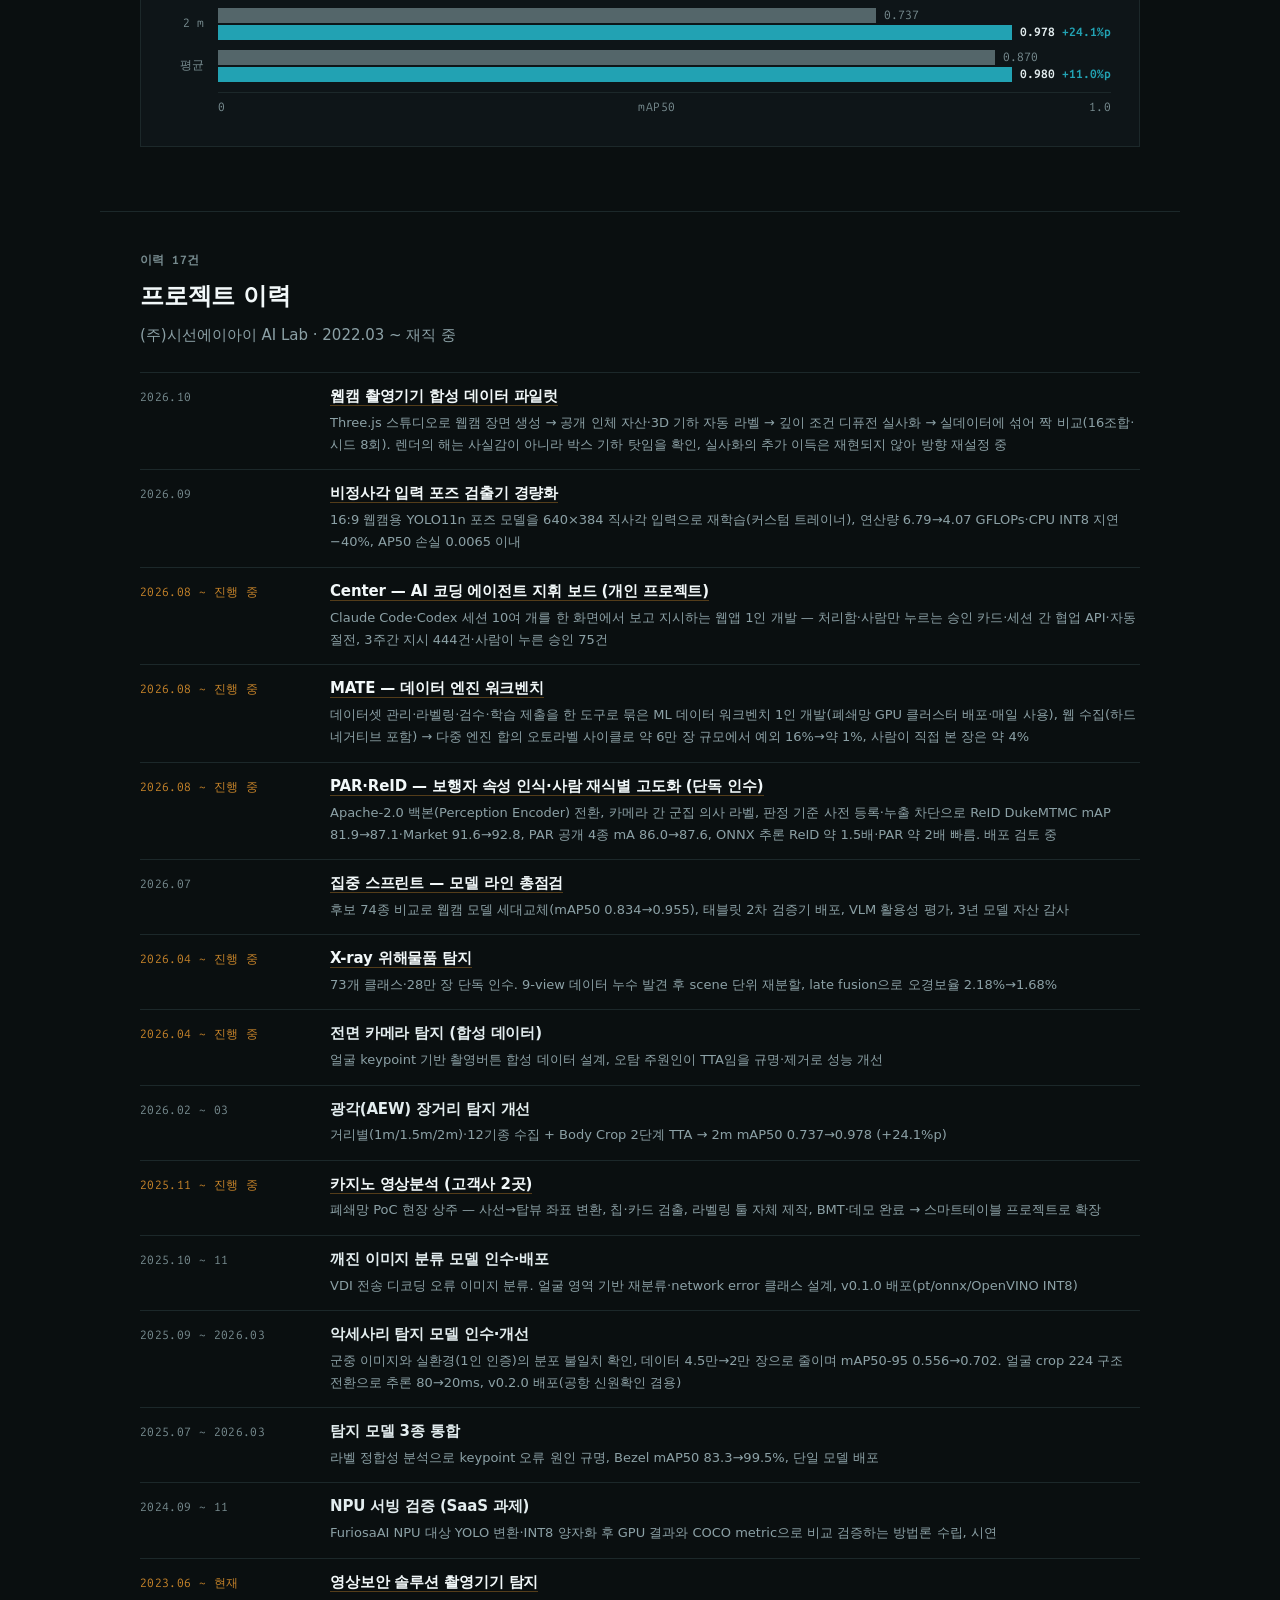
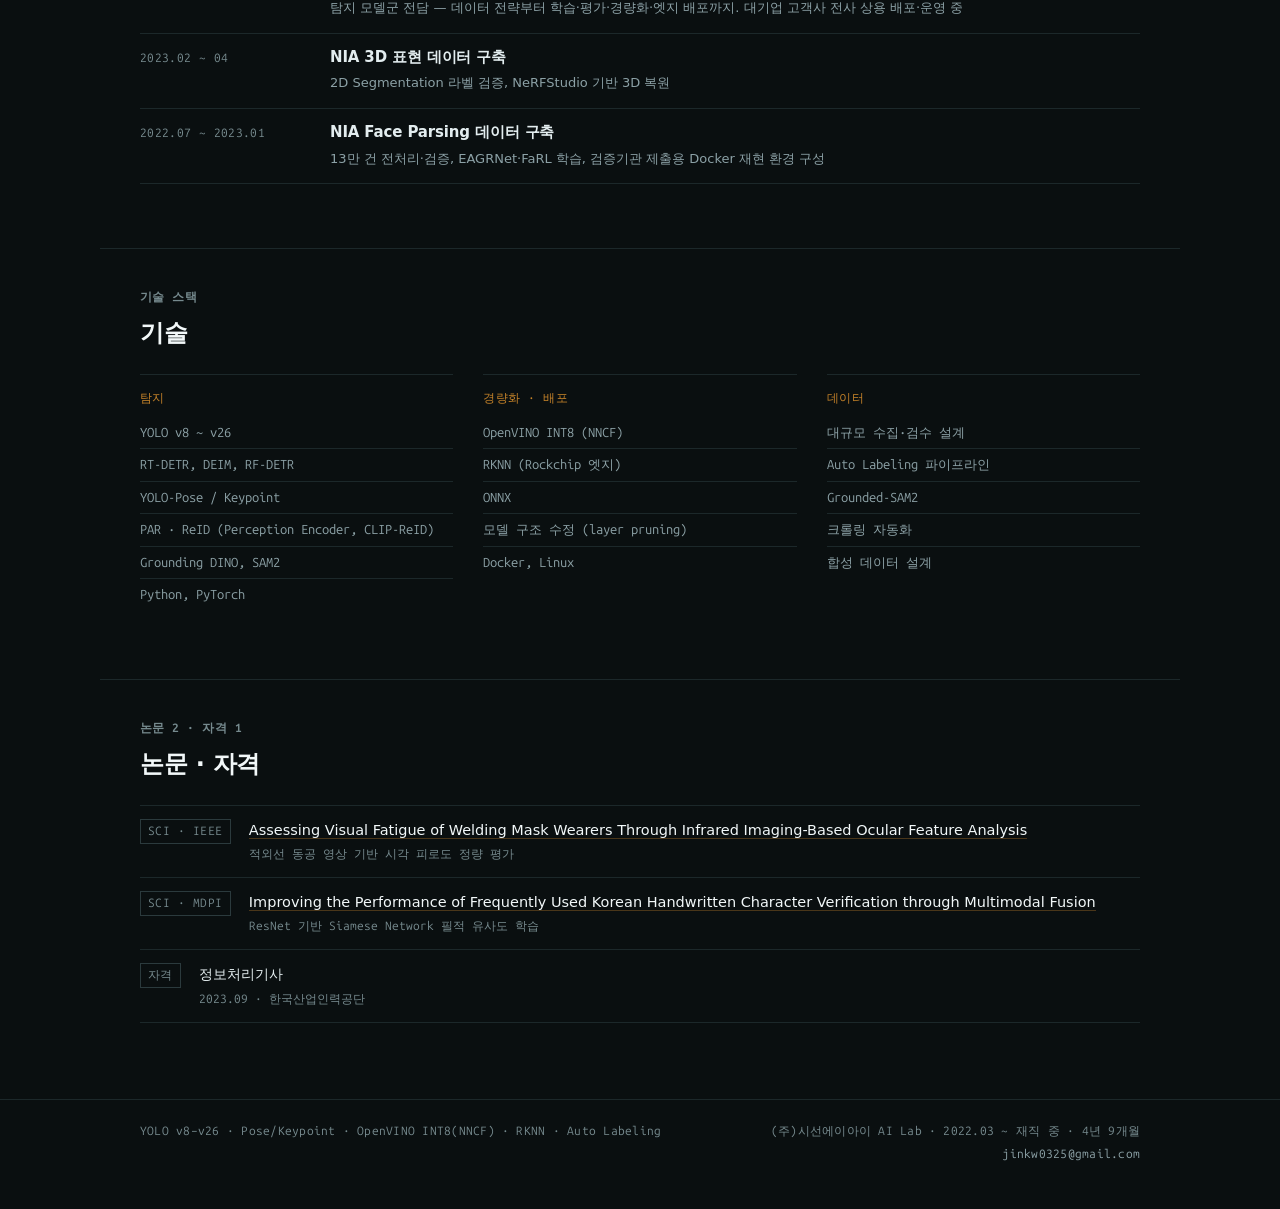
==== commit 7c9ee4ab: "이름을 PAR·ReID 로 통일(제목·메인 목록·이력·기술 스택·모든 페이지 메뉴) Co-Authored-By: Claude Opus 5.5 <noreply@anthropic.co" ====
--- a/index.html
+++ b/index.html
@@ -118,7 +118,7 @@
     </a>
     <a class="prow" href="/projects/par-reid/">
       <span class="pn">04</span>
-      <span class="pt">CCTV 사람 재식별 · 보행자 속성 고도화</span>
+      <span class="pt">PAR·ReID — 보행자 속성 · 사람 재식별</span>
       <span class="pm">Duke mAP 81.9 → 87.1 · Market 91.6 → 92.8</span>
       <span class="ps now">배포 검토 · 2026.08 —</span>
     </a>
@@ -348,7 +348,7 @@
         <li>YOLO v8 ~ v26</li>
         <li>RT-DETR, DEIM, RF-DETR</li>
         <li>YOLO-Pose / Keypoint</li>
-        <li>ReID · PAR (Perception Encoder, CLIP-ReID)</li>
+        <li>PAR · ReID (Perception Encoder, CLIP-ReID)</li>
         <li>Grounding DINO, SAM2</li>
         <li>Python, PyTorch</li>
       </ul>
@@ -455,7 +455,7 @@
     { w: "2026.09", now: false, l: "/projects/rect-input/", t: "비정사각 입력 포즈 검출기 경량화", d: "16:9 웹캠용 YOLO11n 포즈 모델을 640×384 직사각 입력으로 재학습(커스텀 트레이너), 연산량 6.79→4.07 GFLOPs·CPU INT8 지연 −40%, AP50 손실 0.0065 이내" },
     { w: "2026.08 ~ 진행 중", now: true, l: "/projects/center/", t: "Center — AI 코딩 에이전트 지휘 보드 (개인 프로젝트)", d: "Claude Code·Codex 세션 10여 개를 한 화면에서 보고 지시하는 웹앱 1인 개발 — 처리함·사람만 누르는 승인 카드·세션 간 협업 API·자동 절전, 3주간 지시 444건·사람이 누른 승인 75건" },
     { w: "2026.08 ~ 진행 중", now: true, l: "/projects/mate/", t: "MATE — 데이터 엔진 워크벤치", d: "데이터셋 관리·라벨링·검수·학습 제출을 한 도구로 묶은 ML 데이터 워크벤치 1인 개발(폐쇄망 GPU 클러스터 배포·매일 사용), 웹 수집(하드 네거티브 포함) → 다중 엔진 합의 오토라벨 사이클로 약 6만 장 규모에서 예외 16%→약 1%, 사람이 직접 본 장은 약 4%" },
-    { w: "2026.08 ~ 진행 중", now: true, l: "/projects/par-reid/", t: "CCTV 사람 재식별(ReID)·보행자 속성(PAR) 고도화 (단독 인수)", d: "Apache-2.0 백본(Perception Encoder) 전환, 카메라 간 군집 의사 라벨, 판정 기준 사전 등록·누출 차단으로 ReID DukeMTMC mAP 81.9→87.1·Market 91.6→92.8, PAR 공개 4종 mA 86.0→87.6, ONNX 추론 ReID 약 1.5배·PAR 약 2배 빠름. 배포 검토 중" },
+    { w: "2026.08 ~ 진행 중", now: true, l: "/projects/par-reid/", t: "PAR·ReID — 보행자 속성 인식·사람 재식별 고도화 (단독 인수)", d: "Apache-2.0 백본(Perception Encoder) 전환, 카메라 간 군집 의사 라벨, 판정 기준 사전 등록·누출 차단으로 ReID DukeMTMC mAP 81.9→87.1·Market 91.6→92.8, PAR 공개 4종 mA 86.0→87.6, ONNX 추론 ReID 약 1.5배·PAR 약 2배 빠름. 배포 검토 중" },
     { w: "2026.07", now: false, l: "/projects/sprint/", t: "집중 스프린트 — 모델 라인 총점검", d: "후보 74종 비교로 웹캠 모델 세대교체(mAP50 0.834→0.955), 태블릿 2차 검증기 배포, VLM 활용성 평가, 3년 모델 자산 감사" },
     { w: "2026.04 ~ 진행 중", now: true, l: "/projects/xray/", t: "X-ray 위해물품 탐지", d: "73개 클래스·28만 장 단독 인수. 9-view 데이터 누수 발견 후 scene 단위 재분할, late fusion으로 오경보율 2.18%→1.68%" },
     { w: "2026.04 ~ 진행 중", now: true, t: "전면 카메라 탐지 (합성 데이터)", d: "얼굴 keypoint 기반 촬영버튼 합성 데이터 설계, 오탐 주원인이 TTA임을 규명·제거로 성능 개선" },
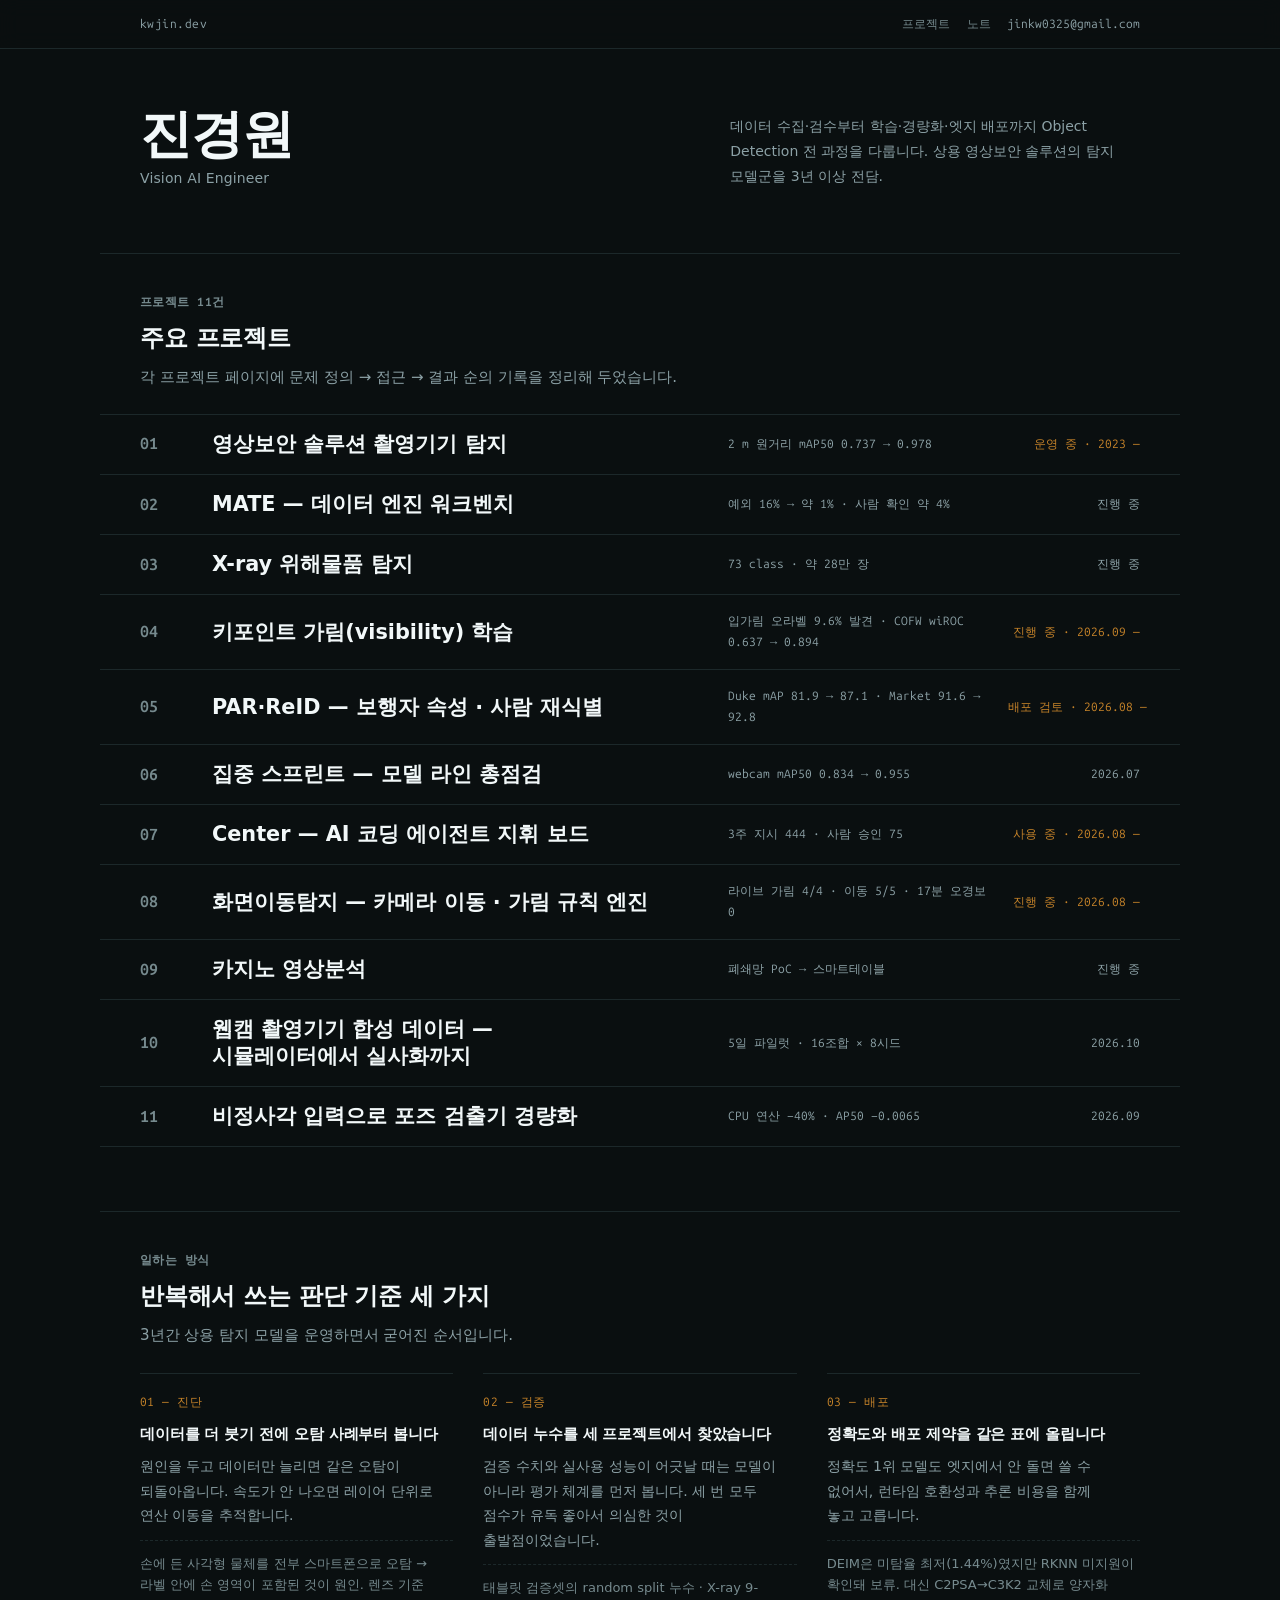
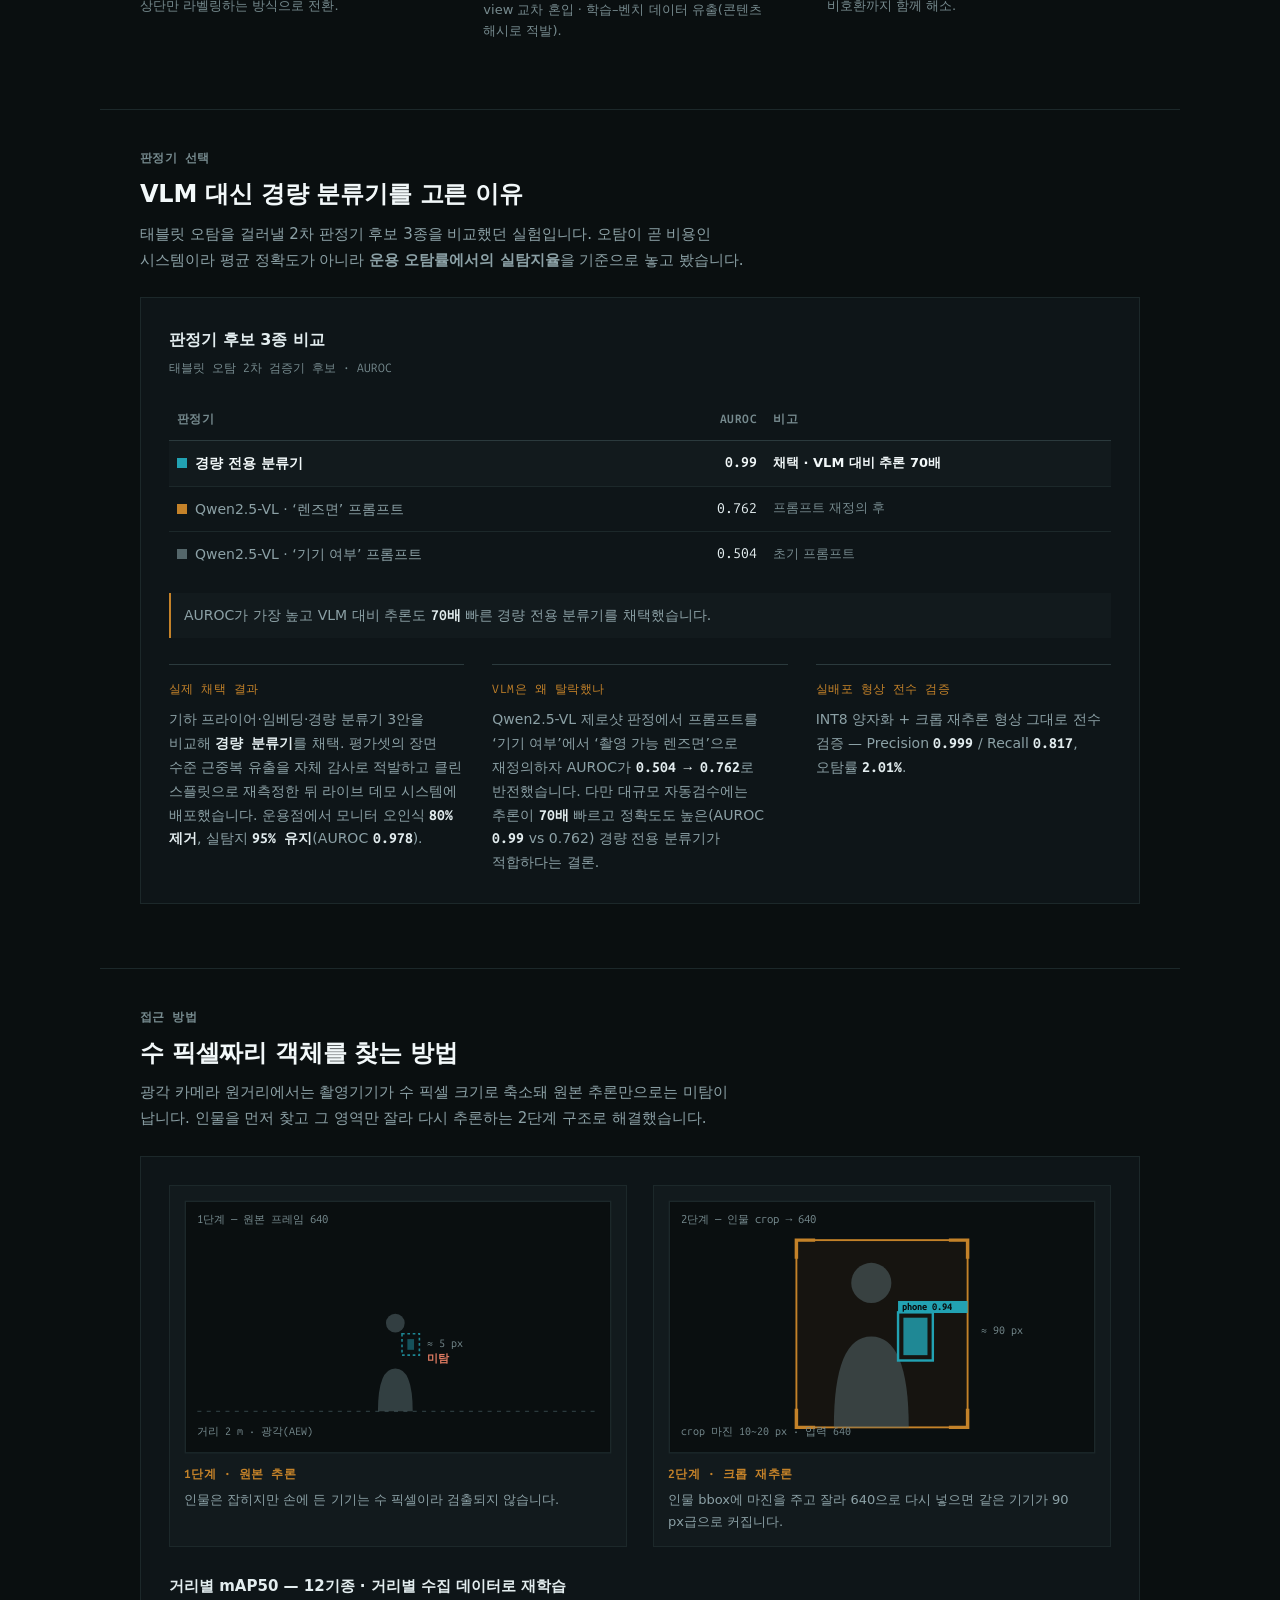
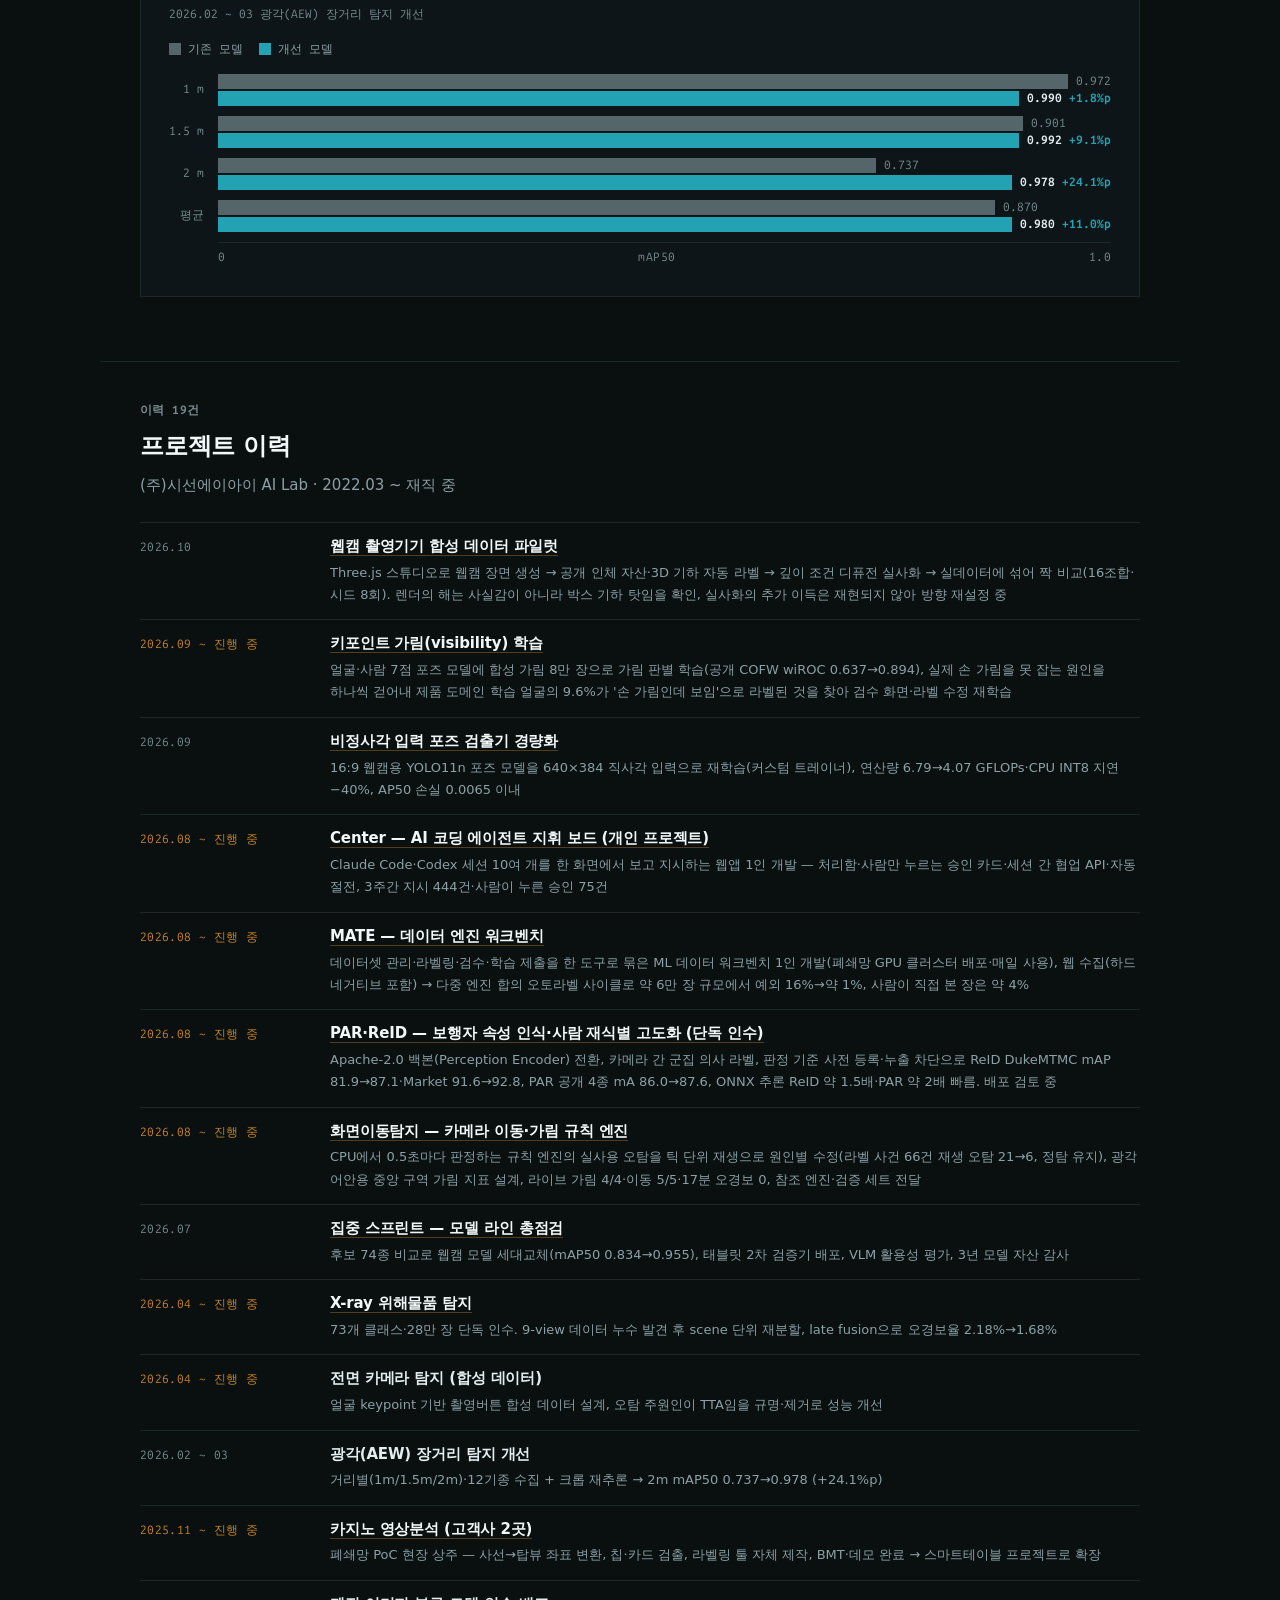
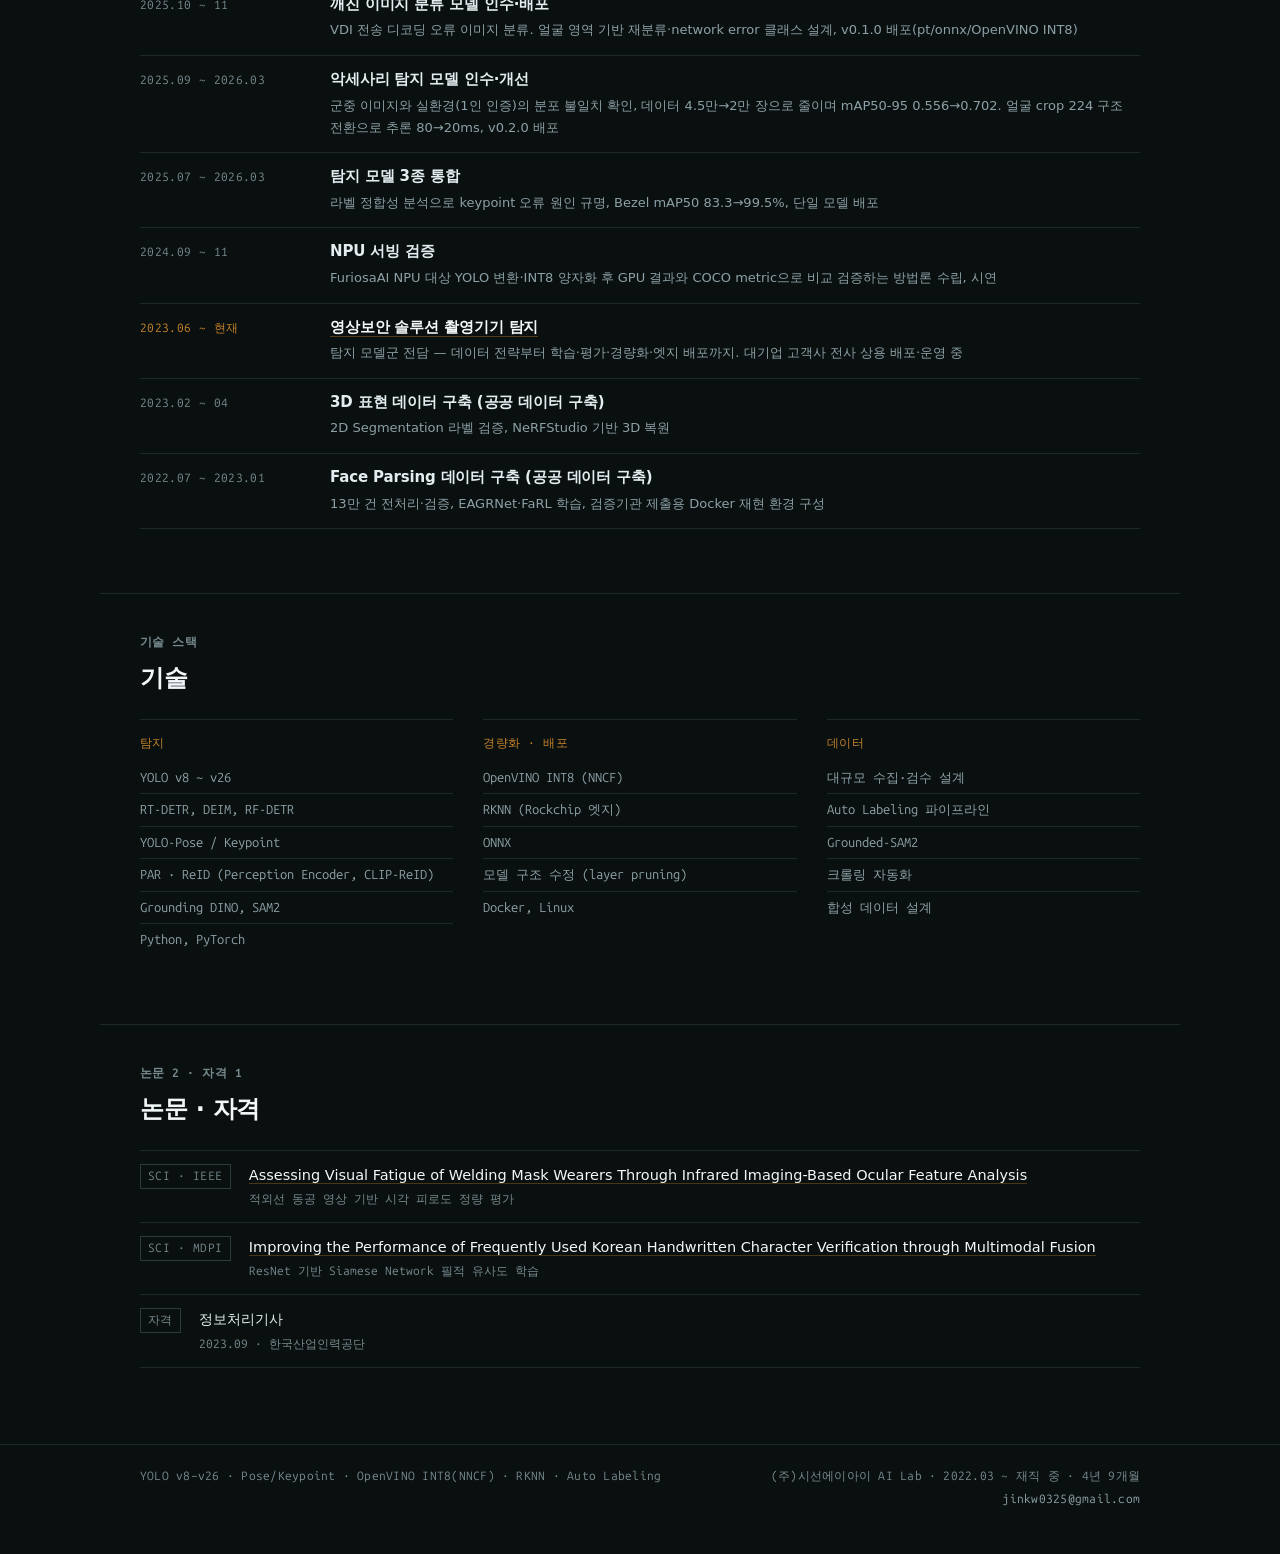
==== commit 9d016940: "새판과 통일: 키포인트 가림 학습·화면이동탐지 페이지 추가, 11건 순서 통일, 기법 이름 '크롭 재추론'·공개 범위 표현 맞춤 - 새판 초안 기반, 사내 데이터 규모·로그 양·장" ====
--- a/index.html
+++ b/index.html
@@ -92,7 +92,7 @@
 <!-- ================= PROJECTS ================= -->
 <section class="sec wrap" id="projects">
   <div class="sechead">
-    <span class="eyebrow">프로젝트 9건</span>
+    <span class="eyebrow">프로젝트 11건</span>
     <h2>주요 프로젝트</h2>
     <p class="lede">각 프로젝트 페이지에 문제 정의 &rarr; 접근 &rarr; 결과 순의 기록을 정리해 두었습니다.</p>
   </div>
@@ -101,14 +101,14 @@
     <a class="prow" href="/projects/device-detection/">
       <span class="pn">01</span>
       <span class="pt">영상보안 솔루션 촬영기기 탐지</span>
-      <span class="pm">오탐 16× 감소 · 7.2 ms</span>
+      <span class="pm">2 m 원거리 mAP50 0.737 → 0.978</span>
       <span class="ps now">운영 중 · 2023 —</span>
     </a>
-    <a class="prow" href="/projects/sprint/">
+    <a class="prow" href="/projects/mate/">
       <span class="pn">02</span>
-      <span class="pt">집중 스프린트 — 모델 라인 총점검</span>
-      <span class="pm">webcam mAP50 0.834 → 0.955</span>
-      <span class="ps">2026.07</span>
+      <span class="pt">MATE — 데이터 엔진 워크벤치</span>
+      <span class="pm">예외 16% → 약 1% · 사람 확인 약 4%</span>
+      <span class="ps">진행 중</span>
     </a>
     <a class="prow" href="/projects/xray/">
       <span class="pn">03</span>
@@ -116,41 +116,53 @@
       <span class="pm">73 class · 약 28만 장</span>
       <span class="ps">진행 중</span>
     </a>
+    <a class="prow" href="/projects/visibility/">
+      <span class="pn">04</span>
+      <span class="pt">키포인트 가림(visibility) 학습</span>
+      <span class="pm">입가림 오라벨 9.6% 발견 · COFW wiROC 0.637 → 0.894</span>
+      <span class="ps now">진행 중 · 2026.09 —</span>
+    </a>
     <a class="prow" href="/projects/par-reid/">
-      <span class="pn">04</span>
+      <span class="pn">05</span>
       <span class="pt">PAR·ReID — 보행자 속성 · 사람 재식별</span>
       <span class="pm">Duke mAP 81.9 → 87.1 · Market 91.6 → 92.8</span>
       <span class="ps now">배포 검토 · 2026.08 —</span>
     </a>
+    <a class="prow" href="/projects/sprint/">
+      <span class="pn">06</span>
+      <span class="pt">집중 스프린트 — 모델 라인 총점검</span>
+      <span class="pm">webcam mAP50 0.834 → 0.955</span>
+      <span class="ps">2026.07</span>
+    </a>
+    <a class="prow" href="/projects/center/">
+      <span class="pn">07</span>
+      <span class="pt">Center — AI 코딩 에이전트 지휘 보드</span>
+      <span class="pm">3주 지시 444 · 사람 승인 75</span>
+      <span class="ps now">사용 중 · 2026.08 —</span>
+    </a>
+    <a class="prow" href="/projects/tamper/">
+      <span class="pn">08</span>
+      <span class="pt">화면이동탐지 — 카메라 이동 · 가림 규칙 엔진</span>
+      <span class="pm">라이브 가림 4/4 · 이동 5/5 · 17분 오경보 0</span>
+      <span class="ps now">진행 중 · 2026.08 —</span>
+    </a>
     <a class="prow" href="/projects/casino/">
-      <span class="pn">05</span>
+      <span class="pn">09</span>
       <span class="pt">카지노 영상분석</span>
       <span class="pm">폐쇄망 PoC → 스마트테이블</span>
       <span class="ps">진행 중</span>
     </a>
-    <a class="prow" href="/projects/mate/">
-      <span class="pn">06</span>
-      <span class="pt">MATE — 데이터 엔진 워크벤치</span>
-      <span class="pm">예외 16% → 약 1% · 사람 확인 약 4%</span>
-      <span class="ps">진행 중</span>
+    <a class="prow" href="/projects/synth-data/">
+      <span class="pn">10</span>
+      <span class="pt">웹캠 촬영기기 합성 데이터 — 시뮬레이터에서 실사화까지</span>
+      <span class="pm">5일 파일럿 · 16조합 × 8시드</span>
+      <span class="ps">2026.10</span>
     </a>
     <a class="prow" href="/projects/rect-input/">
-      <span class="pn">07</span>
+      <span class="pn">11</span>
       <span class="pt">비정사각 입력으로 포즈 검출기 경량화</span>
       <span class="pm">CPU 연산 −40% · AP50 −0.0065</span>
       <span class="ps">2026.09</span>
-    </a>
-    <a class="prow" href="/projects/synth-data/">
-      <span class="pn">08</span>
-      <span class="pt">웹캠 촬영기기 합성 데이터 — 시뮬레이터에서 실사화까지</span>
-      <span class="pm">5일 파일럿 · 16조합 × 8시드</span>
-      <span class="ps">2026.10</span>
-    </a>
-    <a class="prow" href="/projects/center/">
-      <span class="pn">09</span>
-      <span class="pt">Center — AI 코딩 에이전트 지휘 보드</span>
-      <span class="pm">3주 지시 444 · 사람 승인 75</span>
-      <span class="ps now">사용 중 · 2026.08 —</span>
     </a>
   </div>
 </section>
@@ -247,7 +259,7 @@
       <div class="factcard">
         <div class="t">실배포 형상 전수 검증</div>
         <p class="b">
-          INT8 양자화 + 2단 추론 형상 그대로 전수 검증 — Precision <b>0.999</b> / Recall <b>0.817</b>,
+          INT8 양자화 + 크롭 재추론 형상 그대로 전수 검증 — Precision <b>0.999</b> / Recall <b>0.817</b>,
           오탐률 <b>2.01%</b>.
         </p>
       </div>
@@ -309,7 +321,7 @@
           <text x="234" y="100" font-family="var(--font-mono)" font-size="8" fill="var(--ink-3)">≈ 90 px</text>
           <text x="10" y="176" font-family="var(--font-mono)" font-size="8" fill="var(--ink-3)">crop 마진 10~20 px · 입력 640</text>
         </svg>
-        <figcaption class="cap"><b>2단계 · crop 재추론</b>인물 bbox에 마진을 주고 잘라 640으로 다시 넣으면 같은 기기가 90 px급으로 커집니다.</figcaption>
+        <figcaption class="cap"><b>2단계 · 크롭 재추론</b>인물 bbox에 마진을 주고 잘라 640으로 다시 넣으면 같은 기기가 90 px급으로 커집니다.</figcaption>
       </figure>
     </div>
 
@@ -328,7 +340,7 @@
 <!-- ================= HISTORY ================= -->
 <section class="sec wrap" id="history">
   <div class="sechead">
-    <span class="eyebrow">이력 17건</span>
+    <span class="eyebrow">이력 19건</span>
     <h2>프로젝트 이력</h2>
     <p class="lede">(주)시선에이아이 AI Lab · 2022.03 ~ 재직 중</p>
   </div>
@@ -452,22 +464,24 @@
   /* ---------- timeline ---------- */
   var TL = [
     { w: "2026.10", now: false, l: "/projects/synth-data/", t: "웹캠 촬영기기 합성 데이터 파일럿", d: "Three.js 스튜디오로 웹캠 장면 생성 → 공개 인체 자산·3D 기하 자동 라벨 → 깊이 조건 디퓨전 실사화 → 실데이터에 섞어 짝 비교(16조합·시드 8회). 렌더의 해는 사실감이 아니라 박스 기하 탓임을 확인, 실사화의 추가 이득은 재현되지 않아 방향 재설정 중" },
+    { w: "2026.09 ~ 진행 중", now: true, l: "/projects/visibility/", t: "키포인트 가림(visibility) 학습", d: "얼굴·사람 7점 포즈 모델에 합성 가림 8만 장으로 가림 판별 학습(공개 COFW wiROC 0.637→0.894), 실제 손 가림을 못 잡는 원인을 하나씩 걷어내 제품 도메인 학습 얼굴의 9.6%가 '손 가림인데 보임'으로 라벨된 것을 찾아 검수 화면·라벨 수정 재학습" },
     { w: "2026.09", now: false, l: "/projects/rect-input/", t: "비정사각 입력 포즈 검출기 경량화", d: "16:9 웹캠용 YOLO11n 포즈 모델을 640×384 직사각 입력으로 재학습(커스텀 트레이너), 연산량 6.79→4.07 GFLOPs·CPU INT8 지연 −40%, AP50 손실 0.0065 이내" },
     { w: "2026.08 ~ 진행 중", now: true, l: "/projects/center/", t: "Center — AI 코딩 에이전트 지휘 보드 (개인 프로젝트)", d: "Claude Code·Codex 세션 10여 개를 한 화면에서 보고 지시하는 웹앱 1인 개발 — 처리함·사람만 누르는 승인 카드·세션 간 협업 API·자동 절전, 3주간 지시 444건·사람이 누른 승인 75건" },
     { w: "2026.08 ~ 진행 중", now: true, l: "/projects/mate/", t: "MATE — 데이터 엔진 워크벤치", d: "데이터셋 관리·라벨링·검수·학습 제출을 한 도구로 묶은 ML 데이터 워크벤치 1인 개발(폐쇄망 GPU 클러스터 배포·매일 사용), 웹 수집(하드 네거티브 포함) → 다중 엔진 합의 오토라벨 사이클로 약 6만 장 규모에서 예외 16%→약 1%, 사람이 직접 본 장은 약 4%" },
     { w: "2026.08 ~ 진행 중", now: true, l: "/projects/par-reid/", t: "PAR·ReID — 보행자 속성 인식·사람 재식별 고도화 (단독 인수)", d: "Apache-2.0 백본(Perception Encoder) 전환, 카메라 간 군집 의사 라벨, 판정 기준 사전 등록·누출 차단으로 ReID DukeMTMC mAP 81.9→87.1·Market 91.6→92.8, PAR 공개 4종 mA 86.0→87.6, ONNX 추론 ReID 약 1.5배·PAR 약 2배 빠름. 배포 검토 중" },
+    { w: "2026.08 ~ 진행 중", now: true, l: "/projects/tamper/", t: "화면이동탐지 — 카메라 이동·가림 규칙 엔진", d: "CPU에서 0.5초마다 판정하는 규칙 엔진의 실사용 오탐을 틱 단위 재생으로 원인별 수정(라벨 사건 66건 재생 오탐 21→6, 정탐 유지), 광각 어안용 중앙 구역 가림 지표 설계, 라이브 가림 4/4·이동 5/5·17분 오경보 0, 참조 엔진·검증 세트 전달" },
     { w: "2026.07", now: false, l: "/projects/sprint/", t: "집중 스프린트 — 모델 라인 총점검", d: "후보 74종 비교로 웹캠 모델 세대교체(mAP50 0.834→0.955), 태블릿 2차 검증기 배포, VLM 활용성 평가, 3년 모델 자산 감사" },
     { w: "2026.04 ~ 진행 중", now: true, l: "/projects/xray/", t: "X-ray 위해물품 탐지", d: "73개 클래스·28만 장 단독 인수. 9-view 데이터 누수 발견 후 scene 단위 재분할, late fusion으로 오경보율 2.18%→1.68%" },
     { w: "2026.04 ~ 진행 중", now: true, t: "전면 카메라 탐지 (합성 데이터)", d: "얼굴 keypoint 기반 촬영버튼 합성 데이터 설계, 오탐 주원인이 TTA임을 규명·제거로 성능 개선" },
-    { w: "2026.02 ~ 03", now: false, t: "광각(AEW) 장거리 탐지 개선", d: "거리별(1m/1.5m/2m)·12기종 수집 + Body Crop 2단계 TTA → 2m mAP50 0.737→0.978 (+24.1%p)" },
+    { w: "2026.02 ~ 03", now: false, t: "광각(AEW) 장거리 탐지 개선", d: "거리별(1m/1.5m/2m)·12기종 수집 + 크롭 재추론 → 2m mAP50 0.737→0.978 (+24.1%p)" },
     { w: "2025.11 ~ 진행 중", now: true, l: "/projects/casino/", t: "카지노 영상분석 (고객사 2곳)", d: "폐쇄망 PoC 현장 상주 — 사선→탑뷰 좌표 변환, 칩·카드 검출, 라벨링 툴 자체 제작, BMT·데모 완료 → 스마트테이블 프로젝트로 확장" },
     { w: "2025.10 ~ 11", now: false, t: "깨진 이미지 분류 모델 인수·배포", d: "VDI 전송 디코딩 오류 이미지 분류. 얼굴 영역 기반 재분류·network error 클래스 설계, v0.1.0 배포(pt/onnx/OpenVINO INT8)" },
-    { w: "2025.09 ~ 2026.03", now: false, t: "악세사리 탐지 모델 인수·개선", d: "군중 이미지와 실환경(1인 인증)의 분포 불일치 확인, 데이터 4.5만→2만 장으로 줄이며 mAP50-95 0.556→0.702. 얼굴 crop 224 구조 전환으로 추론 80→20ms, v0.2.0 배포(공항 신원확인 겸용)" },
+    { w: "2025.09 ~ 2026.03", now: false, t: "악세사리 탐지 모델 인수·개선", d: "군중 이미지와 실환경(1인 인증)의 분포 불일치 확인, 데이터 4.5만→2만 장으로 줄이며 mAP50-95 0.556→0.702. 얼굴 crop 224 구조 전환으로 추론 80→20ms, v0.2.0 배포" },
     { w: "2025.07 ~ 2026.03", now: false, t: "탐지 모델 3종 통합", d: "라벨 정합성 분석으로 keypoint 오류 원인 규명, Bezel mAP50 83.3→99.5%, 단일 모델 배포" },
-    { w: "2024.09 ~ 11", now: false, t: "NPU 서빙 검증 (SaaS 과제)", d: "FuriosaAI NPU 대상 YOLO 변환·INT8 양자화 후 GPU 결과와 COCO metric으로 비교 검증하는 방법론 수립, 시연" },
+    { w: "2024.09 ~ 11", now: false, t: "NPU 서빙 검증", d: "FuriosaAI NPU 대상 YOLO 변환·INT8 양자화 후 GPU 결과와 COCO metric으로 비교 검증하는 방법론 수립, 시연" },
     { w: "2023.06 ~ 현재", now: true, l: "/projects/device-detection/", t: "영상보안 솔루션 촬영기기 탐지", d: "탐지 모델군 전담 — 데이터 전략부터 학습·평가·경량화·엣지 배포까지. 대기업 고객사 전사 상용 배포·운영 중" },
-    { w: "2023.02 ~ 04", now: false, t: "NIA 3D 표현 데이터 구축", d: "2D Segmentation 라벨 검증, NeRFStudio 기반 3D 복원" },
-    { w: "2022.07 ~ 2023.01", now: false, t: "NIA Face Parsing 데이터 구축", d: "13만 건 전처리·검증, EAGRNet·FaRL 학습, 검증기관 제출용 Docker 재현 환경 구성" }
+    { w: "2023.02 ~ 04", now: false, t: "3D 표현 데이터 구축 (공공 데이터 구축)", d: "2D Segmentation 라벨 검증, NeRFStudio 기반 3D 복원" },
+    { w: "2022.07 ~ 2023.01", now: false, t: "Face Parsing 데이터 구축 (공공 데이터 구축)", d: "13만 건 전처리·검증, EAGRNet·FaRL 학습, 검증기관 제출용 Docker 재현 환경 구성" }
   ];
   var tl = document.getElementById("timeline");
   if (tl) {
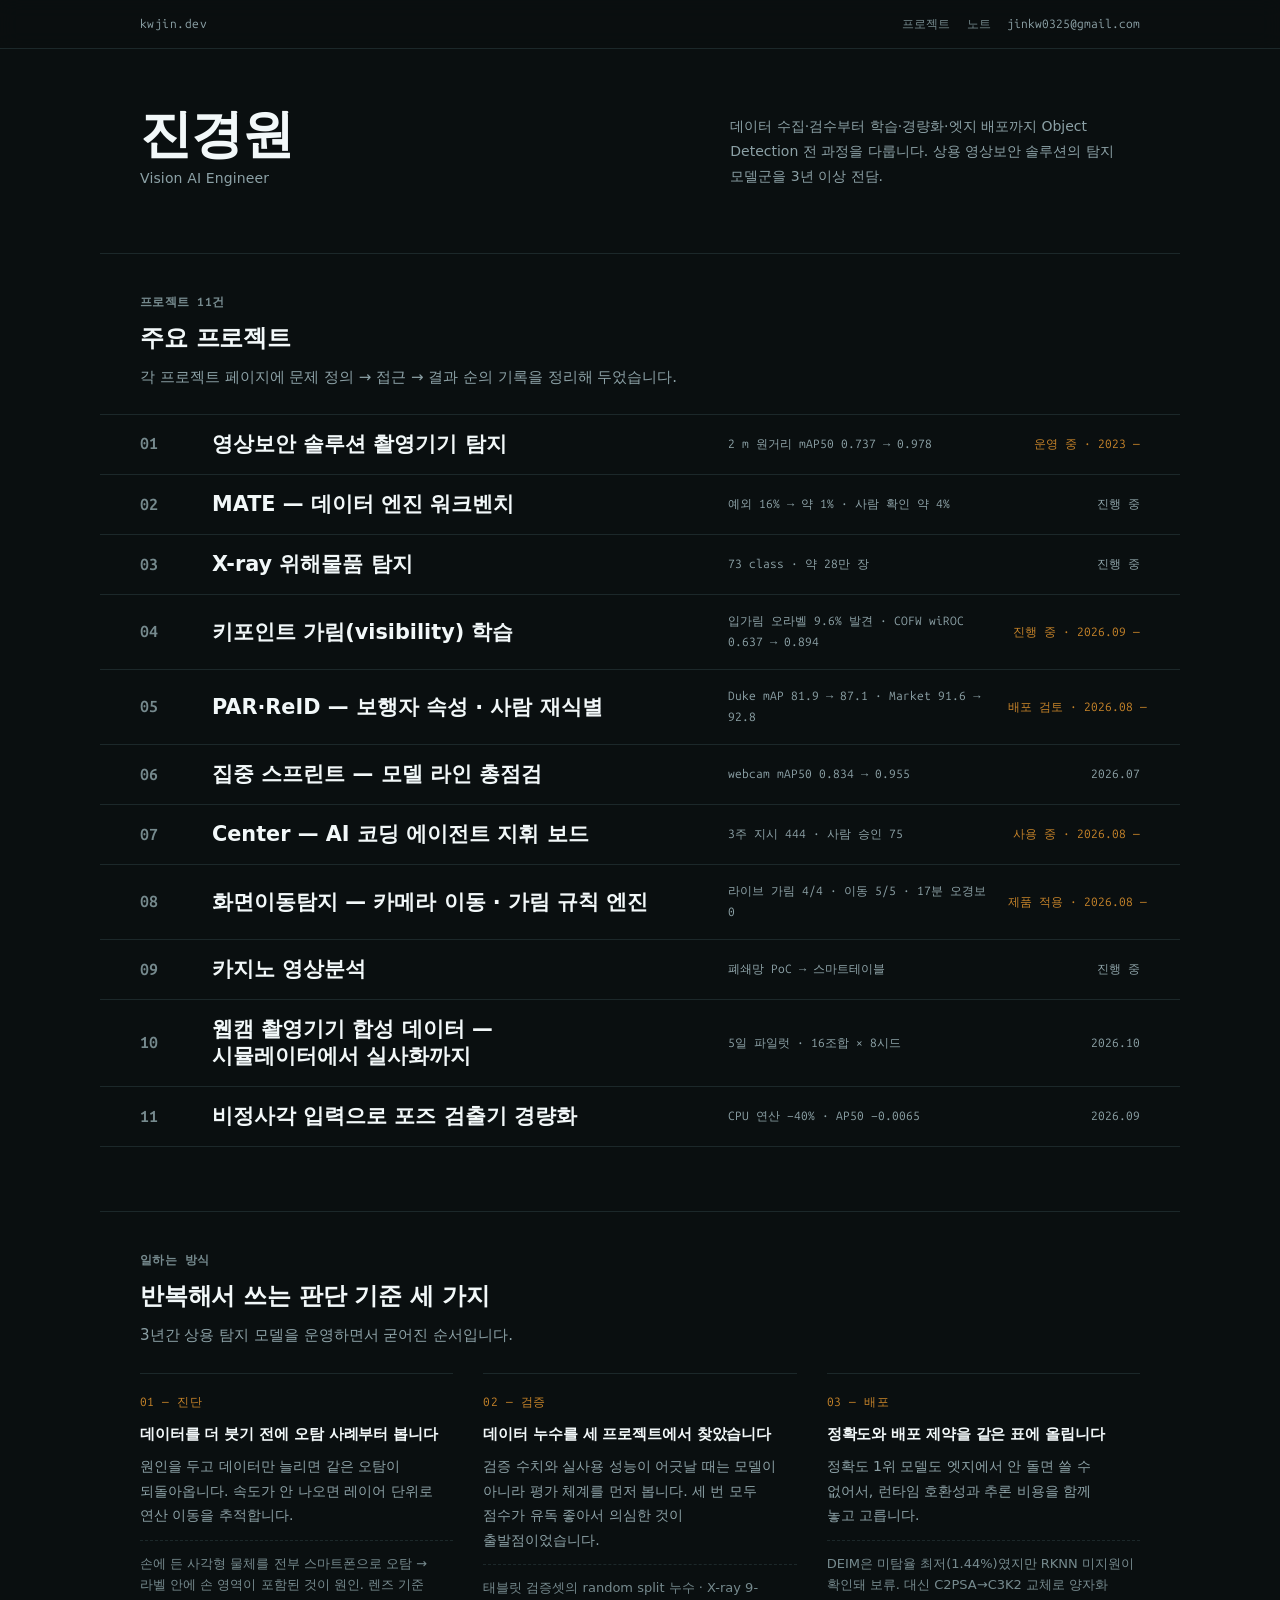
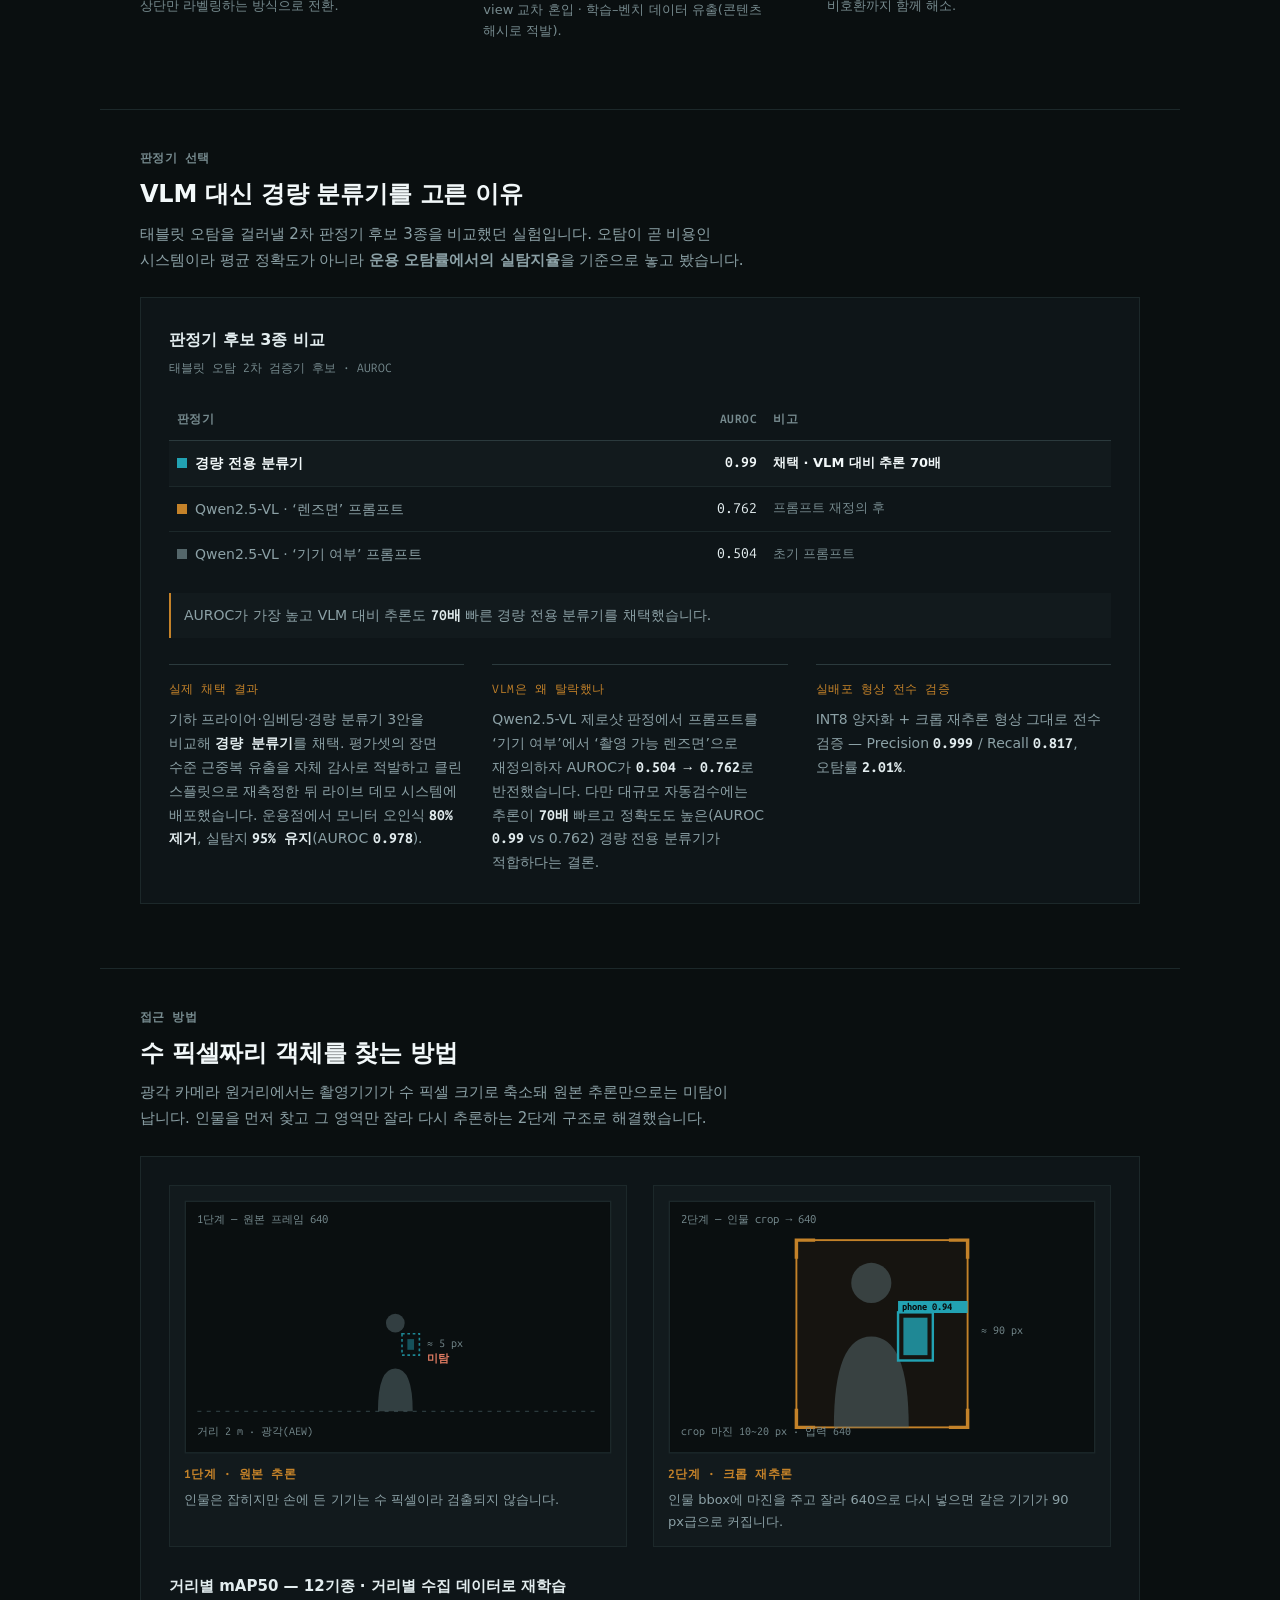
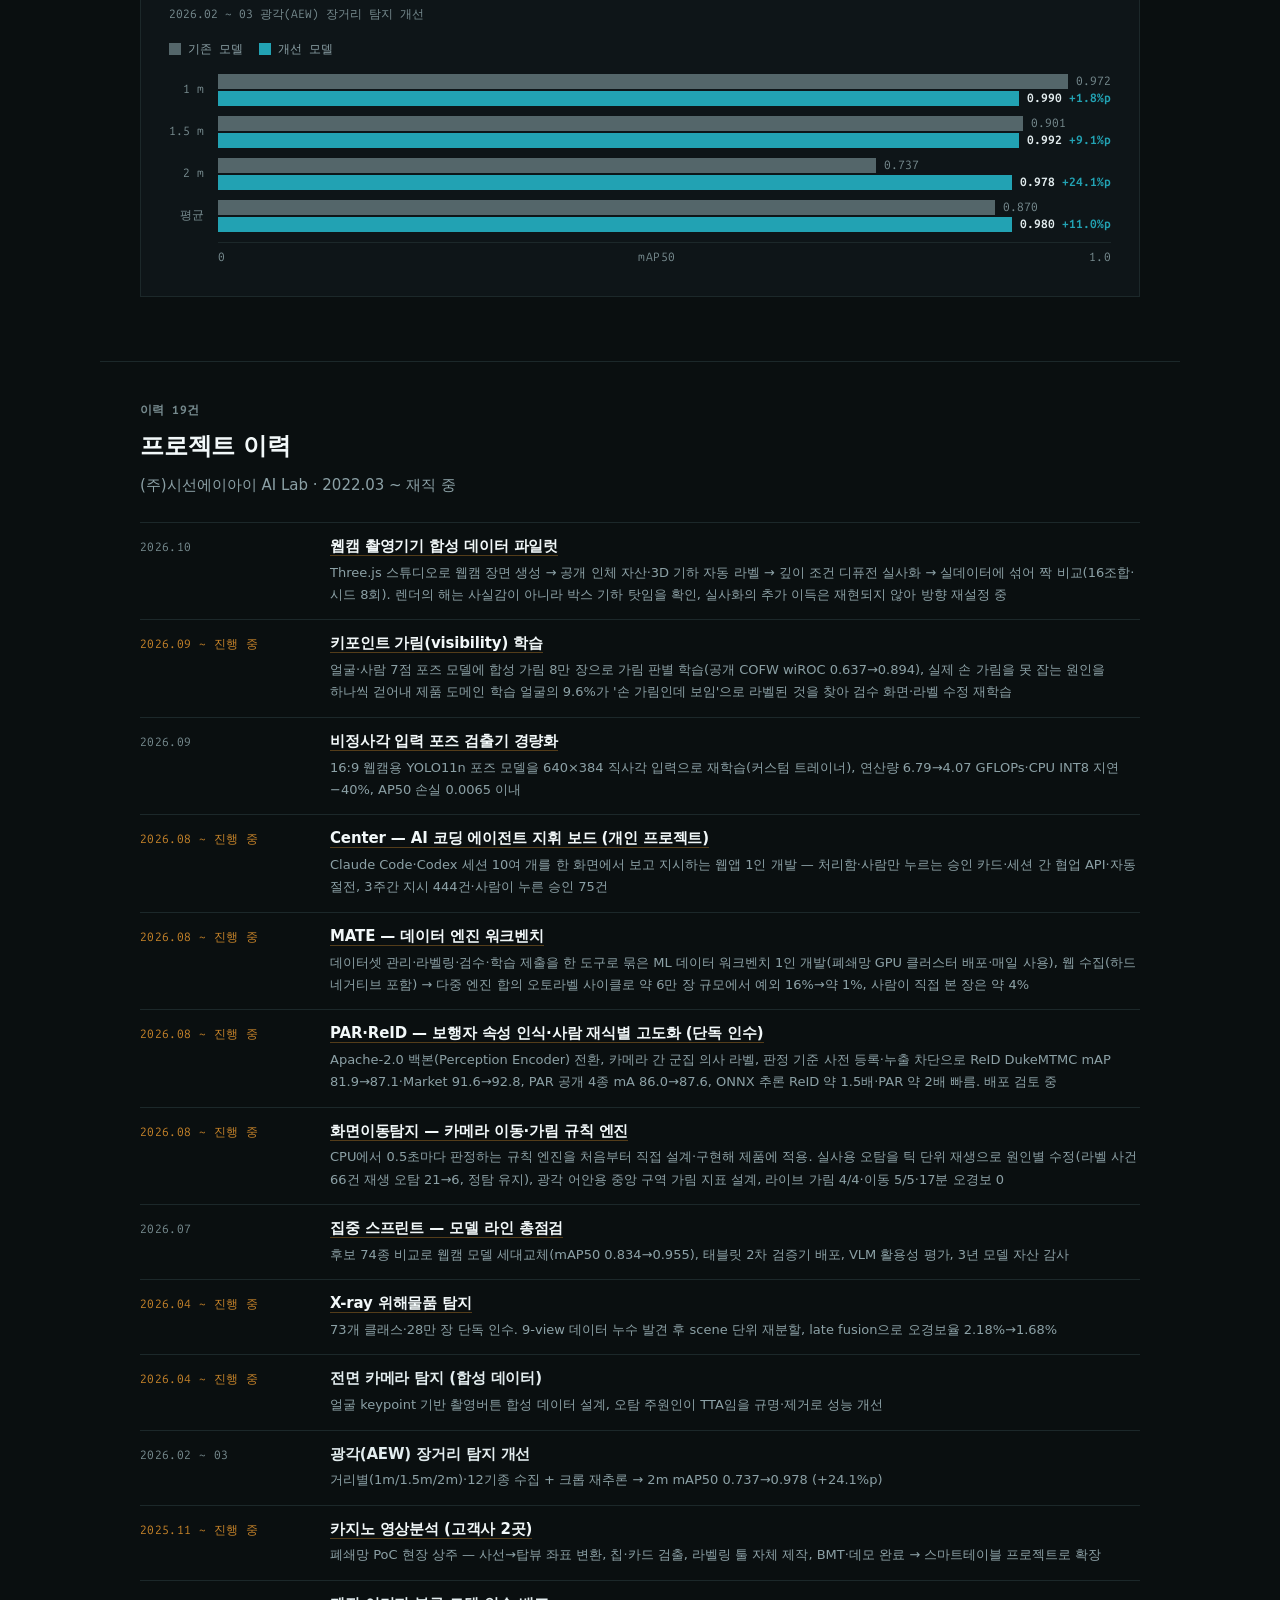
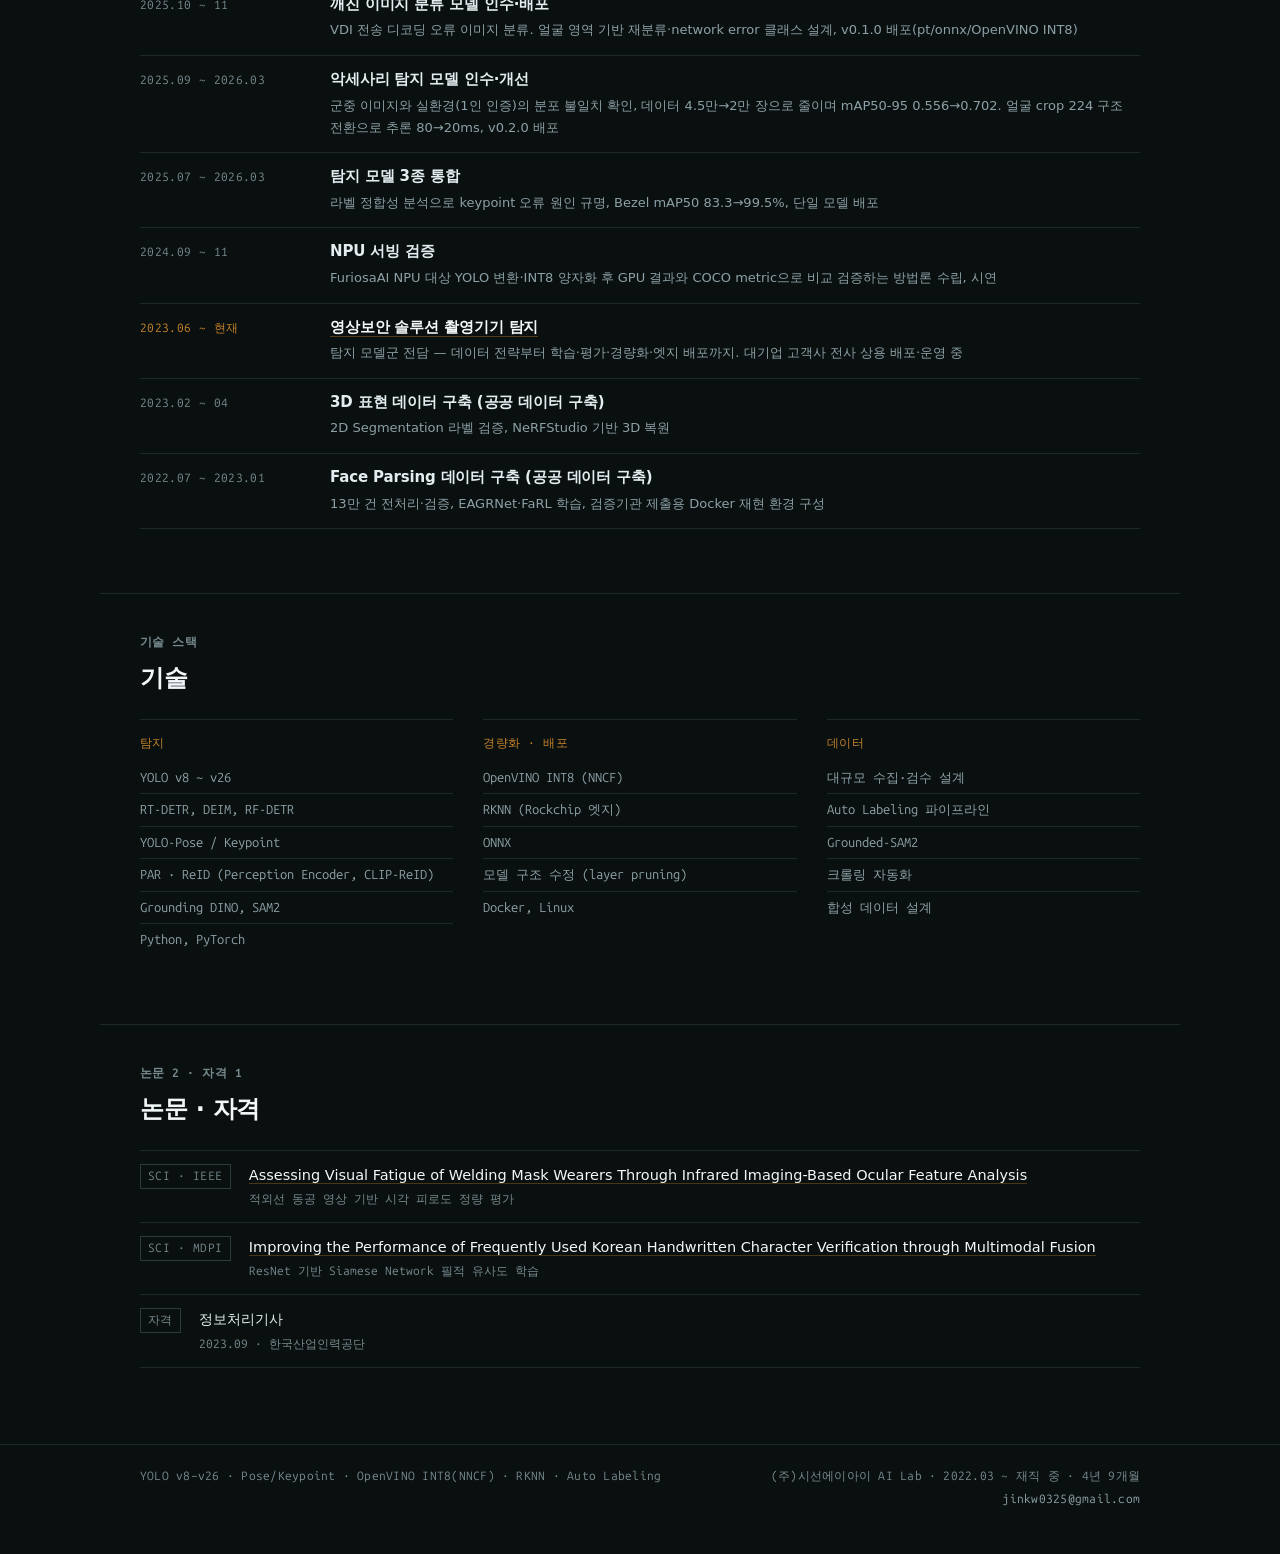
==== commit 8326f7e1: "사용자 확인 반영: 화면이동탐지 직접 설계·구현·제품 적용, 촬영기기 역할의 가림 탐지 = 화면이동탐지 연결, P5 제거는 탐지 모델 채택·포즈 모델 기각 구분, 가림 학습 임계 " ====
--- a/index.html
+++ b/index.html
@@ -144,7 +144,7 @@
       <span class="pn">08</span>
       <span class="pt">화면이동탐지 — 카메라 이동 · 가림 규칙 엔진</span>
       <span class="pm">라이브 가림 4/4 · 이동 5/5 · 17분 오경보 0</span>
-      <span class="ps now">진행 중 · 2026.08 —</span>
+      <span class="ps now">제품 적용 · 2026.08 —</span>
     </a>
     <a class="prow" href="/projects/casino/">
       <span class="pn">09</span>
@@ -469,7 +469,7 @@
     { w: "2026.08 ~ 진행 중", now: true, l: "/projects/center/", t: "Center — AI 코딩 에이전트 지휘 보드 (개인 프로젝트)", d: "Claude Code·Codex 세션 10여 개를 한 화면에서 보고 지시하는 웹앱 1인 개발 — 처리함·사람만 누르는 승인 카드·세션 간 협업 API·자동 절전, 3주간 지시 444건·사람이 누른 승인 75건" },
     { w: "2026.08 ~ 진행 중", now: true, l: "/projects/mate/", t: "MATE — 데이터 엔진 워크벤치", d: "데이터셋 관리·라벨링·검수·학습 제출을 한 도구로 묶은 ML 데이터 워크벤치 1인 개발(폐쇄망 GPU 클러스터 배포·매일 사용), 웹 수집(하드 네거티브 포함) → 다중 엔진 합의 오토라벨 사이클로 약 6만 장 규모에서 예외 16%→약 1%, 사람이 직접 본 장은 약 4%" },
     { w: "2026.08 ~ 진행 중", now: true, l: "/projects/par-reid/", t: "PAR·ReID — 보행자 속성 인식·사람 재식별 고도화 (단독 인수)", d: "Apache-2.0 백본(Perception Encoder) 전환, 카메라 간 군집 의사 라벨, 판정 기준 사전 등록·누출 차단으로 ReID DukeMTMC mAP 81.9→87.1·Market 91.6→92.8, PAR 공개 4종 mA 86.0→87.6, ONNX 추론 ReID 약 1.5배·PAR 약 2배 빠름. 배포 검토 중" },
-    { w: "2026.08 ~ 진행 중", now: true, l: "/projects/tamper/", t: "화면이동탐지 — 카메라 이동·가림 규칙 엔진", d: "CPU에서 0.5초마다 판정하는 규칙 엔진의 실사용 오탐을 틱 단위 재생으로 원인별 수정(라벨 사건 66건 재생 오탐 21→6, 정탐 유지), 광각 어안용 중앙 구역 가림 지표 설계, 라이브 가림 4/4·이동 5/5·17분 오경보 0, 참조 엔진·검증 세트 전달" },
+    { w: "2026.08 ~ 진행 중", now: true, l: "/projects/tamper/", t: "화면이동탐지 — 카메라 이동·가림 규칙 엔진", d: "CPU에서 0.5초마다 판정하는 규칙 엔진을 처음부터 직접 설계·구현해 제품에 적용. 실사용 오탐을 틱 단위 재생으로 원인별 수정(라벨 사건 66건 재생 오탐 21→6, 정탐 유지), 광각 어안용 중앙 구역 가림 지표 설계, 라이브 가림 4/4·이동 5/5·17분 오경보 0" },
     { w: "2026.07", now: false, l: "/projects/sprint/", t: "집중 스프린트 — 모델 라인 총점검", d: "후보 74종 비교로 웹캠 모델 세대교체(mAP50 0.834→0.955), 태블릿 2차 검증기 배포, VLM 활용성 평가, 3년 모델 자산 감사" },
     { w: "2026.04 ~ 진행 중", now: true, l: "/projects/xray/", t: "X-ray 위해물품 탐지", d: "73개 클래스·28만 장 단독 인수. 9-view 데이터 누수 발견 후 scene 단위 재분할, late fusion으로 오경보율 2.18%→1.68%" },
     { w: "2026.04 ~ 진행 중", now: true, t: "전면 카메라 탐지 (합성 데이터)", d: "얼굴 keypoint 기반 촬영버튼 합성 데이터 설계, 오탐 주원인이 TTA임을 규명·제거로 성능 개선" },
